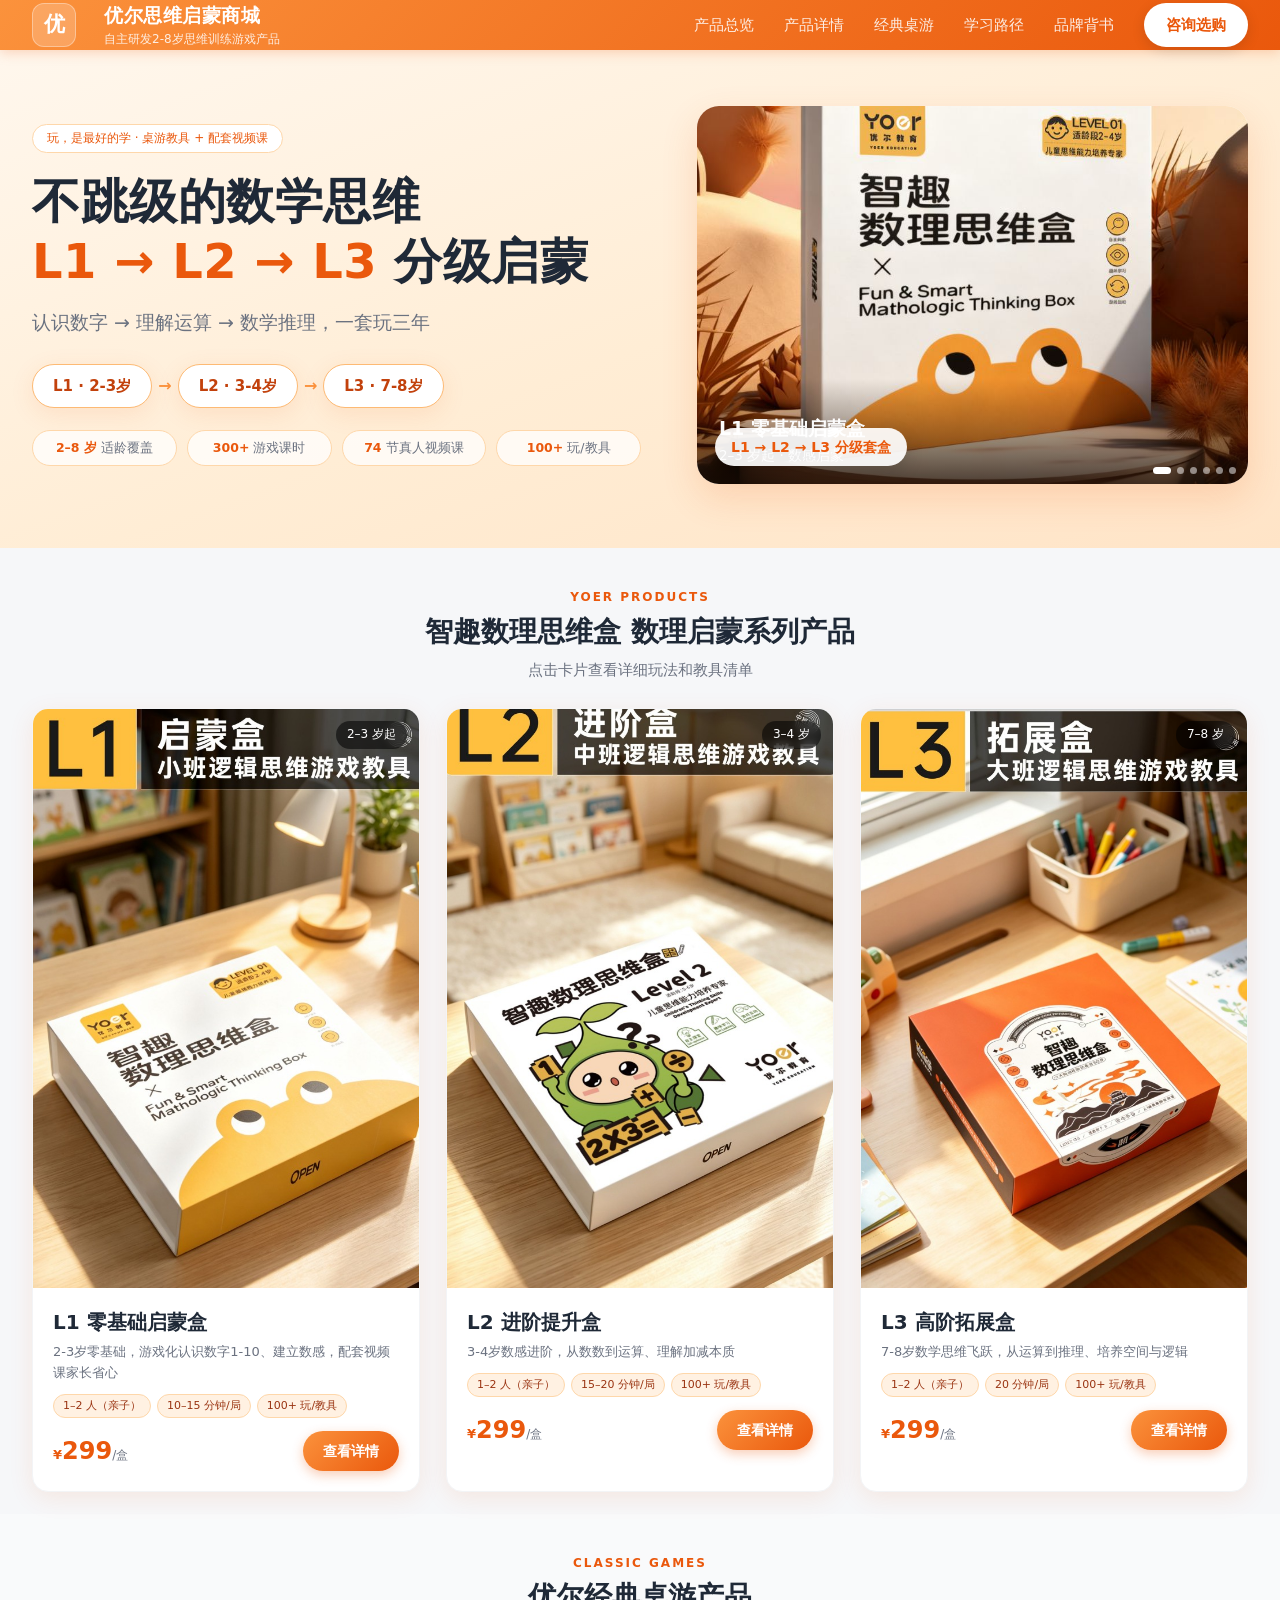
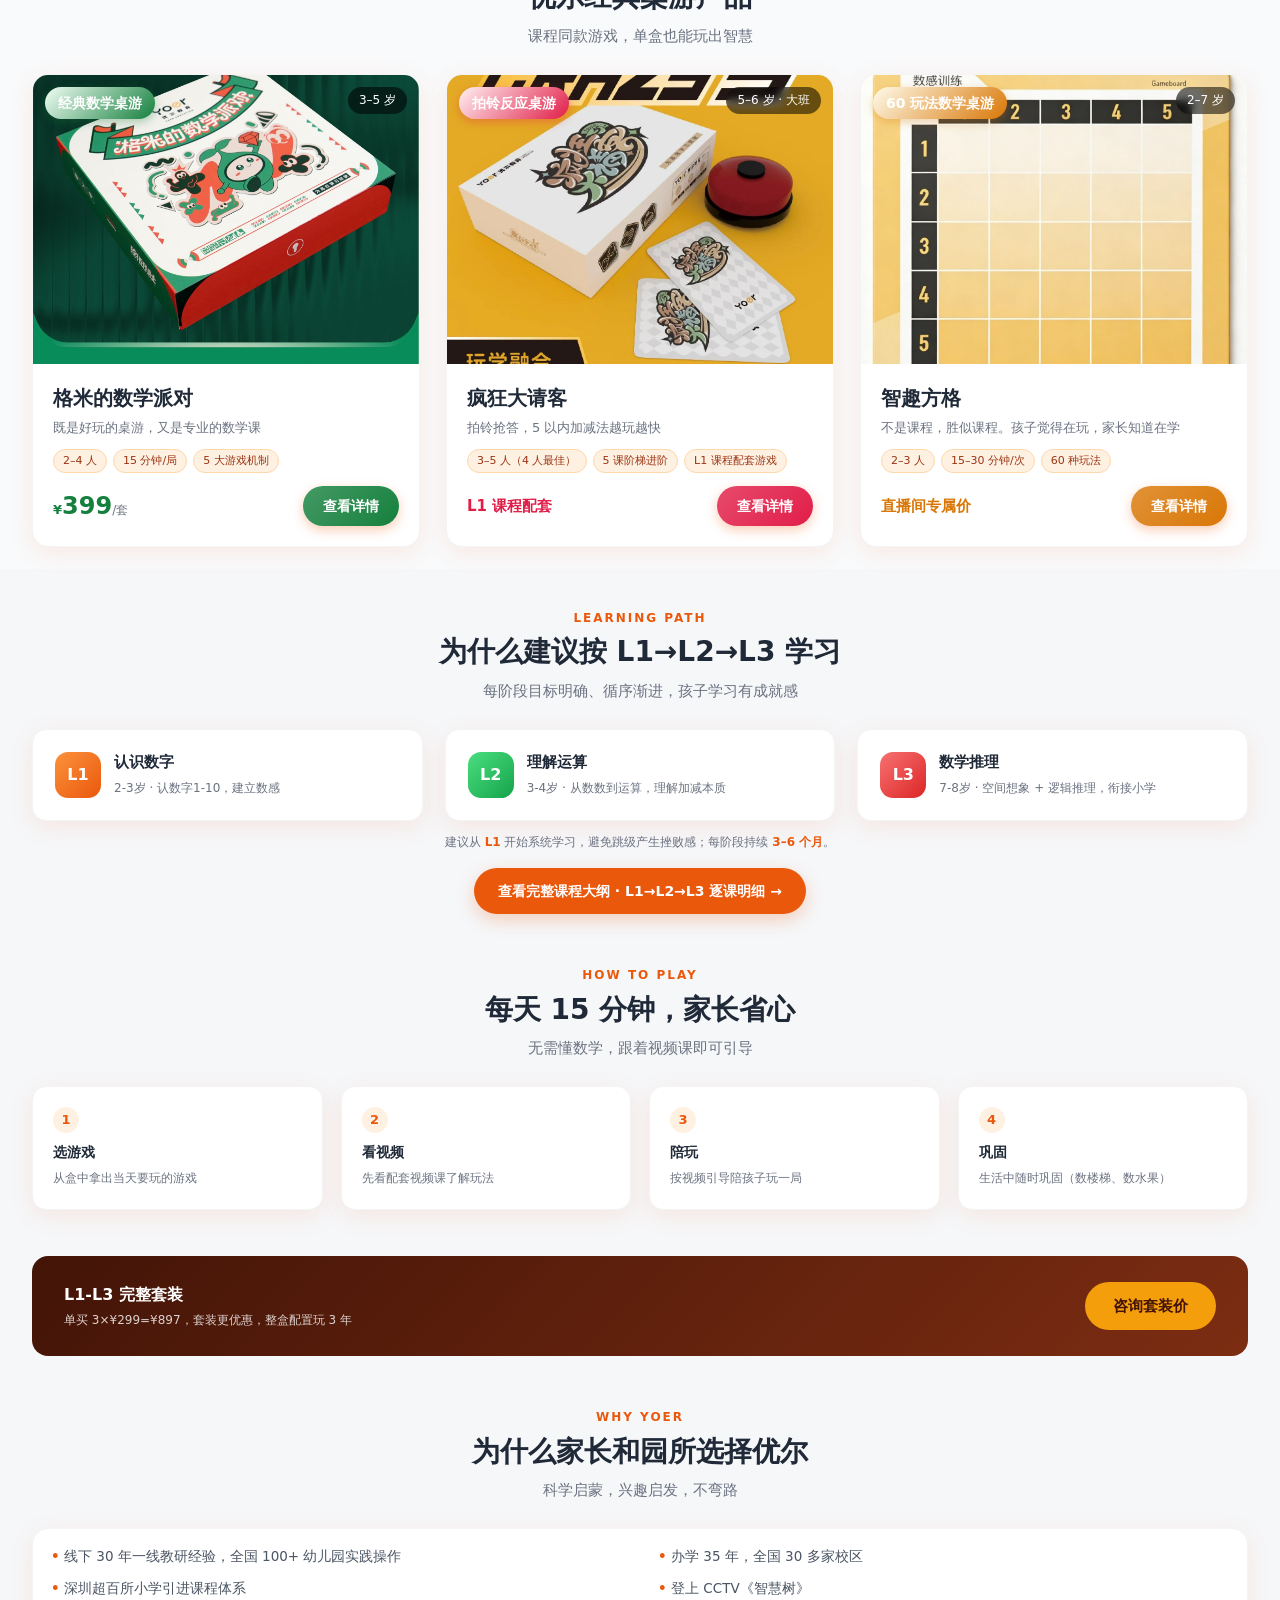
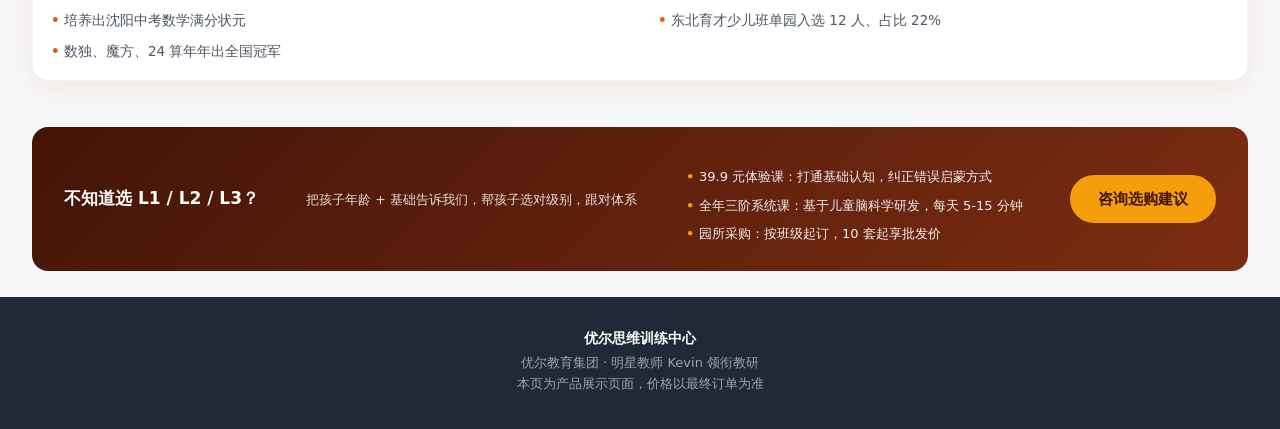
==== index.html @ c3380f7b "fix: Hero 轮播竖版封面顶部对齐，L1/L2/L3 标题栏完整显示；SW v28" ====
<!DOCTYPE html>
<html lang="zh-CN" data-page-node-id="tukzRGiisKbrUfqCveWSi1" data-dm-ref="1" style=""><head data-page-node-id="2vVyacM2Dt06DCe1nP1qdi">
  <meta charset="UTF-8" data-page-node-id="indgZGcdk5TyCKvDFfWSfN">
  <meta name="viewport" content="width=device-width, initial-scale=1, viewport-fit=cover" data-page-node-id="r2H5RwWwETEchdhVF9U9FA">
  <title>优尔数学思维启蒙盒 · L1/L2/L3 官方商城</title>
  <meta name="description" content="优尔 2-8岁 数学思维启蒙套盒：L1 零基础启蒙（2-3岁）→ L2 进阶提升（3-4岁）→ L3 高阶拓展（7-8岁），桌游教具 + 配套视频课，每天15分钟游戏化启蒙。" data-page-node-id="O1vToYPUbOrk111VvnwUVn">
  <link rel="manifest" href="manifest.webmanifest" data-page-node-id="Ai15sMzkzeoxGb4F7I7mga">
  <link rel="icon" href="icons/icon-192.png" data-page-node-id="v1rkyCqFfEVjLGCSYABaVF">
  <link rel="apple-touch-icon" href="icons/apple-touch-icon.png" data-page-node-id="OnehbcLhwOe5Qq5ZO3QwHL">
  <meta name="theme-color" content="#ea580c" data-page-node-id="KJ6RCuqFae7x5rvRghg8TQ">
  <meta name="apple-mobile-web-app-capable" content="yes" data-page-node-id="NpjUieEW0cjqFvu5I4Mftu">
  <meta name="apple-mobile-web-app-status-bar-style" content="default" data-page-node-id="yR27vrMdS5hixzsusCCmDQ">
  <meta name="apple-mobile-web-app-title" content="优尔启蒙" data-page-node-id="DwT3USwbiTSrLNvOcvCJFl">
  <link rel="stylesheet" href="styles.css" data-page-node-id="rWo8KKOoQdB3JeziVj7hC2">
  <link rel="stylesheet" href="desktop.css" data-page-node-id="O5agEhXubYfzUEaBEIuwIc">
  <script src="app.js" defer=""></script>
<style id="__dm_no_drag_style__">* { -webkit-user-drag: none !important; }</style><style id="__dm_bindable_badge_style__">[data-sp-bindable="database"]{outline:1px dashed #0088ff;outline-offset:2px;border-radius:4px;}[data-sp-bindable="database"] *{pointer-events:none !important;transition:none !important;animation:none !important;}[data-sp-bindable="database"]{transition:none !important;animation:none !important;}</style></head>
<body data-page-node-id="Vrn51f5DeyUNTCA3iCYRVb" style="position: relative;">
  <header class="topbar" data-page-node-id="KBWwqrVsmk0E9VdF5LMB38">
    <div class="topbar-inner" data-page-node-id="wqGa830fygDpvsMjtH6BQS">
      <div class="logo" data-page-node-id="vKeueawilF3MZToSDCCq9B">优</div>
      <div class="titles" data-page-node-id="G9eHV4A1FEl3atfg6wWQ4B">
        <b data-page-node-id="zhd4BGc5quPLqWvicIcVXp">优尔思维启蒙商城</b>
        <span data-page-node-id="6AWhd3iFS95fgWd7pWOyMh" style="white-space: pre-wrap; cursor: text;">自主研发2-8岁思维训练游戏产品</span>
      </div>
      <nav class="nav-menu" data-page-node-id="uCICz4zINgTdgOxYm6SnKo">
        <a href="#products" data-page-node-id="6NZkzpixK1qOcGFOEHxDKj">产品总览</a>
        <a href="#products" data-page-node-id="zVEBxqwNCE2OO464GwAZkJ">产品详情</a>
        <a href="#games" data-page-node-id="QeeKfU3DpZypLGzXQpNFkC">经典桌游</a>
        <a href="#path" data-page-node-id="0vNIdKaH1dXCnPR1mIkVPh">学习路径</a>
        <a href="#why" data-page-node-id="orEUaadFSKggAdAl3Yzjis">品牌背书</a>
        <a href="#buy" class="nav-cta" data-page-node-id="UsMKupD1jppAKFXWhnkxQF">咨询选购</a>
      </nav>
    </div>
    <div class="offline-tip" id="offlineTip" data-page-node-id="Rb24e7lSM63nELJbkuUG12" style="display: none;">当前离线，正在浏览缓存内容</div>
  </header>

  <!-- Hero -->
  <section class="hero" data-page-node-id="FRKIAjBUVUWnd05FpCBCGF">
    <div class="wrap" data-page-node-id="xZcPPEmBG4a97Hm3PHEKa0" style="">
      <div class="hero-text" data-page-node-id="6rH2aDRqdCUOBtu0aQN4OF">
        <span class="kicker" data-page-node-id="hi7Cerhjv030ijYAY8qxT4" style="">玩，是最好的学 · 桌游教具 + 配套视频课​</span>
        <h1 data-page-node-id="jWeHFaKfglR7kS5B7KGJCk">不跳级的数学思维<br data-page-node-id="1hQUlFByh5vIFzU2YWvrkk"><em data-page-node-id="SDDCrJpxt4TmE8QyaJDgDG">L1 → L2 → L3</em> 分级启蒙</h1>
        <p data-page-node-id="iKBdEBWGhElkl6Y0hSHTI4">认识数字 → 理解运算 → 数学推理，一套玩三年</p>
        <div class="path-pills" data-page-node-id="h5UL6H8eXDQTt2RoFf4UeD">
          <a class="pill" href="detail.html?id=C01" data-page-node-id="J71SRzN4F49FDTDtR7FC6W">L1 · 2-3岁</a>
          <span class="arrow" data-page-node-id="yCGAI2UaYrXiJsR3UKSqsg">→</span>
          <a class="pill" href="detail.html?id=C02" data-page-node-id="05qEawCsqlYwRvDFgUkyfm">L2 · 3-4岁</a>
          <span class="arrow" data-page-node-id="GR4t2AKEjrhUZUdEfpuNt8">→</span>
          <a class="pill" href="detail.html?id=C03" data-page-node-id="Gc5MYR4apANzQkUVfZRR6b">L3 · 7-8岁</a>
        </div>
        <div class="hero-meta" data-page-node-id="ST827DiYBWU79jXgLc2fIu">
          <span data-page-node-id="LmbALif7pPBHwlAbZUbIRL"><b data-page-node-id="57HJwG35YtnocGMzb1e06l">2–8 岁</b>适龄覆盖</span>
          <span data-page-node-id="8mioCMKd4s9RgJsTAcf0HU"><b data-page-node-id="UAMZEmsvjTgRY3VBQALlpX">300+</b>游戏课时</span>
          <span data-page-node-id="SyRkQ9EnUTBz84LAWHG7LQ"><b data-page-node-id="fMj00GKKCZIQy3YODho6VH">74</b>节真人视频课</span>
          <span data-page-node-id="qW4u5jjhB6UAzAvq22eorP"><b data-page-node-id="Wy0zNfbkFT0FpMHzEBHXnX">100+</b>玩/教具</span>
        </div>
      </div>
      <div class="hero-visual" data-page-node-id="IAfrjdpchFhWxXJ3CCQDVk">
        <div class="hv-window" data-page-node-id="oTUgGpeGI0HR46d334nP9r">
          <div class="hv-track" id="hvTrack" data-page-node-id="SWQZkznzgbkbys0SqcZMDA" style="transition: transform 0.7s cubic-bezier(0.4, 0.15, 0.2, 1); transform: translateX(-400%);">
            <div class="hv-slide" data-page-node-id="E42n7FLbhLVOs0tAArnipY">
              <img src="images/C01/L1-main.jpg" alt="L1 零基础启蒙盒" class="hv-img-c" data-page-node-id="mjBT2sP1CzrtuVeqqdHqxI">
              <span class="hv-cap" data-page-node-id="feypwstlS0AHJ99Fkfhz7m"><b data-page-node-id="ajwXtuyOgStSay8gm1bfOn">L1 零基础启蒙盒</b><em data-page-node-id="210tw90sFFRbKxQrF0zT93">2–3 岁起 · 数感启蒙</em></span>
            </div>
            <div class="hv-slide" data-page-node-id="MrKuTt0XEL21KOpmo8Bwsz">
              <img src="images/C01/L1-cover.jpg" alt="L1 家庭亲子套装" data-page-node-id="IAInApLfs8BRYFnYBr8EFP">
              <span class="hv-cap" data-page-node-id="zQBPb4YqEu4yzBjCqbaxpC"><b data-page-node-id="DrCfUOZoWsRTLowyH5pwrh">L1 家庭亲子套装</b><em data-page-node-id="OVZF8RJ57UZvjtJS7DAa4o">74 节视频课 · 每天 15 分钟</em></span>
            </div>
            <div class="hv-slide" data-page-node-id="n8CSfhCWJhZ4u2LWqv7adW">
              <img src="images/C02/C02-main.jpg" alt="L2 进阶提升盒" data-page-node-id="GYelUs3Dq9sSsKj09SkomJ">
              <span class="hv-cap" data-page-node-id="faZ2nWatrawjxzAnG9ZnLq"><b data-page-node-id="8YpL8ZiizqU2LVCVdHFOxj">L2 进阶提升盒</b><em data-page-node-id="cMxOhQrsXhXrFP1W0FspNg">3–4 岁 · 数与逻辑关系</em></span>
            </div>
            <div class="hv-slide" data-page-node-id="PDOmyuQuYj6gLqj5MDdGCG">
              <img src="images/C02/L2-cover.jpg" alt="L2 园所教学套装" data-page-node-id="UcmqxAgtX4U5iPmnmClMp9">
              <span class="hv-cap" data-page-node-id="a6bg1unBZ0Z2E96fl3TZlh"><b data-page-node-id="zgeZzG8b3XGP4jDoKdCNlH">L2 园所教学套装</b><em data-page-node-id="c947MULHTNPA7vbjjMAo2g">89 份教案 + 88 份课件</em></span>
            </div>
            <div class="hv-slide" data-page-node-id="daOXjgZvbwW0KwatY9YDPb">
              <img src="images/C03/C03-main.jpg" alt="L3 高阶拓展盒" data-page-node-id="Thd6hZNjo0j3Z85rhAayHC">
              <span class="hv-cap" data-page-node-id="XZVX2RZttASpU0pEiZqnC7"><b data-page-node-id="ECk7SkYq94evKsBWbqodiY">L3 高阶拓展盒</b><em data-page-node-id="9dhgsILkfEEjmZC2m4ZZbi">7–8 岁 · 24 算与主题算战</em></span>
            </div>
            <div class="hv-slide" data-page-node-id="FpOY93og2zMtbfogTJHiWH">
              <img src="images/C03/L3-cover.jpg" alt="L3 家庭亲子套装" data-page-node-id="uSQyKHnFai35itk7ebEWGV">
              <span class="hv-cap" data-page-node-id="eh4aPx0FM4qf0iIp4wC6Xc"><b data-page-node-id="alhEBu1GZKsCyHiXPpiBkY">L3 家庭亲子套装</b><em data-page-node-id="aTlISxYd5ByksHiq9mAou0">四则运算 · 一题多解</em></span>
            </div>
          </div>
          <div class="hv-dots" id="hvDots" aria-label="产品图轮播" data-page-node-id="L71J5QCLfWVkeLyNI4klEa"><button type="button" class="hv-dot" data-i="0" aria-label="第 1 张"></button><button type="button" class="hv-dot" data-i="1" aria-label="第 2 张"></button><button type="button" class="hv-dot" data-i="2" aria-label="第 3 张"></button><button type="button" class="hv-dot" data-i="3" aria-label="第 4 张"></button><button type="button" class="hv-dot on" data-i="4" aria-label="第 5 张"></button><button type="button" class="hv-dot" data-i="5" aria-label="第 6 张"></button></div>
        </div>
        <div class="hero-visual-badge" data-page-node-id="DOzjjJuvAxqEbyetvfgeVV">L1 → L2 → L3 分级套盒</div>
      </div>
    </div>
  </section>

  <!-- 产品卡 -->
  <section class="section" id="products" data-page-node-id="QPuVyukU1ae5uagWKT49Xl">
    <div class="wrap" data-page-node-id="0gouQzoh5rbIBDciq34IvD">
      <div class="section-head" data-page-node-id="fCIiskjbBzVBb2xrYsCvVJ">
        <h2 data-page-node-id="S84plcEajq66zLH8vAKAXJ" style="cursor: text;"><i data-page-node-id="vcxEnDx56qnuznaUDO8mMo" style="">YOER PRODUCTS​</i>智趣数理思维盒&nbsp;数理启蒙系列产品</h2>
        <p data-page-node-id="NP2C6J2M7L8ZlB4l31tx6W">点击卡片查看详细玩法和教具清单</p>
      </div>
      <div class="product-list" id="productList" data-page-node-id="BezXLtn22jyM5uvPeWQMkE">
      <a class="p-card" href="detail.html?id=C01">
        <div class="cover">
          <img src="images/C01/L1-cover.jpg" alt="L1 零基础启蒙盒" loading="lazy">
          <span class="lv-badge">L1</span>
          <span class="age-chip">2–3 岁起</span>
        </div>
        <div class="body">
          <h3>L1 零基础启蒙盒</h3>
          <p class="tagline">2-3岁零基础，游戏化认识数字1-10、建立数感，配套视频课家长省心</p>
          <div class="meta"><span>1–2 人（亲子）</span><span>10–15 分钟/局</span><span>100+ 玩/教具</span></div>
          <div class="foot">
            <div class="price"><span class="cur">¥</span><span class="num">299</span><span class="unit">/盒</span></div>
            <span class="buy-btn">查看详情</span>
          </div>
        </div>
      </a>
      <a class="p-card" href="detail.html?id=C02">
        <div class="cover">
          <img src="images/C02/L2-cover.jpg" alt="L2 进阶提升盒" loading="lazy">
          <span class="lv-badge lv-green">L2</span>
          <span class="age-chip">3–4 岁</span>
        </div>
        <div class="body">
          <h3>L2 进阶提升盒</h3>
          <p class="tagline">3-4岁数感进阶，从数数到运算、理解加减本质</p>
          <div class="meta"><span>1–2 人（亲子）</span><span>15–20 分钟/局</span><span>100+ 玩/教具</span></div>
          <div class="foot">
            <div class="price"><span class="cur">¥</span><span class="num">299</span><span class="unit">/盒</span></div>
            <span class="buy-btn">查看详情</span>
          </div>
        </div>
      </a>
      <a class="p-card" href="detail.html?id=C03">
        <div class="cover">
          <img src="images/C03/L3-cover.jpg" alt="L3 高阶拓展盒" loading="lazy">
          <span class="lv-badge lv-red">L3</span>
          <span class="age-chip">7–8 岁</span>
        </div>
        <div class="body">
          <h3>L3 高阶拓展盒</h3>
          <p class="tagline">7-8岁数学思维飞跃，从运算到推理、培养空间与逻辑</p>
          <div class="meta"><span>1–2 人（亲子）</span><span>20 分钟/局</span><span>100+ 玩/教具</span></div>
          <div class="foot">
            <div class="price"><span class="cur">¥</span><span class="num">299</span><span class="unit">/盒</span></div>
            <span class="buy-btn">查看详情</span>
          </div>
        </div>
      </a></div>
    </div>
  </section>

  <!-- 经典桌游 -->
  <section class="section" id="games" style="background:#f9fafb;" data-page-node-id="JFVk70ZBUD3ivqjXay1yPe">
    <div class="wrap" data-page-node-id="3jQwqt5io2eAI6MS5TdhFF">
      <div class="section-head" data-page-node-id="6GQvO7dWF0z0yCikwXWXBC">
        <h2 data-page-node-id="zUrEdAVdrTl7EathJxzZlD" style=""><i data-page-node-id="NbkdMNXJyPVgYLBddXoq5Q">CLASSIC GAMES</i>优尔经典桌游产品</h2>
        <p data-page-node-id="1RDGzWtQL6cfURGeDS6fnm" style="">课程同款游戏，单盒也能玩出智慧​</p>
      </div>
      <div class="product-list" id="gameList" data-page-node-id="1NsuZzgkxLY5llYlioyxnY">
      <a class="p-card" href="game.html?id=party">
        <div class="cover">
          <img src="images/games/party/party-main-01.jpg" alt="格米的数学派对" loading="lazy">
          <span class="lv-badge" style="background:linear-gradient(135deg,#f0fdf4,#15803d);color:#fff;box-shadow:0 3px 10px #15803d55;">经典数学桌游</span>
          <span class="age-chip">3–5 岁</span>
        </div>
        <div class="body">
          <h3>格米的数学派对</h3>
          <p class="tagline">既是好玩的桌游，又是专业的数学课</p>
          <div class="meta"><span>2–4 人</span><span>15 分钟/局</span><span>5 大游戏机制</span></div>
          <div class="foot">
            <div class="price" style="color:#15803d"><span class="cur" style="color:inherit">¥</span><span class="num">399</span><span class="unit">/套</span></div>
            <span class="buy-btn" style="background:linear-gradient(135deg,#15803dcc,#15803d);">查看详情</span>
          </div>
        </div>
      </a>
      <a class="p-card" href="game.html?id=feast">
        <div class="cover">
          <img src="images/games/feast/feast-01.jpg" alt="疯狂大请客" loading="lazy">
          <span class="lv-badge" style="background:linear-gradient(135deg,#fff1f2,#e11d48);color:#fff;box-shadow:0 3px 10px #e11d4855;">拍铃反应桌游</span>
          <span class="age-chip">5–6 岁 · 大班</span>
        </div>
        <div class="body">
          <h3>疯狂大请客</h3>
          <p class="tagline">拍铃抢答，5 以内加减法越玩越快</p>
          <div class="meta"><span>3–5 人（4 人最佳）</span><span>5 课阶梯进阶</span><span>L1 课程配套游戏</span></div>
          <div class="foot">
            <div class="price" style="color:#e11d48"><span style="font-size:15px;font-weight:800;">L1 课程配套</span></div>
            <span class="buy-btn" style="background:linear-gradient(135deg,#e11d48cc,#e11d48);">查看详情</span>
          </div>
        </div>
      </a>
      <a class="p-card" href="game.html?id=grid">
        <div class="cover">
          <img src="images/games/grid/grid-01.jpg" alt="智趣方格" loading="lazy">
          <span class="lv-badge" style="background:linear-gradient(135deg,#fffbeb,#d97706);color:#fff;box-shadow:0 3px 10px #d9770655;">60 玩法数学桌游</span>
          <span class="age-chip">2–7 岁</span>
        </div>
        <div class="body">
          <h3>智趣方格</h3>
          <p class="tagline">不是课程，胜似课程。孩子觉得在玩，家长知道在学</p>
          <div class="meta"><span>2–3 人</span><span>15–30 分钟/次</span><span>60 种玩法</span></div>
          <div class="foot">
            <div class="price" style="color:#d97706"><span style="font-size:15px;font-weight:800;">直播间专属价</span></div>
            <span class="buy-btn" style="background:linear-gradient(135deg,#d97706cc,#d97706);">查看详情</span>
          </div>
        </div>
      </a></div>
    </div>
  </section>

  <!-- 学习路径 -->
  <section class="section" id="path" data-page-node-id="l0GS1iea8iAWjzVvtjqxbb">
    <div class="wrap" data-page-node-id="sC1CeoKMHsaqA2HP3wvh0q">
      <div class="section-head" data-page-node-id="QhpbSl1g0XwS44Z88w7UJ8">
        <h2 data-page-node-id="pZcGVywKqCx3xDWR1vnajk"><i data-page-node-id="QeVWSc49an8pMFDUxPNQIr">LEARNING PATH</i>为什么建议按 L1→L2→L3 学习</h2>
        <p data-page-node-id="9EG53flCBdTqeJf9fyHoof">每阶段目标明确、循序渐进，孩子学习有成就感</p>
      </div>
      <div class="path-row" data-page-node-id="U2qcFx5GycFbFgLXrLgy3h">
        <a class="path-item" href="detail.html?id=C01" data-page-node-id="vNHYGKypM4P2XWLxDHbG4G">
          <div class="dot" data-page-node-id="5vwG7vjWf6FDcgdaxt8t0m">L1</div>
          <div data-page-node-id="yykoB0UexBYSns62w2FeYF"><b data-page-node-id="2jPzmFOA2ckvSZpY32FRxC">认识数字</b><span data-page-node-id="fnHkjmZLIJTlKMvPYluqhN">2-3岁 · 认数字1-10，建立数感</span></div>
        </a>
        <a class="path-item" href="detail.html?id=C02" data-page-node-id="mH0aUJIZLqzU77MoCHuXA8">
          <div class="dot" data-page-node-id="Bd0cLAzlcbxjrkgCibMk0t">L2</div>
          <div data-page-node-id="NP48iCZq2sWkx0olKmT3gu"><b data-page-node-id="pO0mp2JBQCvviTYdoOzodu">理解运算</b><span data-page-node-id="3u7wKBcfTfO6As7ByDht3S">3-4岁 · 从数数到运算，理解加减本质</span></div>
        </a>
        <a class="path-item" href="detail.html?id=C03" data-page-node-id="lJD0Bjd815WWVZu7AnJTBh">
          <div class="dot" data-page-node-id="gxZlF7C4lbNaDrAgtK8UkN">L3</div>
          <div data-page-node-id="yUEql9l8IpUgNg4d3fmWiu"><b data-page-node-id="e09dxSvItQCk8iwpXQpe2s">数学推理</b><span data-page-node-id="VgeJGFcdhMlWlXofroyYcG">7-8岁 · 空间想象 + 逻辑推理，衔接小学</span></div>
        </a>
      </div>
      <p class="path-note" data-page-node-id="DZYD27D9njpVpN7ALNC6ea">建议从 <b data-page-node-id="xaWJfofz6g7EjoIo4aLfT0">L1</b> 开始系统学习，避免跳级产生挫败感；每阶段持续 <b data-page-node-id="QCUSunz5VeTR2SHTUIoB5Y">3–6 个月</b>。</p>
      <a class="path-syl" href="syllabus.html" data-page-node-id="o5dXydKZlEEFSUEpTZZwJo">查看完整课程大纲 · L1→L2→L3 逐课明细 →</a>
    </div>
  </section>

  <!-- 玩法四步 -->
  <section class="section" data-page-node-id="L7NrHdZyGQQ3G2nNqU8tJh">
    <div class="wrap" data-page-node-id="gmSuzCXyinDBKHy5eozajl">
      <div class="section-head" data-page-node-id="nNVztOXszHQABfla6vRDfX">
        <h2 data-page-node-id="DK5AWbAFtjrpxFfyVmP1UB"><i data-page-node-id="hj9iilciH1fux1ApwxQCFc">HOW TO PLAY</i>每天 15 分钟，家长省心</h2>
        <p data-page-node-id="JBOtdxlSTdLe8YzDOKDuh4">无需懂数学，跟着视频课即可引导</p>
      </div>
      <div class="steps-grid" data-page-node-id="Xfq9xRpUQLr6Ovh1dt8n19">
        <div class="step-card" data-page-node-id="jBviO1VDcz3400ZlrJ5byE"><div class="no" data-page-node-id="AMdDQfiVpzFYqKyeCbuRvf">1</div><b data-page-node-id="2WDD1CGhmE1vNgAc0Xk6wD">选游戏</b><span data-page-node-id="6OhnHejMfEESBhrMpaJhwk">从盒中拿出当天要玩的游戏</span></div>
        <div class="step-card" data-page-node-id="AdQQMt4TzkjSzg9y34egSW"><div class="no" data-page-node-id="XXMXM3BNhX9R3Fb5XV3jG7">2</div><b data-page-node-id="9N6wJex7YJ4rsfAexBYGY3">看视频</b><span data-page-node-id="9uqGeGFeBAGjdQYmh9dGeD">先看配套视频课了解玩法</span></div>
        <div class="step-card" data-page-node-id="l9sAFp3U6AEwVDfFcuohIl"><div class="no" data-page-node-id="AEgmx2X4EKk2cX37Cle9GB">3</div><b data-page-node-id="6EYCrHSkXcFd5bDFVPnN2c">陪玩</b><span data-page-node-id="1rEm9yOgNHHtXQBstCoIAk">按视频引导陪孩子玩一局</span></div>
        <div class="step-card" data-page-node-id="fyDst1twpftA3Ery3s6iGZ"><div class="no" data-page-node-id="Cl0VWzb7vuBQ8SiHAm6VJS">4</div><b data-page-node-id="EVoIUKPymUNx8wq9aOLtct">巩固</b><span data-page-node-id="uDLKV7wxQQyWj7tXQW452S">生活中随时巩固（数楼梯、数水果）</span></div>
      </div>
    </div>
  </section>

  <!-- 套装横幅 -->
  <section class="wrap" data-page-node-id="8I4iajTolT3OTpQILgonAK">
    <div class="bundle-banner" data-page-node-id="GRC8mHOv7w6eezrv4mh75e">
      <div data-page-node-id="SlwaVSQkF8WD9sVYVRiPya">
        <b data-page-node-id="DIUyhauc1XyWHakf73tSzY">L1-L3 完整套装</b>
        <p data-page-node-id="wVYYPbRSCNl4S9PQRYfSpC">单买 3×¥299=¥897，套装更优惠，整盒配置玩 3 年</p>
      </div>
      <span class="go" data-page-node-id="Q6CgoQnCANYY75AKferbCF">咨询套装价</span>
    </div>
  </section>

  <!-- 品牌背书 -->
  <section class="section" id="why" data-page-node-id="FIYUJbaZc2J5rBW52EKEdk">
    <div class="wrap" data-page-node-id="f0P8mrivPTzO9DnVh8mhR7">
      <div class="section-head" data-page-node-id="zoUrXhjBNXw4M8moej0N3n">
        <h2 data-page-node-id="foBni1ceJT2AXA9vTOZ2Bw"><i data-page-node-id="QBSX6zTPrvdqKroGcYsw8c">WHY YOER</i>为什么家长和园所选择优尔</h2>
        <p data-page-node-id="uIoD5PwGdfPCUwaI2WChtG">科学启蒙，兴趣启发，不弯路</p>
      </div>
      <div class="d-sec" data-page-node-id="aSioZRrQAR1jIOAZU7Qk8P">
        <ul class="dot-list brand-list" data-page-node-id="jaT6dOB5JDoW0vl0E9ZZc4">
          <li data-page-node-id="5G4ImDTuQmhXi9h9E4f6EF">线下 30 年一线教研经验，全国 100+ 幼儿园实践操作</li>
          <li data-page-node-id="hMzpTvRW2CXmuYZfDIi0iF">办学 35 年，全国 30 多家校区</li>
          <li data-page-node-id="U4ACeWeLRwcUu1V53UApdO">深圳超百所小学引进课程体系</li>
          <li data-page-node-id="ORkLnkkIlJdcIxJ5XcUXwv">登上 CCTV《智慧树》</li>
          <li data-page-node-id="5kOnlH09aqFHWhTJBls2AR">培养出沈阳中考数学满分状元</li>
          <li data-page-node-id="GpXaJWvSaHFZDDRdxPZv9H">东北育才少儿班单园入选 12 人、占比 22%</li>
          <li data-page-node-id="IKUXMlOJehRCvNPQoD2JNh">数独、魔方、24 算年年出全国冠军</li>
        </ul>
      </div>
    </div>
  </section>

  <!-- 选购 CTA -->
  <section class="wrap" id="buy" data-page-node-id="CVzPR6uviIMqVgskWqc58r">
    <div class="cta-banner" data-page-node-id="jZeMBD9e55xzoiTamEmx7e">
      <b data-page-node-id="pcnKObGwwotyKSQZ9eoFct">不知道选 L1 / L2 / L3？</b>
      <p data-page-node-id="J4KZgoykHJ3pm4eRUQUy7Y">把孩子年龄 + 基础告诉我们，帮孩子选对级别，跟对体系</p>
      <ul class="dot-list cta-list" data-page-node-id="E9zKJaAJRz3ICWOXoaVWLk">
        <li data-page-node-id="95YsheP5MiORTmMQ504xhG">39.9 元体验课：打通基础认知，纠正错误启蒙方式</li>
        <li data-page-node-id="cUKivTaAvFuyV9HCJJgcGW">全年三阶系统课：基于儿童脑科学研发，每天 5-15 分钟</li>
        <li data-page-node-id="ShO2bRGBFcddhQ229gF8g2">园所采购：按班级起订，10 套起享批发价</li>
      </ul>
      <span class="go" data-page-node-id="W0teoV6zb8jpA1giVQ9UZK">咨询选购建议</span>
    </div>
  </section>

  <footer class="footer" data-page-node-id="gGiLIqoVPOZ07faDDGu4by">
    <div class="wrap" data-page-node-id="yWz7Ufpls81eSCc9SAaVmk">
      <b data-page-node-id="wKBrMCwK5miTM4vAAZTC07">优尔思维训练中心</b>
      优尔教育集团 · 明星教师 Kevin 领衔教研<br data-page-node-id="47PlakUNVC1bHXLjmSfPGQ">
      本页为产品展示页面，价格以最终订单为准
    </div>
  </footer>

  <script src="products.js"></script>
  <script src="games.js"></script>
  <script>
    // 渲染产品卡
    const list = document.getElementById('productList');
    list.innerHTML = PRODUCT_ORDER.map(id => {
      const p = PRODUCTS[id];
      const lvClass = p.theme === 'green' ? ' lv-green' : p.theme === 'red' ? ' lv-red' : '';
      return `
      <a class="p-card" href="detail.html?id=${p.id}"><!--pnid:T4TsnE22JyMUTCBdzb0Yfv-->
        <div class="cover"><!--pnid:ZKDvlOvrPuJ92v2QwQeqvM-->
          <img src="${p.cardImg}" alt="${p.name}" loading="lazy"><!--pnid:JQ1AOJamI8R50vakijxfc3-->
          <span class="lv-badge${lvClass}"><!--pnid:iDMtUlwn936XRI7NwXxH43-->${p.level}</span><!--pnid:6chOBb0Xg3EQcQKWA2cdDN-->
          <span class="age-chip">${p.age}</span>
        </div>
        <div class="body">
          <h3>${p.name}</h3>
          <p class="tagline">${p.tagline}</p>
          <div class="meta"><span>${p.players}</span><span>${p.duration}</span><span>100+ 玩/教具</span></div>
          <div class="foot">
            <div class="price"><span class="cur">¥</span><span class="num">${p.price}</span><span class="unit">/盒</span></div>
            <span class="buy-btn">查看详情</span>
          </div>
        </div>
      </a>`;
    }).join('');

    // 渲染经典桌游卡
    document.getElementById('gameList').innerHTML = GAME_ORDER.map(id => {
      const g = GAMES[id];
      return `
      <a class="p-card" href="game.html?id=${g.id}">
        <div class="cover">
          <img src="${g.cardImg}" alt="${g.name}" loading="lazy">
          <span class="lv-badge" style="background:linear-gradient(135deg,${g.themeColorSoft},${g.themeColor});color:#fff;box-shadow:0 3px 10px ${g.themeColor}55;">${g.levelTag}</span>
          <span class="age-chip">${g.meta[0]}</span>
        </div>
        <div class="body">
          <h3>${g.name}</h3>
          <p class="tagline">${g.tagline}</p>
          <div class="meta"><span>${g.meta[1]}</span><span>${g.meta[2]}</span><span>${g.meta[3]}</span></div>
          <div class="foot">
            <div class="price" style="color:${g.themeColor}">${g.priceLabel ? '<span class="cur" style="color:inherit">¥</span><span class="num">' + g.priceLabel + '</span><span class="unit">' + (g.priceSuffix||'') + '</span>' : '<span style="font-size:15px;font-weight:800;">' + g.priceText + '</span>'}</div>
            <span class="buy-btn" style="background:linear-gradient(135deg,${g.themeColor}cc,${g.themeColor});">查看详情</span>
          </div>
        </div>
      </a>`;
    }).join('');

    // Hero 轮播：横向自动播放（鼠标悬停 / 触摸时暂停）
    (function () {
      const track = document.getElementById('hvTrack');
      const dotsBox = document.getElementById('hvDots');
      if (!track) return;
      const slides = track.querySelectorAll('.hv-slide');
      const total = slides.length;
      if (!total) return;
      let idx = 0;
      let timer = null;

      dotsBox.innerHTML = Array.from({ length: total }, (_, i) =>
        `<button type="button" class="hv-dot${i === 0 ? ' on' : ''}" data-i="${i}" aria-label="第 ${i + 1} 张"></button>`
      ).join('');

      const dots = dotsBox.querySelectorAll('.hv-dot');
      function paint() {
        track.style.transition = 'transform .7s cubic-bezier(.4,.15,.2,1)';
        track.style.transform = `translateX(${-idx * 100}%)`;
        dots.forEach((d, i) => d.classList.toggle('on', i === idx));
      }
      function next() { idx = (idx + 1) % total; paint(); }
      function play() { stop(); timer = setInterval(next, 3200); }
      function stop() { if (timer) { clearInterval(timer); timer = null; } }

      dotsBox.addEventListener('click', e => {
        const b = e.target.closest('.hv-dot');
        if (!b) return;
        idx = Number(b.dataset.i);
        paint();
        play();
      });

      const win = track.parentElement;
      win.addEventListener('mouseenter', stop);
      win.addEventListener('mouseleave', play);
      win.addEventListener('touchstart', stop, { passive: true });
      win.addEventListener('touchend', () => { play(); }, { passive: true });
      document.addEventListener('visibilitychange', () => document.hidden ? stop() : play());
      const reduce = window.matchMedia && window.matchMedia('(prefers-reduced-motion: reduce)').matches;
      if (!reduce) play();
      paint();
    })();

    // PWA
    if ('serviceWorker' in navigator) {
      navigator.serviceWorker.register('sw.js').catch(() => {});
    }
    const tip = document.getElementById('offlineTip');
    const syncTip = () => { tip.style.display = navigator.onLine ? 'none' : 'block'; };
    window.addEventListener('online', syncTip);
    window.addEventListener('offline', syncTip);
    syncTip();
  </script>



<nav class="bottom-nav" aria-label="底部导航" data-page-node-id="DxIyM21sn1NDhCBzQx3afy"><a href="index.html" class="" data-page-node-id="RLWhvTGvcohBATlbaYqTtE"><svg viewBox="0 0 24 24" fill="none" stroke="currentColor" stroke-width="2" stroke-linecap="round" stroke-linejoin="round" data-page-node-id="8irotAGG9baMS9szwycIOE"><path d="M3 10.5 12 3l9 7.5" data-page-node-id="BeL5zUSl8B3LqeILWqHTZB"></path><path d="M5 9.5V21h14V9.5" data-page-node-id="HGNspO4zVp47m7Xn6ZQ53y"></path><path d="M9.5 21v-6h5v6" data-page-node-id="hah2QAgTovkg9WJfeRhoTj"></path></svg><span data-page-node-id="r2JcD3J6Wa2841J2TD5CX2">首页</span></a><a href="index.html#products" class="" data-page-node-id="ghOgmIKfprGWpV46rqpVp2"><svg viewBox="0 0 24 24" fill="none" stroke="currentColor" stroke-width="2" stroke-linecap="round" stroke-linejoin="round" data-page-node-id="nTNAeGO1hf9Hs3patxzdTb"><path d="M21 8 12 3 3 8v8l9 5 9-5V8Z" data-page-node-id="NtMKEXIGT1EB7ODoySNaBB"></path><path d="m3 8 9 5 9-5" data-page-node-id="wWPcZZcUwT7zWG80o3hPpe"></path><path d="M12 13v8" data-page-node-id="SkM2991pfJ1wa9qHLDREeC"></path></svg><span data-page-node-id="q3a1WsFGeRbwCqMIIGH7bg">产品</span></a><a href="syllabus.html" class="" data-page-node-id="H6FOHJfOIlcsfyVoVmGDhR"><svg viewBox="0 0 24 24" fill="none" stroke="currentColor" stroke-width="2" stroke-linecap="round" stroke-linejoin="round" data-page-node-id="Cy3Wy21PoQzaw8K73jAo8K"><path d="M4 19V5a2 2 0 0 1 2-2h13v16H6a2 2 0 0 0-2 2Z" data-page-node-id="mlbKhuVfEJZf9dTxIfAK9g"></path><path d="M4 19a2 2 0 0 0 2 2h13" data-page-node-id="OwAcs185mEPRhvMKb2pwkU"></path><path d="M9 7h6M9 11h4" data-page-node-id="jPjSuK1ak5KnJNBGck6h2f"></path></svg><span data-page-node-id="1mwE8P84k1Jn7EWjXayYpB">大纲</span></a><a href="tools.html" class="" data-page-node-id="cicjodv4eeEbsojNOVqspo"><svg viewBox="0 0 24 24" fill="none" stroke="currentColor" stroke-width="2" stroke-linecap="round" stroke-linejoin="round" data-page-node-id="gxMFEyoR0MzaeRYu1bRQ3F"><rect x="3" y="3" width="7" height="7" rx="1.5" data-page-node-id="hQbTFCRL4UyBetLmwRrYid"></rect><rect x="14" y="3" width="7" height="7" rx="1.5" data-page-node-id="uoGCIsiAS5o6v5NDm9Q6fa"></rect><rect x="3" y="14" width="7" height="7" rx="1.5" data-page-node-id="70ef34mdHRqmIw7ZvyPqYe"></rect><rect x="14" y="14" width="7" height="7" rx="1.5" data-page-node-id="0FFhiUYkyNvpEoAfGnJdtD"></rect></svg><span data-page-node-id="S3imZt8QK8iJ8VO4kmnYJc">教具</span></a><a href="game.html?id=party" class="" data-page-node-id="d51CJAoiCL39BpNa91qQ1n"><svg viewBox="0 0 24 24" fill="none" stroke="currentColor" stroke-width="2" stroke-linecap="round" stroke-linejoin="round" data-page-node-id="AaNVf64mt4ystQtNmsQlEN"><rect x="3" y="3" width="18" height="18" rx="4" data-page-node-id="kHH4H1N934TNyDgLo8wHPT"></rect><circle cx="8.5" cy="8.5" r="1.4" fill="currentColor" stroke="none" data-page-node-id="N29idm1nxOukGqt5Z57deh"></circle><circle cx="15.5" cy="15.5" r="1.4" fill="currentColor" stroke="none" data-page-node-id="pUFgP9wPyAClj9ZexJ8aI8"></circle><circle cx="15.5" cy="8.5" r="1.4" fill="currentColor" stroke="none" data-page-node-id="2tNqljckAsaD1xqurc3Spi"></circle><circle cx="8.5" cy="15.5" r="1.4" fill="currentColor" stroke="none" data-page-node-id="QLbC3azhrxvqT9EpkidtqN"></circle></svg><span data-page-node-id="M7PzlInvOTYcgAZrH8mJcW">桌游</span></a></nav><button class="back-top" type="button" aria-label="返回顶部" data-page-node-id="zwkjUFoD7UuqE7eSa61FPW"><svg viewBox="0 0 24 24" width="18" height="18" fill="none" stroke="currentColor" stroke-width="2.4" stroke-linecap="round" stroke-linejoin="round" data-page-node-id="w1G0nJojenMtca1DVP4ikL"><path d="m5 14 7-7 7 7" data-page-node-id="FT2YwXx7CC2bLLBDbwBsMh"></path><path d="M5 20h14" data-page-node-id="g3L7hr7i0s2elmHcktP6Lh"></path></svg></button>
<nav class="bottom-nav" aria-label="底部导航"><a href="index.html" class=""><svg viewBox="0 0 24 24" fill="none" stroke="currentColor" stroke-width="2" stroke-linecap="round" stroke-linejoin="round"><path d="M3 10.5 12 3l9 7.5"></path><path d="M5 9.5V21h14V9.5"></path><path d="M9.5 21v-6h5v6"></path></svg><span>首页</span></a><a href="index.html#products" class=""><svg viewBox="0 0 24 24" fill="none" stroke="currentColor" stroke-width="2" stroke-linecap="round" stroke-linejoin="round"><path d="M21 8 12 3 3 8v8l9 5 9-5V8Z"></path><path d="m3 8 9 5 9-5"></path><path d="M12 13v8"></path></svg><span>产品</span></a><a href="syllabus.html" class=""><svg viewBox="0 0 24 24" fill="none" stroke="currentColor" stroke-width="2" stroke-linecap="round" stroke-linejoin="round"><path d="M4 19V5a2 2 0 0 1 2-2h13v16H6a2 2 0 0 0-2 2Z"></path><path d="M4 19a2 2 0 0 0 2 2h13"></path><path d="M9 7h6M9 11h4"></path></svg><span>大纲</span></a><a href="tools.html" class=""><svg viewBox="0 0 24 24" fill="none" stroke="currentColor" stroke-width="2" stroke-linecap="round" stroke-linejoin="round"><rect x="3" y="3" width="7" height="7" rx="1.5"></rect><rect x="14" y="3" width="7" height="7" rx="1.5"></rect><rect x="3" y="14" width="7" height="7" rx="1.5"></rect><rect x="14" y="14" width="7" height="7" rx="1.5"></rect></svg><span>教具</span></a><a href="game.html?id=party" class=""><svg viewBox="0 0 24 24" fill="none" stroke="currentColor" stroke-width="2" stroke-linecap="round" stroke-linejoin="round"><rect x="3" y="3" width="18" height="18" rx="4"></rect><circle cx="8.5" cy="8.5" r="1.4" fill="currentColor" stroke="none"></circle><circle cx="15.5" cy="15.5" r="1.4" fill="currentColor" stroke="none"></circle><circle cx="15.5" cy="8.5" r="1.4" fill="currentColor" stroke="none"></circle><circle cx="8.5" cy="15.5" r="1.4" fill="currentColor" stroke="none"></circle></svg><span>桌游</span></a></nav><button class="back-top" type="button" aria-label="返回顶部"><svg viewBox="0 0 24 24" width="18" height="18" fill="none" stroke="currentColor" stroke-width="2.4" stroke-linecap="round" stroke-linejoin="round"><path d="m5 14 7-7 7 7"></path><path d="M5 20h14"></path></svg></button></body></html>
---- styles.css ----
/* 优尔 L1-L3 启蒙盒 · 共用样式（移动端优先） */
:root {
  --brand: #ea580c;
  --brand-light: #fb923c;
  --brand-bg: #fff7ed;
  --ink: #1f2937;
  --ink-2: #6b7280;
  --text: #1f2937;
  --muted: #6b7280;
  --muted-2: #9ca3af;
  --card: #ffffff;
  --line: #f3f4f6;
  --border: #e5e7eb;
  --gold: #f59e0b;
  --radius: 16px;
  --radius-sm: 12px;
  --shadow: 0 6px 24px rgba(234, 88, 12, .10);
  --shadow-lg: 0 14px 36px rgba(234, 88, 12, .16);
  --nav-h: 62px;
}
* { margin: 0; padding: 0; box-sizing: border-box; -webkit-tap-highlight-color: transparent; }
html { scroll-behavior: smooth; }
body {
  font-family: "PingFang SC", "Microsoft YaHei", system-ui, sans-serif;
  color: var(--text);
  background: #f6f7f9;
  line-height: 1.6;
  -webkit-font-smoothing: antialiased;
  padding-bottom: calc(var(--nav-h) + env(safe-area-inset-bottom, 0px));
}
img { display: block; max-width: 100%; }
a { color: inherit; text-decoration: none; }
button { font-family: inherit; border: none; cursor: pointer; }
:focus-visible { outline: 2.5px solid var(--brand); outline-offset: 2px; border-radius: 4px; }
::selection { background: #ffd9bd; }

@media (min-width: 900px) {
  body { padding-bottom: 0; }
}

.wrap { max-width: 520px; margin: 0 auto; padding: 0 16px; }

/* ===== 顶栏 ===== */
.topbar {
  position: sticky; top: 0; z-index: 50;
  background: linear-gradient(135deg, var(--brand-light), var(--brand));
  color: #fff;
  box-shadow: 0 2px 12px rgba(234, 88, 12, .25);
}
.topbar-inner {
  max-width: 520px; margin: 0 auto; padding: 12px 16px;
  display: flex; align-items: center; gap: 10px;
}
.topbar .logo {
  width: 34px; height: 34px; border-radius: 9px;
  background: rgba(255, 255, 255, .2);
  display: grid; place-items: center;
  font-weight: 800; font-size: 17px;
  border: 1px solid rgba(255, 255, 255, .35);
}
.topbar .titles { flex: 1; min-width: 0; }
.topbar .titles b { display: block; font-size: 16px; letter-spacing: .5px; }
.topbar .titles span { display: block; font-size: 11px; opacity: .85; }
.back-btn {
  width: 34px; height: 34px; border-radius: 50%;
  background: rgba(255,255,255,.18); color: #fff;
  display: grid; place-items: center; font-size: 18px;
  border: 1px solid rgba(255,255,255,.3);
}

/* ===== 首页 hero ===== */
.hero {
  background: linear-gradient(160deg, #fff7ed 0%, #ffedd5 55%, #ffe4c7 100%);
  padding: 26px 0 30px;
  text-align: center;
}
.hero .kicker {
  display: inline-block; font-size: 12px; color: var(--brand);
  background: #fff; border: 1px solid #fed7aa;
  padding: 4px 14px; border-radius: 999px; margin-bottom: 12px;
}
.hero h1 { font-size: 26px; line-height: 1.35; letter-spacing: .5px; }
.hero h1 em { font-style: normal; color: var(--brand); }
.hero p { margin-top: 10px; color: var(--ink-2); font-size: 14px; }
.path-pills {
  margin-top: 18px; display: flex; justify-content: center; align-items: center; gap: 6px;
}
.path-pills .pill {
  background: #fff; border: 1.5px solid #fdba74; color: #c2410c;
  font-weight: 700; font-size: 13px;
  padding: 7px 16px; border-radius: 999px;
  box-shadow: var(--shadow);
}
.path-pills .arrow { color: #fb923c; font-weight: 700; }

/* ===== Hero 右侧：横向自动轮播 ===== */
.hero-visual { position: relative; }
.hv-window {
  position: relative;
  border-radius: 18px;
  overflow: hidden;
  background: #fff;
  box-shadow: var(--shadow-lg);
}
.hv-track { display: flex; will-change: transform; }
.hv-slide { flex: 0 0 100%; position: relative; }
.hv-slide img {
  width: 100%; aspect-ratio: 4 / 3; object-fit: cover;
  object-position: center top; /* 竖版封面顶部对齐，L1/L2/L3 标题栏完整显示 */
  background: #fff7ed;
}
.hv-slide img.hv-img-c { object-position: center; } /* 横版主图保持居中 */
.hv-slide .hv-cap {
  position: absolute; left: 0; right: 0; bottom: 0;
  padding: 22px 14px 12px;
  display: flex; flex-direction: column; gap: 2px;
  color: #fff;
  background: linear-gradient(to top, rgba(24,12,4,.78), rgba(24,12,4,0));
}
.hv-slide .hv-cap b { font-size: 15px; }
.hv-slide .hv-cap em { font-style: normal; font-size: 12px; opacity: .9; }
.hv-dots {
  position: absolute; right: 12px; bottom: 10px;
  display: flex; gap: 6px; align-items: center;
}
.hv-dot {
  width: 7px; height: 7px; border-radius: 50%;
  background: rgba(255,255,255,.5);
  transition: all .25s;
}
.hv-dot.on { width: 18px; border-radius: 999px; background: #fff; }
.hero-meta {
  margin-top: 16px;
  display: grid; grid-template-columns: 1fr 1fr; gap: 8px 10px;
}
.hero-meta span {
  font-size: 11.5px; color: var(--ink-2);
  background: rgba(255,255,255,.75);
  border: 1px solid #fed7aa; border-radius: 999px;
  padding: 5px 12px; text-align: center;
}
.hero-meta b { color: var(--brand); font-weight: 800; margin-right: 4px; }

/* ===== 区块标题 ===== */
.section { padding: 26px 0 6px; }
.section-head { text-align: center; margin-bottom: 16px; }
.section-head h2 { font-size: 20px; }
.section-head h2 i {
  font-style: normal; color: var(--brand);
  font-size: 12px; display: block; letter-spacing: 2px; margin-bottom: 2px;
}
.section-head p { color: var(--ink-2); font-size: 13px; margin-top: 4px; }

/* ===== 产品卡 ===== */
.product-list { display: grid; gap: 18px; padding-bottom: 10px; }
.p-card {
  background: var(--card); border-radius: var(--radius);
  overflow: hidden; box-shadow: var(--shadow);
  border: 1px solid var(--line);
  display: block;
}
.p-card .cover { position: relative; }
.p-card .cover img { width: 100%; aspect-ratio: 3 / 2; object-fit: cover; }
/* 主页「三大核心产品」主图：竖版封面图（L1/L2/L3 封面），2:3 框近乎完整展示。
   限定 #productList，不影响桌游卡（#gameList）的横向封面。 */
#productList .p-card .cover img { aspect-ratio: 2 / 3; object-position: center; }
/* 封面图自带标题栏，隐藏产品卡左上级别徽章避免重叠（保留右上年龄标签） */
#productList .p-card .lv-badge { display: none; }
.p-card .lv-badge {
  position: absolute; left: 12px; top: 12px;
  background: linear-gradient(135deg, var(--brand-light), var(--brand));
  color: #fff; font-weight: 800; font-size: 14px;
  padding: 5px 13px; border-radius: 999px;
  box-shadow: 0 3px 10px rgba(234,88,12,.35);
}
.p-card .lv-badge.lv-green { background: linear-gradient(135deg, #4ade80, #16a34a); box-shadow: 0 3px 10px rgba(22,163,74,.35); }
.p-card .lv-badge.lv-red { background: linear-gradient(135deg, #f87171, #dc2626); box-shadow: 0 3px 10px rgba(220,38,38,.35); }
.p-card .age-chip {
  position: absolute; right: 12px; top: 12px;
  background: rgba(0,0,0,.55); color: #fff;
  font-size: 12px; padding: 4px 11px; border-radius: 999px;
  backdrop-filter: blur(4px);
}
.p-card .body { padding: 14px 16px 16px; }
.p-card h3 { font-size: 18px; }
.p-card .tagline { color: var(--ink-2); font-size: 13px; margin-top: 4px; }
.p-card .meta { display: flex; flex-wrap: wrap; gap: 6px; margin-top: 10px; }
.meta span {
  font-size: 11px; color: #9a3412; background: #fff1e2;
  border: 1px solid #fed7aa; padding: 2px 9px; border-radius: 999px;
}
.p-card .foot {
  display: flex; align-items: center; justify-content: space-between;
  margin-top: 13px;
}
.price { color: var(--brand); font-weight: 800; }
.price .cur { font-size: 13px; }
.price .num { font-size: 24px; }
.price .unit { font-size: 12px; color: var(--ink-2); font-weight: 400; }
.buy-btn {
  background: linear-gradient(135deg, var(--brand-light), var(--brand));
  color: #fff; font-size: 14px; font-weight: 700;
  padding: 9px 20px; border-radius: 999px;
  box-shadow: 0 4px 12px rgba(234,88,12,.3);
}
.p-card:active { transform: scale(.985); }

/* ===== 学习路径 ===== */
.path-row { display: grid; gap: 10px; }
.path-item {
  background: var(--card); border-radius: 14px; padding: 13px 15px;
  display: flex; align-items: center; gap: 13px;
  border: 1px solid var(--line); box-shadow: var(--shadow);
}
.path-item .dot {
  width: 46px; height: 46px; border-radius: 13px; flex: none;
  display: grid; place-items: center;
  color: #fff; font-weight: 800; font-size: 16px;
  background: linear-gradient(135deg, var(--brand-light), var(--brand));
}
.path-item:nth-child(2) .dot { background: linear-gradient(135deg, #4ade80, #16a34a); }
.path-item:nth-child(3) .dot { background: linear-gradient(135deg, #f87171, #dc2626); }
.path-item b { font-size: 15px; display: block; }
.path-item span { font-size: 12px; color: var(--ink-2); }
.path-note {
  margin-top: 12px; text-align: center; font-size: 12px; color: var(--ink-2);
}
.path-note b { color: var(--brand); }

/* ===== 玩法四步 ===== */
.steps-grid { display: grid; grid-template-columns: 1fr 1fr; gap: 10px; }
.step-card {
  background: var(--card); border-radius: 14px; padding: 14px;
  border: 1px solid var(--line); box-shadow: var(--shadow);
}
.step-card .no {
  width: 26px; height: 26px; border-radius: 50%;
  background: #fff1e2; color: var(--brand);
  font-weight: 800; font-size: 13px;
  display: grid; place-items: center; margin-bottom: 8px;
}
.step-card b { font-size: 14px; display: block; }
.step-card span { font-size: 12px; color: var(--ink-2); }

/* ===== 套装横幅 ===== */
.bundle-banner {
  margin: 22px 0 8px; border-radius: var(--radius);
  background: linear-gradient(135deg, #431407, #7c2d12);
  color: #fff; padding: 18px 18px;
  display: flex; align-items: center; justify-content: space-between; gap: 12px;
}
.bundle-banner b { font-size: 16px; display: block; }
.bundle-banner p { font-size: 12px; opacity: .8; margin-top: 3px; }
.bundle-banner .go {
  flex: none; background: var(--gold); color: #431407;
  font-weight: 800; font-size: 13px;
  padding: 8px 15px; border-radius: 999px;
}

/* ===== 页脚 ===== */
.footer {
  margin-top: 26px; background: #1f2937; color: #9ca3af;
  text-align: center; padding: 22px 16px 26px; font-size: 12px;
}
.footer b { color: #fff; font-size: 14px; display: block; margin-bottom: 4px; }

/* ===== 详情页：顶层 左图集 + 右简介（等高） ===== */
.d-top {
  display: grid;
  grid-template-columns: 1fr;
  gap: 0;
  max-width: 560px;
  margin: 0 auto;
  background: var(--card);
}
.d-gallery { position: relative; background: #111; }
.d-gallery .slides { display: flex; overflow-x: auto; scroll-snap-type: x mandatory; }
.d-gallery .slides img { width: 100%; aspect-ratio: 3 / 2; object-fit: contain; background: #fff; flex: none; scroll-snap-align: center; display: block; }
.d-gallery .counter {
  position: absolute; right: 12px; bottom: 12px;
  background: rgba(0,0,0,.55); color: #fff;
  font-size: 12px; padding: 3px 11px; border-radius: 999px;
}

/* 图文详情（长图切片网格） */
.longimg-note { font-size: 12.5px; color: var(--ink-2); margin-bottom: 10px; }
.longimg-grid { display: grid; grid-template-columns: repeat(auto-fill, minmax(230px, 1fr)); gap: 14px; }
.longimg {
  display: block; overflow: hidden; background: #fff;
  border: 1px solid var(--line); border-radius: 14px;
  box-shadow: var(--shadow); transition: transform .15s, box-shadow .15s;
}
.longimg:hover { transform: translateY(-2px); box-shadow: 0 8px 22px rgba(15,23,42,.10); }
.longimg img { width: 100%; display: block; }
.d-intro { padding: 16px; }
.d-intro h1 { font-size: 21px; }
.d-intro .tagline { color: var(--brand); font-size: 14px; margin-top: 6px; font-weight: 600; }
.d-intro .meta { display: flex; flex-wrap: wrap; gap: 6px; margin-top: 11px; }
.intro-desc { font-size: 14px; color: #4b5563; text-align: justify; margin-top: 12px; }

/* 顶层两条主线选择卡 */
.track-select { margin-top: 16px; }
.track-select .ts-title { font-size: 13px; color: var(--ink-2); font-weight: 600; margin-bottom: 9px; }
.ts-cards { display: grid; grid-template-columns: 1fr 1fr; gap: 10px; }
.ts-card {
  text-align: left; background: #fff; cursor: pointer;
  border: 1.5px solid var(--line); border-radius: 14px;
  padding: 13px; box-shadow: var(--shadow);
  transition: transform .15s, box-shadow .15s, border-color .2s;
}
.ts-card:active { transform: scale(.98); }
.ts-card.on { border-color: var(--brand); box-shadow: 0 0 0 3px rgba(234,88,12,.12), var(--shadow); }
.ts-card.on.kinder { border-color: #2563eb; box-shadow: 0 0 0 3px rgba(37,99,235,.12), var(--shadow); }
.ts-card .ts-tag { display: inline-block; font-size: 11px; font-weight: 700; padding: 2px 9px; border-radius: 999px; margin-bottom: 6px; }
.ts-card.home .ts-tag { background: #fff7ed; color: var(--brand); }
.ts-card.kinder .ts-tag { background: #eff6ff; color: #2563eb; }
.ts-card b { display: block; font-size: 14px; color: var(--ink); margin-top: 2px; }
.ts-card em { display: block; font-style: normal; font-size: 11px; color: var(--ink-2); margin-top: 3px; }
.ts-card .ts-cta {
  margin-top: 9px; font-size: 11.5px; font-weight: 700;
  color: var(--brand); border-top: 1px dashed var(--line); padding-top: 8px;
}
.ts-card.kinder .ts-cta { color: #2563eb; }

/* ===== 首页：两大课程体系板块 ===== */
.track-intro-grid { display: grid; grid-template-columns: 1fr; gap: 14px; margin-top: 4px; }
.ti-card {
  background: var(--card); border: 1px solid var(--line); border-radius: var(--radius);
  padding: 22px 20px; box-shadow: var(--shadow);
}
.ti-card .ti-tag {
  display: inline-block; font-size: 12px; font-weight: 700; padding: 4px 12px; border-radius: 999px; margin-bottom: 12px;
}
.ti-card.home .ti-tag { background: #fff7ed; color: var(--brand); }
.ti-card.kinder .ti-tag { background: #eff6ff; color: #2563eb; }
.ti-card b { display: block; font-size: 18px; }
.ti-card p { font-size: 13px; color: var(--ink-2); margin-top: 8px; line-height: 1.6; }
.ti-card .ti-go { display: inline-block; margin-top: 14px; font-weight: 700; font-size: 14px; }
.ti-card.home .ti-go { color: var(--brand); }
.ti-card.kinder .ti-go { color: #2563eb; }
@media (min-width: 760px) { .track-intro-grid { grid-template-columns: 1fr 1fr; } }

/* 详情页：按级别切换主题色 */
body.d-c02 { --brand: #16a34a; --brand-light: #4ade80; --brand-bg: #f0fdf4; }
body.d-c03 { --brand: #dc2626; --brand-light: #f87171; --brand-bg: #fef2f2; }

/* 详情页：界面导航（Tab）与界面容器 */
.d-tabs {
  position: sticky; top: 58px; z-index: 30;
  display: flex; gap: 6px; overflow-x: auto;
  padding: 10px 16px; background: #f6f7f9;
  scrollbar-width: none;
}
.d-tabs::-webkit-scrollbar { display: none; }
.d-tabs a {
  flex: none; padding: 8px 14px; border-radius: 999px;
  background: #fff; border: 1px solid var(--line);
  font-size: 13px; font-weight: 700; color: var(--ink-2);
  white-space: nowrap; transition: color .2s, background .2s, border-color .2s;
}
.d-tabs a.on { background: var(--brand); border-color: var(--brand); color: #fff; }
.d-pane { display: none; }
.d-pane.on { display: block; }

/* 详情页：跳转课程大纲 / 教具图鉴的入口卡 */
.syl-link, .tools-link {
  display: block; margin-top: 12px; padding: 14px 16px;
  border-radius: 12px; background: var(--brand-bg);
  border: 1px dashed var(--brand-light);
  transition: box-shadow .2s;
}
.syl-link:hover, .tools-link:hover { box-shadow: 0 6px 18px rgba(0,0,0,.08); }
.syl-link b, .tools-link b { display: block; font-size: 14px; color: var(--brand); }
.syl-link span, .tools-link span { display: block; font-size: 12px; color: var(--ink-2); margin-top: 3px; }
.tools-link { font-size: 14px; font-weight: 700; color: var(--brand); }

.d-sec {
  background: var(--card); border-radius: var(--radius);
  margin-top: 12px; padding: 17px 16px;
  border: 1px solid var(--line); box-shadow: var(--shadow);
}
.d-sec h2 {
  font-size: 16px; margin-bottom: 10px;
  display: flex; align-items: center; gap: 7px;
}
.d-sec h2::before {
  content: ""; width: 4px; height: 15px; border-radius: 2px;
  background: linear-gradient(var(--brand-light), var(--brand));
}

/* ===== 总览：阶段定位卡 + 分段产品说明 + 三阶路径 ===== */
.stage-hero {
  border-radius: 14px; padding: 16px 16px 14px;
  background: linear-gradient(135deg, var(--brand-bg), #fff);
  border: 1px solid var(--line);
}
.stage-hero .stage-label {
  display: inline-block; font-size: 12px; font-weight: 700;
  color: #fff; background: var(--brand);
  padding: 4px 12px; border-radius: 999px;
}
.stage-hero.green .stage-label { background: linear-gradient(135deg, #4ade80, #16a34a); }
.stage-hero.red .stage-label { background: linear-gradient(135deg, #f87171, #dc2626); }
.stage-hero .stage-slogan {
  font-size: 19px; font-weight: 800; color: var(--ink);
  margin-top: 10px; line-height: 1.4;
}
.stage-hero .stage-focus {
  font-size: 13px; color: var(--ink-2); margin-top: 6px; line-height: 1.65;
}
.stage-goal, .stage-bridge {
  margin-top: 10px; border-radius: 10px; padding: 10px 12px;
  background: rgba(255,255,255,.72); border: 1px solid var(--line);
}
.stage-goal b, .stage-bridge b {
  display: flex; align-items: center; gap: 6px;
  font-size: 12px; color: var(--brand);
}
.stage-goal b::before, .stage-bridge b::before {
  content: ""; width: 3px; height: 11px; border-radius: 2px; background: var(--brand);
}
.stage-bridge b { color: #2563eb; }
.stage-bridge b::before { background: #2563eb; }
.stage-goal p, .stage-bridge p {
  font-size: 12.5px; color: var(--ink-2); line-height: 1.75;
  margin-top: 4px; text-align: justify;
}

.ov-para { padding: 11px 0 12px; border-bottom: 1px dashed var(--line); }
.ov-para:last-child { border-bottom: none; padding-bottom: 2px; }
.ov-para b {
  display: inline-block; font-size: 13.5px; color: var(--brand);
  background: var(--brand-bg); border-radius: 8px;
  padding: 3px 10px; margin-bottom: 7px;
}
.ov-para p { font-size: 13.5px; line-height: 1.85; text-align: justify; }

.ladder { display: grid; gap: 10px; }
.ladder-item {
  display: flex; gap: 12px; align-items: flex-start;
  border: 1px solid var(--line); border-radius: 12px; padding: 12px 13px;
  background: #fff; position: relative;
}
.ladder-item .lv {
  flex: none; width: 40px; height: 40px; border-radius: 12px;
  display: grid; place-items: center;
  color: #fff; font-weight: 800; font-size: 15px;
}
.ladder-item.orange .lv { background: linear-gradient(135deg, #fb923c, #ea580c); }
.ladder-item.green .lv { background: linear-gradient(135deg, #4ade80, #16a34a); }
.ladder-item.red .lv { background: linear-gradient(135deg, #f87171, #dc2626); }
.ladder-item b { font-size: 14px; display: block; }
.ladder-item span { font-size: 12.5px; color: var(--ink-2); display: block; margin-top: 3px; }
.ladder-item em {
  font-style: normal; font-size: 11.5px; color: var(--brand);
  margin-top: 4px; display: inline-block;
}
.ladder-note {
  margin-top: 12px; font-size: 12.5px; color: var(--ink-2);
  background: var(--brand-bg); border: 1px dashed #fdba74;
  border-radius: 12px; padding: 11px 13px; line-height: 1.75; text-align: justify;
}

/* ===== 课程体系：两条体系切换 + 分块 ===== */
.track-switch {
  display: flex; gap: 8px; flex-wrap: wrap; margin-bottom: 12px;
  align-items: flex-start;
}
.track-switch button {
  font-size: 13px; font-weight: 700; color: var(--ink-2);
  background: #fff; border: 1px solid var(--border);
  border-radius: 999px; padding: 9px 16px; min-height: 44px;
  transition: all .2s;
}
.track-switch button.on { background: var(--brand); border-color: var(--brand); color: #fff; }
.track-block { border-left: 4px solid var(--brand); }
.track-block.kinder { border-left-color: #2563eb; }
.track-block .tb-note {
  font-size: 12.5px; color: var(--ink-2); margin-bottom: 12px; line-height: 1.7;
}
.track-block .syl-callout { margin-top: 4px; }

/* 幼儿园：课程主题与材料对应表（折叠） */
.mat-fold {
  margin-top: 12px; border: 1px solid var(--border); border-radius: 12px;
  background: #f8fafc; overflow: hidden;
}
.mat-fold > summary {
  cursor: pointer; list-style: none; padding: 12px 14px;
  font-size: 13.5px; font-weight: 700; color: #2563eb;
  display: flex; align-items: center; gap: 6px;
}
.mat-fold > summary::-webkit-details-marker { display: none; }
.mat-fold > summary::before { content: "▸"; transition: transform .2s; }
.mat-fold[open] > summary::before { transform: rotate(90deg); }
.mat-body { padding: 0 12px 12px; }
.mat-group { margin-top: 10px; }
.mat-group h4 {
  font-size: 12.5px; color: var(--ink-2); font-weight: 700;
  padding: 6px 10px; background: #eff6ff; border-radius: 8px; margin-bottom: 6px;
}
.mat-scroll { overflow-x: auto; -webkit-overflow-scrolling: touch; }
.mat-table { width: 100%; border-collapse: collapse; font-size: 12px; min-width: 520px; }
.mat-table thead th {
  background: #f3f4f6; color: var(--ink-2); font-weight: 600;
  padding: 7px 8px; text-align: left; white-space: nowrap;
  border-bottom: 1px solid var(--line);
}
.mat-table tbody td {
  padding: 7px 8px; border-bottom: 1px solid var(--line);
  vertical-align: top; line-height: 1.6;
}
.mat-table .seq { color: var(--muted); width: 26px; text-align: center; }
.mat-table .course { font-weight: 600; color: var(--ink); white-space: nowrap; }
.mat-table .games { color: var(--brand); }
.mat-table .materials { color: #4b5563; }

/* ===== 玩法能力：玩法主线 + 能力分组 ===== */
.play-line {
  display: flex; gap: 11px; padding: 11px 0;
  border-bottom: 1px dashed var(--line); align-items: flex-start;
}
.play-line:last-child { border-bottom: none; padding-bottom: 2px; }
.play-line .pl-no {
  flex: none; width: 26px; height: 26px; border-radius: 50%;
  background: linear-gradient(135deg, var(--brand-light), var(--brand));
  color: #fff; font-weight: 800; font-size: 12.5px;
  display: grid; place-items: center;
}
.play-line b { font-size: 14px; display: block; }
.play-line span { font-size: 12.5px; color: var(--ink-2); line-height: 1.7; }
.ab-group { margin-bottom: 13px; }
.ab-group:last-child { margin-bottom: 0; }

/* 桌面双列并排容器（玩法四步 + 培养能力点）；移动端退化为堆叠 */
.d-pair > .d-sec { margin-top: 12px; }
@media (min-width: 900px) {
  .d-pane .wrap > .d-pair {
    display: grid; grid-template-columns: 1fr 1fr; gap: 16px;
    align-items: stretch; margin-top: 0;
  }
  .d-pair > .d-sec { margin-top: 0; }
}
.ab-group > b {
  font-size: 13px; color: var(--ink-2); display: block; margin-bottom: 7px;
}

/* ===== 盒内清单：教具图鉴（详情页内嵌） ===== */
.d-tool-grid {
  display: grid; gap: 10px;
  grid-template-columns: repeat(auto-fill, minmax(150px, 1fr));
}
.d-tool-grid .tool-card {
  border: 1px solid var(--line); border-radius: 12px; overflow: hidden; background: #fff;
}
.d-tool-grid .tool-img {
  width: 100%; aspect-ratio: 1 / 1; background: #f9fafb;
  display: grid; place-items: center; overflow: hidden;
}
.d-tool-grid .tool-img img { width: 100%; height: 100%; object-fit: contain; }
.d-tool-grid .tool-ph {
  font-size: 12px; color: var(--muted-2);
  border: 1px dashed var(--border); border-radius: 8px; padding: 6px 12px;
}
.d-tool-grid .tool-info { padding: 9px 11px 11px; }
.d-tool-grid .tool-info b { font-size: 13.5px; display: block; color: var(--ink); }
.d-tool-grid .aka { font-size: 11.5px; color: var(--muted); line-height: 1.55; margin-top: 4px; }
.d-tool-grid .freq {
  display: inline-block; margin-top: 5px; font-size: 11px;
  color: var(--brand); background: var(--brand-bg);
  border-radius: 999px; padding: 2px 8px;
}

/* ===== 首页：学习路径 → 课程大纲入口 ===== */
.path-syl {
  display: block; width: fit-content; margin: 16px auto 0;
  padding: 12px 24px; border-radius: 999px;
  background: var(--brand); color: #fff;
  font-size: 14px; font-weight: 700;
  box-shadow: 0 6px 18px rgba(234, 88, 12, .25);
  transition: background .2s;
}
.path-syl:hover { background: #c2410c; }

/* ===== 双产品线卡片 ===== */
.track-grid { display: grid; gap: 12px; }
.track {
  border-radius: 12px; padding: 16px;
  border: 1px solid var(--border); background: #fff;
}
.track .track-tag {
  display: inline-block; font-size: 12px; font-weight: 600;
  padding: 3px 10px; border-radius: 999px; margin-bottom: 10px;
}
.track.home .track-tag { background: #fff7ed; color: var(--brand); }
.track.kinder .track-tag { background: #eff6ff; color: #2563eb; }
.track b { display: block; font-size: 17px; color: var(--text); }
.track em { display: block; font-style: normal; font-size: 12px; color: var(--muted); margin: 3px 0 8px; }
.track p { font-size: 13px; line-height: 1.6; color: var(--text); margin: 0 0 10px; }
.track-stats { display: flex; gap: 18px; margin-bottom: 10px; }
.track-stats span { display: flex; align-items: baseline; gap: 4px; }
.track-stats b { font-size: 22px; color: var(--brand); line-height: 1; }
.track.kinder .track-stats b { color: #2563eb; }
.track-stats em { font-size: 12px; color: var(--muted); font-style: normal; margin: 0; }
.track ul { margin: 0; padding-left: 18px; font-size: 13px; color: var(--text); line-height: 1.7; }
.track ul li { margin-bottom: 2px; }
.track-note {
  display: inline-block; font-size: 12px; font-weight: 600;
  color: var(--brand); background: #fff7ed;
  border: 1px dashed #fdba74; border-radius: 999px;
  padding: 4px 12px; margin-bottom: 10px;
}
.badge-video {
  font-size: 14px !important; font-weight: 700; color: var(--brand) !important;
}
@media (min-width: 560px) {
  .track-grid { grid-template-columns: repeat(2, 1fr); }
}

/* 家庭版课程大纲（视频在线课）区块 */
.syl-callout {
  display: inline-block; font-size: 12px; font-weight: 600;
  color: #2563eb; background: #eff6ff;
  border: 1px solid #bfdbfe; border-radius: 999px;
  padding: 4px 12px; margin-bottom: 12px;
}
.syl-board { display: grid; gap: 10px; grid-template-columns: repeat(auto-fit, minmax(150px, 1fr)); }
.syl-item {
  border: 1px solid var(--border); border-radius: 12px; padding: 12px 14px;
  background: #fff; display: flex; flex-direction: column; gap: 4px;
}
.syl-item b { font-size: 15px; color: var(--text); }
.syl-item span { font-size: 13px; color: var(--brand); font-weight: 600; }
.syl-item span.no-count { color: var(--muted); font-weight: 500; }
.syl-item em { font-style: normal; font-size: 12px; line-height: 1.6; color: var(--muted); }
.syl-callout.kinder { color: #047857; background: #ecfdf5; border-color: #a7f3d0; }
.syl-total { margin-top: 12px; font-size: 13px; color: var(--text); }
.syl-total b { color: var(--brand); font-size: 16px; }
.syl-link.kinder-link b { color: #2563eb; }
.syl-link.home-link { margin-top: 12px; }
.syl-link.home-link b { color: #2563eb; }
.syl-disclaimer {
  margin-top: 10px; font-size: 12px; line-height: 1.7; color: var(--muted);
  background: #f8fafc; border: 1px solid var(--line); border-radius: 10px; padding: 9px 11px;
}

/* ===== 两条产品线对比表 ===== */
.cmp-table {
  width: 100%;
  border-collapse: collapse;
  font-size: 13px;
  border-radius: 12px;
  overflow: hidden;
}
.cmp-table thead th {
  padding: 12px 10px;
  font-size: 14px;
  font-weight: 700;
  text-align: center;
}
.cmp-table thead th.dim-h { background: #f3f4f6; color: var(--ink-2); width: 90px; }
.cmp-table thead th.home-h { background: linear-gradient(135deg, #fff7ed, #fed7aa); color: var(--brand); }
.cmp-table thead th.kinder-h { background: linear-gradient(135deg, #eff6ff, #bfdbfe); color: #2563eb; }
.cmp-table tbody td {
  padding: 10px;
  border-bottom: 1px solid var(--line);
  vertical-align: top;
  line-height: 1.5;
}
.cmp-table tbody tr:last-child td { border-bottom: none; }
.cmp-table td.dim {
  font-weight: 600;
  color: var(--ink-2);
  background: #fafafa;
  text-align: center;
  white-space: nowrap;
}
.cmp-table td.home-c { color: var(--ink); background: #fffbf7; }
.cmp-table td.kinder-c { color: var(--ink); background: #f8faff; }
.cmp-table td.home-c::before,
.cmp-table td.kinder-c::before {
  content: ""; display: inline-block;
  width: 6px; height: 6px; border-radius: 50%;
  margin-right: 6px; vertical-align: middle;
}
.cmp-table td.home-c::before { background: var(--brand); }
.cmp-table td.kinder-c::before { background: #2563eb; }

.d-sec p { font-size: 14px; color: #4b5563; text-align: justify; }
.chips { display: flex; flex-wrap: wrap; gap: 8px; }
.chips span {
  font-size: 13px; color: #9a3412; background: #fff1e2;
  border: 1px solid #fed7aa; padding: 5px 13px; border-radius: 999px;
}
.d-steps { display: grid; gap: 10px; }
.d-step { display: flex; gap: 12px; align-items: flex-start; }
.d-step .no {
  flex: none; width: 30px; height: 30px; border-radius: 50%;
  background: linear-gradient(135deg, var(--brand-light), var(--brand));
  color: #fff; font-weight: 800; font-size: 14px;
  display: grid; place-items: center;
}
.d-step b { font-size: 14px; display: block; }
.d-step span { font-size: 13px; color: var(--ink-2); }
.audience-box {
  background: #fffbeb; border: 1px dashed #fcd34d;
  border-radius: 12px; padding: 12px 14px;
  font-size: 13px; color: #92400e;
}
.course-box { display: flex; gap: 13px; align-items: center; }
.course-box img { width: 110px; border-radius: 10px; flex: none; }
.course-box p { font-size: 13px; }
.contents-grid { display: grid; grid-template-columns: 1fr 1fr; gap: 8px; }
.contents-grid span {  font-size: 12.5px; background: #f9fafb; border: 1px solid var(--line);
  border-radius: 9px; padding: 7px 10px; text-align: center; color: #374151;
}
.long-img img { width: 100%; aspect-ratio: 3 / 2; object-fit: contain; background: #f7f7f8; border-radius: 10px; }
.switch-row { display: flex; gap: 8px; }
.switch-row a {
  flex: 1; text-align: center; font-size: 12.5px;
  background: #f9fafb; border: 1px solid var(--line);
  border-radius: 10px; padding: 9px 4px; color: #4b5563;
}
.switch-row a.cur { background: #fff1e2; border-color: #fdba74; color: #9a3412; font-weight: 700; }

/* ===== 详情页：Tab 与内容容器基础宽度 ===== */
.d-tabs { max-width: 560px; margin: 0 auto; }
.d-panes { max-width: 560px; margin: 0 auto; padding-bottom: 28px; }

/* toast */
.toast {
  position: fixed; left: 50%; bottom: 110px; transform: translateX(-50%) translateY(8px);
  background: rgba(17,24,39,.88); color: #fff; font-size: 13px;
  padding: 9px 20px; border-radius: 999px; z-index: 99;
  opacity: 0; pointer-events: none; transition: all .25s;
}
.toast.show { opacity: 1; transform: translateX(-50%) translateY(0); }

/* ===== 课程体系（L1 文案新增板块） ===== */
.sell-list { list-style: none; display: grid; gap: 8px; margin-bottom: 13px; }
.sell-list li {
  font-size: 13px; color: #4b5563; padding-left: 23px; position: relative;
}
.sell-list li::before { content: "✓"; position: absolute; left: 2px; top: 0;
  color: var(--brand); font-weight: 800; }
.stats-grid { display: grid; grid-template-columns: repeat(3, 1fr); gap: 8px; }
.stat {
  background: #fff7ed; border: 1px solid #fed7aa; border-radius: 10px;
  text-align: center; padding: 10px 4px;
}
.stat b { display: block; color: var(--brand); font-size: 19px; line-height: 1.3; }
.stat span { font-size: 11px; color: #9a3412; }

.module { display: flex; gap: 11px; padding: 10px 0; border-bottom: 1px dashed var(--line); align-items: flex-start; }
.module:last-child { border-bottom: none; padding-bottom: 2px; }
.module .m-no {
  flex: none; width: 40px; height: 40px; border-radius: 11px;
  background: #fff1e2; color: var(--brand); font-weight: 800; font-size: 11px;
  display: grid; place-items: center; text-align: center; line-height: 1.15;
}
.module b { font-size: 14px; display: block; }
.module em {
  font-style: normal; font-size: 10.5px; color: var(--brand);
  background: #fff1e2; border-radius: 999px; padding: 1px 8px; margin-left: 6px;
  white-space: nowrap; vertical-align: 1px;
}
.module span { font-size: 12px; color: var(--ink-2); display: block; margin-top: 2px; }

.outcome-group { margin-bottom: 11px; }
.outcome-group:last-child { margin-bottom: 0; }
.outcome-group b { font-size: 13.5px; color: #9a3412; display: block; margin-bottom: 3px; }
.outcome-group p { font-size: 13px; }

.hl { padding: 9px 0; border-bottom: 1px dashed var(--line); }
.hl:last-child { border-bottom: none; padding-bottom: 2px; }
.hl b { font-size: 14px; display: block; }
.hl span { font-size: 13px; color: var(--ink-2); }

/* ===== 游戏页：分组卖点 ===== */
.sell-group { margin-bottom: 13px; }
.sell-group:last-of-type { margin-bottom: 0; }
.sell-group > b { font-size: 13.5px; color: var(--brand); display: block; margin-bottom: 6px; }
.sell-group .dot-list { gap: 6px; }
.sell-conclusion {
  margin-top: 12px; font-size: 13px; line-height: 1.65; color: #374151;
  background: var(--brand-bg); border: 1px dashed color-mix(in srgb, var(--brand) 35%, transparent);
  border-radius: 12px; padding: 11px 13px; text-align: justify;
}

/* ===== 游戏页：教育价值三维论证 ===== */
.sec-note { font-size: 13px; color: var(--ink-2); margin-bottom: 11px; text-align: justify; }
.rs-item { padding-bottom: 11px; margin-bottom: 11px; border-bottom: 1px dashed var(--line); }
.rs-item:last-of-type { border-bottom: none; margin-bottom: 0; padding-bottom: 0; }
.rs-item > b { font-size: 13.5px; color: var(--brand); display: block; margin-bottom: 6px; }
.rs-item .dot-list { gap: 6px; }
.cmp-block {
  margin-top: 12px; background: #f9fafb; border: 1px solid var(--line);
  border-radius: 12px; padding: 11px 13px;
}
.cmp-block > b { font-size: 13.5px; color: var(--brand); display: block; margin-bottom: 5px; }
.cmp-row { display: flex; gap: 10px; align-items: flex-start; padding: 7px 0; border-bottom: 1px dashed var(--line); font-size: 12.5px; }
.cmp-row:last-child { border-bottom: none; padding-bottom: 0; }
.cmp-t { flex: none; width: 92px; font-weight: 600; color: #4b5563; }
.cmp-d { color: var(--ink-2); line-height: 1.6; }
.cmp-row.cur .cmp-t { color: var(--brand); }
.cmp-row.cur .cmp-d { color: #374151; font-weight: 600; }
.slogan {
  margin-top: 13px; text-align: center; font-size: 13.5px; font-weight: 700;
  color: var(--brand); background: var(--brand-bg);
  border-radius: 999px; padding: 11px 14px; line-height: 1.6;
}

.dot-list { list-style: none; display: grid; gap: 8px; }
.dot-list li { font-size: 13px; color: #4b5563; padding-left: 15px; position: relative; }
.dot-list li::before { content: "•"; position: absolute; left: 2px; color: var(--brand); font-weight: 800; }
.brand-list li { font-size: 13.5px; }

.cta-banner {
  margin: 26px 0 8px; border-radius: var(--radius);
  background: linear-gradient(135deg, #431407, #7c2d12);
  color: #fff; padding: 18px;
}
.cta-banner b { font-size: 17px; display: block; }
.cta-banner > p { font-size: 12.5px; opacity: .85; margin-top: 3px; }
.cta-banner .cta-list { margin: 12px 0 14px; }
.cta-banner .dot-list li { color: rgba(255,255,255,.92); font-size: 13px; }
.cta-banner .dot-list li::before { color: var(--gold); }
.cta-banner .go {
  display: inline-block; background: var(--gold); color: #431407;
  font-weight: 800; font-size: 14px;
  padding: 10px 24px; border-radius: 999px;
}

/* 在线提示 */
.offline-tip {
  display: none; font-size: 11px; text-align: center;
  background: #fef3c7; color: #92400e; padding: 3px;
}

@media (min-width: 760px) {
  .wrap { max-width: 900px; }
  .topbar-inner { max-width: 900px; }
  .product-list { grid-template-columns: repeat(3, 1fr); }
  .path-row { grid-template-columns: repeat(3, 1fr); }
  .steps-grid { grid-template-columns: repeat(4, 1fr); }
  .buybar-inner { max-width: 900px; }
  .hero h1 { font-size: 32px; }
}

/* ===== 桌面横版布局（≥900px）：顶层两栏等高 + 下方内容横版铺开 ===== */
@media (min-width: 900px) {
  .d-top {
    grid-template-columns: 1fr 1fr;
    gap: 0 28px;
    align-items: stretch;
    max-width: 1200px;
    margin: 18px auto 0;
    padding: 0 24px;
    background: transparent;
  }
  .d-gallery {
    background: #fff; border: 1px solid var(--line);
    border-radius: 18px; overflow: hidden; align-self: stretch;
  }
  .d-intro {
    background: var(--card); border: 1px solid var(--line);
    border-radius: 18px; padding: 24px; align-self: stretch; overflow: auto;
  }
  .d-intro h1 { font-size: 26px; }
  .d-intro .tagline { font-size: 16px; }
  .ts-card { padding: 16px; }
  .ts-card b { font-size: 16px; }
  .d-tabs { max-width: 1200px; padding: 16px 24px 0; }
  .d-panes { max-width: 1200px; padding: 18px 24px 36px; }
  .d-pane .wrap {
    max-width: none;
    display: grid;
    grid-template-columns: repeat(2, 1fr);
    gap: 16px;
  }
  .d-pane .wrap > .d-sec { margin-top: 0; }
  .d-pane .wrap > .full-span { grid-column: 1 / -1; }
  .d-pane .wrap > .d-sec h2 { font-size: 18px; }
  /* 总览首屏：阶段定位卡与产品说明等高填充 */
  .d-pane .wrap > .stage-sec { display: flex; flex-direction: column; }
  .d-pane .wrap > .stage-sec > .stage-hero { flex: 1; }
  /* 产品说明：横版段落卡（全行铺开，与上下区块对齐） */
  .d-pane .wrap > .ov-sec { grid-column: 1 / -1; }
  .ov-sec .ov-grid {
    display: grid; grid-template-columns: repeat(2, 1fr);
    gap: 12px 16px; margin-top: 12px;
  }
  .ov-sec .ov-para {
    border: 1px solid var(--line); border-radius: 14px;
    background: #fff; padding: 14px 16px 15px; margin: 0;
  }
  .ov-sec .ov-para:last-child { border-bottom: 1px solid var(--line); padding-bottom: 15px; }
  /* 奇数段时最后一张卡跨满整行，避免右下留白 */
  .ov-sec .ov-para:last-child:nth-child(odd) { grid-column: 1 / -1; }
  .ov-sec .ov-para p { line-height: 1.8; }
  /* 阶段定位卡：桌面横向内部布局（左标语 / 右目标与衔接） */
  .stage-hero {
    display: grid; grid-template-columns: 1.05fr 1fr;
    gap: 8px 26px; align-items: start;
  }
  .stage-hero .stage-label { grid-column: 1; justify-self: start; }
  .stage-hero .stage-slogan, .stage-hero .stage-focus { grid-column: 1; }
  .stage-hero .stage-goal, .stage-hero .stage-bridge { grid-column: 2; margin-top: 0; }
  .d-pane .contents-grid { grid-template-columns: repeat(3, 1fr); }
}

/* ===== 宽屏（≥1200px） ===== */
@media (min-width: 1200px) {
  .d-top { max-width: 1480px; padding: 24px 32px 0; gap: 0 44px; }
  .d-gallery { border-radius: 22px; }
  .d-intro { padding: 30px; border-radius: 22px; }
  .d-intro h1 { font-size: 30px; }
  .d-tabs { max-width: 1480px; padding: 20px 32px 0; }
  .d-tabs a { padding: 10px 20px; font-size: 14px; }
  .d-panes { max-width: 1480px; padding: 22px 32px 40px; }
  .d-pane .wrap { grid-template-columns: repeat(2, 1fr); gap: 18px; }
  .d-pane .contents-grid { grid-template-columns: repeat(4, 1fr); }
}

/* =========================================================
   PWA 组件（app.js 动态注入）
   ========================================================= */

/* 移动端底部导航条 */
.bottom-nav {
  position: fixed; left: 0; right: 0; bottom: 0; z-index: 90;
  display: flex; align-items: stretch;
  height: calc(var(--nav-h) + env(safe-area-inset-bottom, 0px));
  padding-bottom: env(safe-area-inset-bottom, 0px);
  background: rgba(255, 255, 255, .96);
  backdrop-filter: blur(14px);
  -webkit-backdrop-filter: blur(14px);
  border-top: 1px solid var(--line);
  box-shadow: 0 -4px 18px rgba(31, 41, 55, .07);
}
.bottom-nav a {
  flex: 1; display: flex; flex-direction: column; align-items: center; justify-content: center;
  gap: 3px; font-size: 10.5px; color: var(--muted-2);
  transition: color .2s; min-height: 44px;
}
.bottom-nav a svg { width: 22px; height: 22px; }
.bottom-nav a.on { color: var(--brand); font-weight: 700; }
.bottom-nav a:active { transform: scale(.94); }
@media (min-width: 900px) {
  .bottom-nav { display: none; }
}

/* 新版本更新条 */
.update-bar {
  position: fixed; left: 50%; bottom: calc(var(--nav-h) + env(safe-area-inset-bottom, 0px) + 14px);
  transform: translateX(-50%) translateY(12px);
  display: flex; align-items: center; gap: 12px;
  background: #1f2937; color: #fff;
  padding: 10px 14px 10px 18px; border-radius: 999px;
  box-shadow: 0 10px 30px rgba(0, 0, 0, .28);
  font-size: 13px; z-index: 120;
  opacity: 0; pointer-events: none; transition: all .3s;
  max-width: calc(100vw - 32px);
}
.update-bar.show { opacity: 1; pointer-events: auto; transform: translateX(-50%) translateY(0); }
.update-bar button {
  background: var(--gold); color: #431407; font-weight: 700;
  font-size: 12.5px; padding: 7px 15px; border-radius: 999px; flex: none;
}
@media (min-width: 900px) {
  .update-bar { bottom: 20px; }
}

/* 安装 App 浮动按钮 */
.install-fab {
  position: fixed; right: 14px; bottom: calc(var(--nav-h) + env(safe-area-inset-bottom, 0px) + 16px);
  background: linear-gradient(135deg, var(--brand-light), var(--brand));
  color: #fff; font-size: 13px; font-weight: 700;
  padding: 11px 18px; border-radius: 999px; z-index: 95;
  box-shadow: 0 8px 24px rgba(234, 88, 12, .38);
  animation: fab-in .45s cubic-bezier(.34, 1.56, .64, 1);
}
@keyframes fab-in {
  from { opacity: 0; transform: translateY(14px) scale(.9); }
  to { opacity: 1; transform: none; }
}
@media (min-width: 900px) {
  .install-fab { bottom: 24px; right: 24px; }
}

/* 连接状态提示 */
.conn-toast {
  position: fixed; left: 50%; bottom: calc(var(--nav-h) + env(safe-area-inset-bottom, 0px) + 14px);
  transform: translateX(-50%) translateY(8px);
  background: rgba(17, 24, 39, .9); color: #fff; font-size: 12.5px;
  padding: 9px 18px; border-radius: 999px; z-index: 110;
  opacity: 0; pointer-events: none; transition: all .3s;
  white-space: nowrap;
}
.conn-toast.show { opacity: 1; transform: translateX(-50%) translateY(0); }

/* 返回顶部 */
.back-top {
  position: fixed; right: 14px; bottom: calc(var(--nav-h) + env(safe-area-inset-bottom, 0px) + 16px);
  width: 42px; height: 42px; border-radius: 50%; z-index: 85;
  background: #fff; color: var(--brand);
  border: 1px solid var(--border); box-shadow: var(--shadow-lg);
  display: grid; place-items: center;
  opacity: 0; pointer-events: none; transform: translateY(10px);
  transition: all .25s;
}
.back-top.show { opacity: 1; pointer-events: auto; transform: none; }
@media (min-width: 900px) {
  .back-top { right: 26px; bottom: 26px; }
}
/* 安装按钮与返回顶部同位时错开：安装按钮在展示时返回顶部上移 */
body:has(.install-fab) .back-top.show { bottom: calc(var(--nav-h) + env(safe-area-inset-bottom, 0px) + 72px); }
@media (min-width: 900px) {
  body:has(.install-fab) .back-top.show { bottom: 82px; }
}

/* 页脚移动端安全区 */
.footer { padding-bottom: calc(26px + env(safe-area-inset-bottom, 0px)); }

/* =========================================================
   UI 美化：统一过渡与悬浮反馈（桌面）
   ========================================================= */
@media (hover: hover) and (min-width: 900px) {
  .p-card, .path-item, .step-card, .d-sec, .ti-card, .syl-next-card, .tool-card {
    transition: transform .22s ease, box-shadow .22s ease, border-color .22s ease;
  }
  .p-card:hover { transform: translateY(-4px); box-shadow: var(--shadow-lg); }
  .path-item:hover { transform: translateY(-2px); box-shadow: var(--shadow-lg); }
  .step-card:hover { transform: translateY(-2px); box-shadow: var(--shadow-lg); }
  .buy-btn, .path-syl, .go { transition: transform .2s ease, box-shadow .2s ease, background .2s ease; }
  .buy-btn:hover, .path-syl:hover { transform: translateY(-2px); box-shadow: 0 10px 26px rgba(234, 88, 12, .35); }
  .buy-btn:active, .path-syl:active { transform: translateY(0); }
}

/* 章节导航与触摸目标 */
.d-tabs a, .lv-tab, .ver-tab, .bottom-nav a { min-height: 44px; }
@media (max-width: 759px) {
  .section { padding: 22px 0 4px; }
  .hero { padding: 22px 0 26px; }
  .hero h1 { font-size: 24px; }
  .p-card .foot { margin-top: 14px; }
}
---- desktop.css ----
/* =========================================================
   优尔官网 · 宽屏横版浏览版（≥1200px 桌面 / 1920 横屏）
   仅作用于桌面；移动端沿用 styles.css，不受影响。
   ========================================================= */

/* 桌面导航菜单默认在移动端隐藏（desktop.css 全局加载，故先置 none） */
.topbar .nav-menu { display: none; }

@media (min-width: 1200px) {

  /* 容器拓宽 */
  .wrap { max-width: 1480px; padding: 0 32px; }

  /* ===================== 顶栏：横向导航 ===================== */
  .topbar-inner {
    max-width: 1480px;
    padding: 0 32px;
    display: flex;
    align-items: center;
    gap: 28px;
  }
  .topbar .logo { width: 44px; height: 44px; font-size: 21px; border-radius: 12px; }
  .topbar .titles b { font-size: 19px; letter-spacing: .5px; }
  .topbar .titles span { font-size: 12px; }

  .topbar .nav-menu {
    display: flex;
    align-items: center;
    gap: 30px;
    margin-left: auto;
  }
  .topbar .nav-menu a {
    color: #fff;
    font-size: 15px;
    font-weight: 500;
    opacity: .88;
    white-space: nowrap;
    transition: opacity .2s;
  }
  .topbar .nav-menu a:hover { opacity: 1; }
  .topbar .nav-menu .nav-cta {
    background: #fff;
    color: var(--brand);
    padding: 10px 22px;
    border-radius: 999px;
    font-weight: 700;
    opacity: 1;
    box-shadow: 0 4px 14px rgba(0, 0, 0, .12);
  }

  /* ===================== Hero：左右两栏横版 ===================== */
  .hero { padding: 56px 0 64px; text-align: left; }
  .hero .wrap {
    display: grid;
    grid-template-columns: 1.05fr .95fr;
    gap: 56px;
    align-items: center;
    max-width: 1480px;
  }
  .hero .kicker { margin-bottom: 18px; }
  .hero h1 { font-size: 48px; line-height: 1.25; }
  .hero p { font-size: 19px; margin-top: 16px; }
  .path-pills { justify-content: flex-start; margin-top: 26px; }
  .path-pills .pill { font-size: 15px; padding: 9px 20px; }
  /* Hero 右侧改为横向自动轮播（L1/L2/L3 主图） */
  .hv-window { border-radius: 22px; }
  .hv-slide img { aspect-ratio: 16 / 11; }
  .hv-slide .hv-cap { padding: 34px 22px 18px; }
  .hv-slide .hv-cap b { font-size: 19px; }
  .hv-slide .hv-cap em { font-size: 13.5px; }
  .hero-meta { grid-template-columns: repeat(4, 1fr); margin-top: 22px; }
  .hero-meta span { font-size: 12.5px; padding: 7px 14px; }
  .hero-visual-badge {
    position: absolute;
    left: 18px;
    bottom: 18px;
    background: rgba(255, 255, 255, .92);
    color: var(--brand);
    font-weight: 800;
    font-size: 14px;
    padding: 8px 16px;
    border-radius: 999px;
    box-shadow: 0 6px 18px rgba(0, 0, 0, .15);
  }

  /* ===================== 区块标题 ===================== */
  .section { padding: 40px 0 12px; }
  .section-head { margin-bottom: 26px; }
  .section-head h2 { font-size: 28px; }
  .section-head p { font-size: 15px; }

  /* ===================== 产品卡：三列横排 ===================== */
  .product-list { grid-template-columns: repeat(3, 1fr); gap: 26px; }
  .p-card .cover img { aspect-ratio: 4 / 3; }
  .p-card h3 { font-size: 20px; }
  .p-card .body { padding: 18px 20px 20px; }

  /* 经典桌游三列 */
  #gameList { grid-template-columns: repeat(3, 1fr); gap: 26px; }

  /* ===================== 教具图鉴 · 醒目入口 ===================== */
  .tools-entry { background: linear-gradient(135deg, #fff7ed, #ffffff); }
  .tools-entry-head { text-align: center; margin: 34px 0 24px; }
  .tools-entry-head h2 { font-size: 28px; }
  .tools-entry-head p { color: var(--ink-2); font-size: 15px; margin-top: 6px; }
  .tools-entry-grid {
    display: grid;
    grid-template-columns: repeat(3, 1fr);
    gap: 22px;
    margin-bottom: 14px;
  }
  .te-card {
    display: flex;
    flex-direction: column;
    gap: 6px;
    background: #fff;
    border-radius: 18px;
    padding: 26px 24px;
    border: 1px solid var(--line);
    box-shadow: 0 10px 30px rgba(234, 88, 12, .10);
    transition: transform .2s, box-shadow .2s;
  }
  .te-card:hover { transform: translateY(-4px); box-shadow: 0 18px 42px rgba(234, 88, 12, .18); }
  .te-card .te-level {
    align-self: flex-start;
    font-weight: 800;
    font-size: 14px;
    color: #fff;
    padding: 5px 14px;
    border-radius: 999px;
    margin-bottom: 8px;
  }
  .te-card b { font-size: 22px; }
  .te-card .te-sub { font-size: 13px; color: var(--ink-2); }
  .te-card .te-go { margin-top: 14px; font-weight: 700; font-size: 15px; }
  .te-l1 .te-level { background: linear-gradient(135deg, var(--brand-light), var(--brand)); }
  .te-l1 .te-go { color: var(--brand); }
  .te-l2 .te-level { background: linear-gradient(135deg, #4ade80, #16a34a); }
  .te-l2 .te-go { color: #16a34a; }
  .te-l3 .te-level { background: linear-gradient(135deg, #f87171, #dc2626); }
  .te-l3 .te-go { color: #dc2626; }

  /* ===================== 学习路径横排 ===================== */
  .path-row { grid-template-columns: repeat(3, 1fr); gap: 22px; }
  .path-item { padding: 20px 22px; }

  /* ===================== 玩法四步 ===================== */
  .steps-grid { grid-template-columns: repeat(4, 1fr); gap: 18px; }
  .step-card { padding: 20px; }

  /* ===================== 套装 / 选购 横幅：左右布局 ===================== */
  .bundle-banner,
  .cta-banner {
    display: flex;
    align-items: center;
    justify-content: space-between;
    gap: 24px;
    padding: 26px 32px;
    margin: 34px 0 12px;
  }
  .bundle-banner > div,
  .cta-banner > div { flex: 1; }
  .cta-banner .cta-list { margin: 14px 0 0; max-width: 760px; }
  .bundle-banner .go,
  .cta-banner .go { flex: none; font-size: 15px; padding: 12px 28px; }

  /* ===================== 品牌背书：双列 ===================== */
  .brand-list { grid-template-columns: repeat(2, 1fr); gap: 10px 32px; }

  /* ===================== 页脚 ===================== */
  .footer { font-size: 13px; padding: 30px 16px 34px; }

  /* ===================== 详情页：顶层两栏 + 下方横版铺开 ===================== */
  .d-top { max-width: 1480px; padding: 24px 32px 0; gap: 0 44px; }
  .d-gallery { border-radius: 22px; }
  .d-intro { padding: 30px; border-radius: 22px; }
  .d-intro h1 { font-size: 30px; }
  .ts-card { padding: 18px; }
  .ts-card b { font-size: 17px; }
  .ts-card em { font-size: 12px; }
  .ts-card .ts-cta { margin-top: 12px; font-size: 12.5px; }
  .track-switch button { font-size: 14px; padding: 10px 22px; }
  .ladder { grid-template-columns: repeat(3, 1fr); }
  .d-tool-grid { grid-template-columns: repeat(auto-fill, minmax(180px, 1fr)); }
  .stage-hero { padding: 20px; }
  .stage-hero .stage-slogan { font-size: 22px; }
  .ov-para p { font-size: 14px; }
  .d-tabs { max-width: 1480px; padding: 20px 32px 0; }
  .d-tabs a { padding: 10px 20px; font-size: 14px; }
  .d-panes { max-width: 1480px; padding: 22px 32px 40px; }
  .d-pane .wrap {
    display: grid;
    grid-template-columns: repeat(auto-fit, minmax(340px, 1fr));
    gap: 18px;
    max-width: none;
  }
  .d-pane .wrap > .d-sec { margin-top: 0; }
  .d-pane .wrap > .full-span { grid-column: 1 / -1; }
  .d-pane .wrap > .d-sec h2 { font-size: 18px; }
  .d-pane .wrap > .stage-sec { display: flex; flex-direction: column; }
  .d-pane .wrap > .stage-sec > .stage-hero { flex: 1; }
  .d-pane .contents-grid { grid-template-columns: repeat(4, 1fr); }
  .d-pane .wrap > .d-pair { grid-template-columns: 1fr 1fr; gap: 18px; }

  /* 桌面通用：滚动条与选中色 */
  ::-webkit-scrollbar { width: 10px; height: 10px; }
  ::-webkit-scrollbar-thumb { background: #f0c9ad; border-radius: 8px; }
  ::-webkit-scrollbar-thumb:hover { background: #e8a97f; }
  ::-webkit-scrollbar-track { background: transparent; }
}

/* 超宽屏（≥1600px）：适度放大留白 */
@media (min-width: 1600px) {
  .wrap, .topbar-inner { max-width: 1560px; padding: 0 40px; }
  .hero { padding: 72px 0 84px; }
  .hero h1 { font-size: 54px; }
  .product-list, #gameList { gap: 30px; }
  .section { padding: 52px 0 16px; }
}
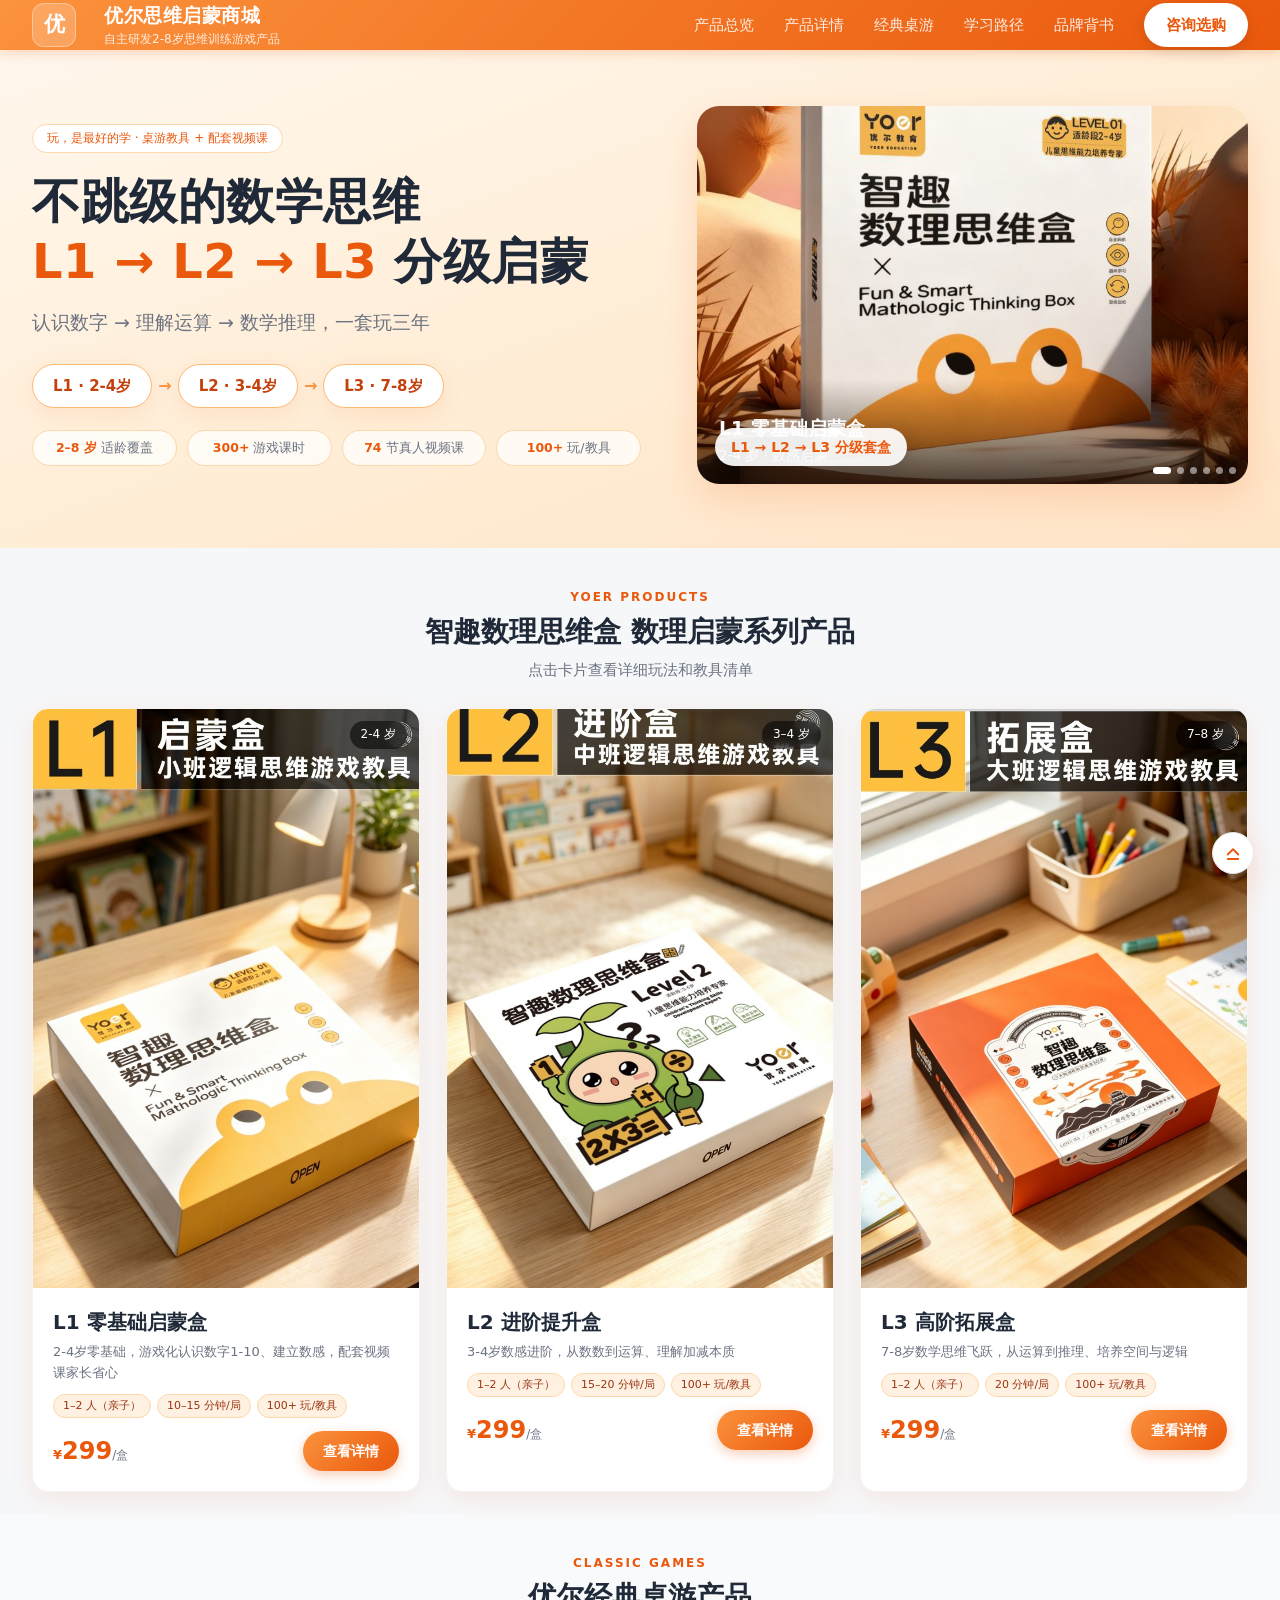
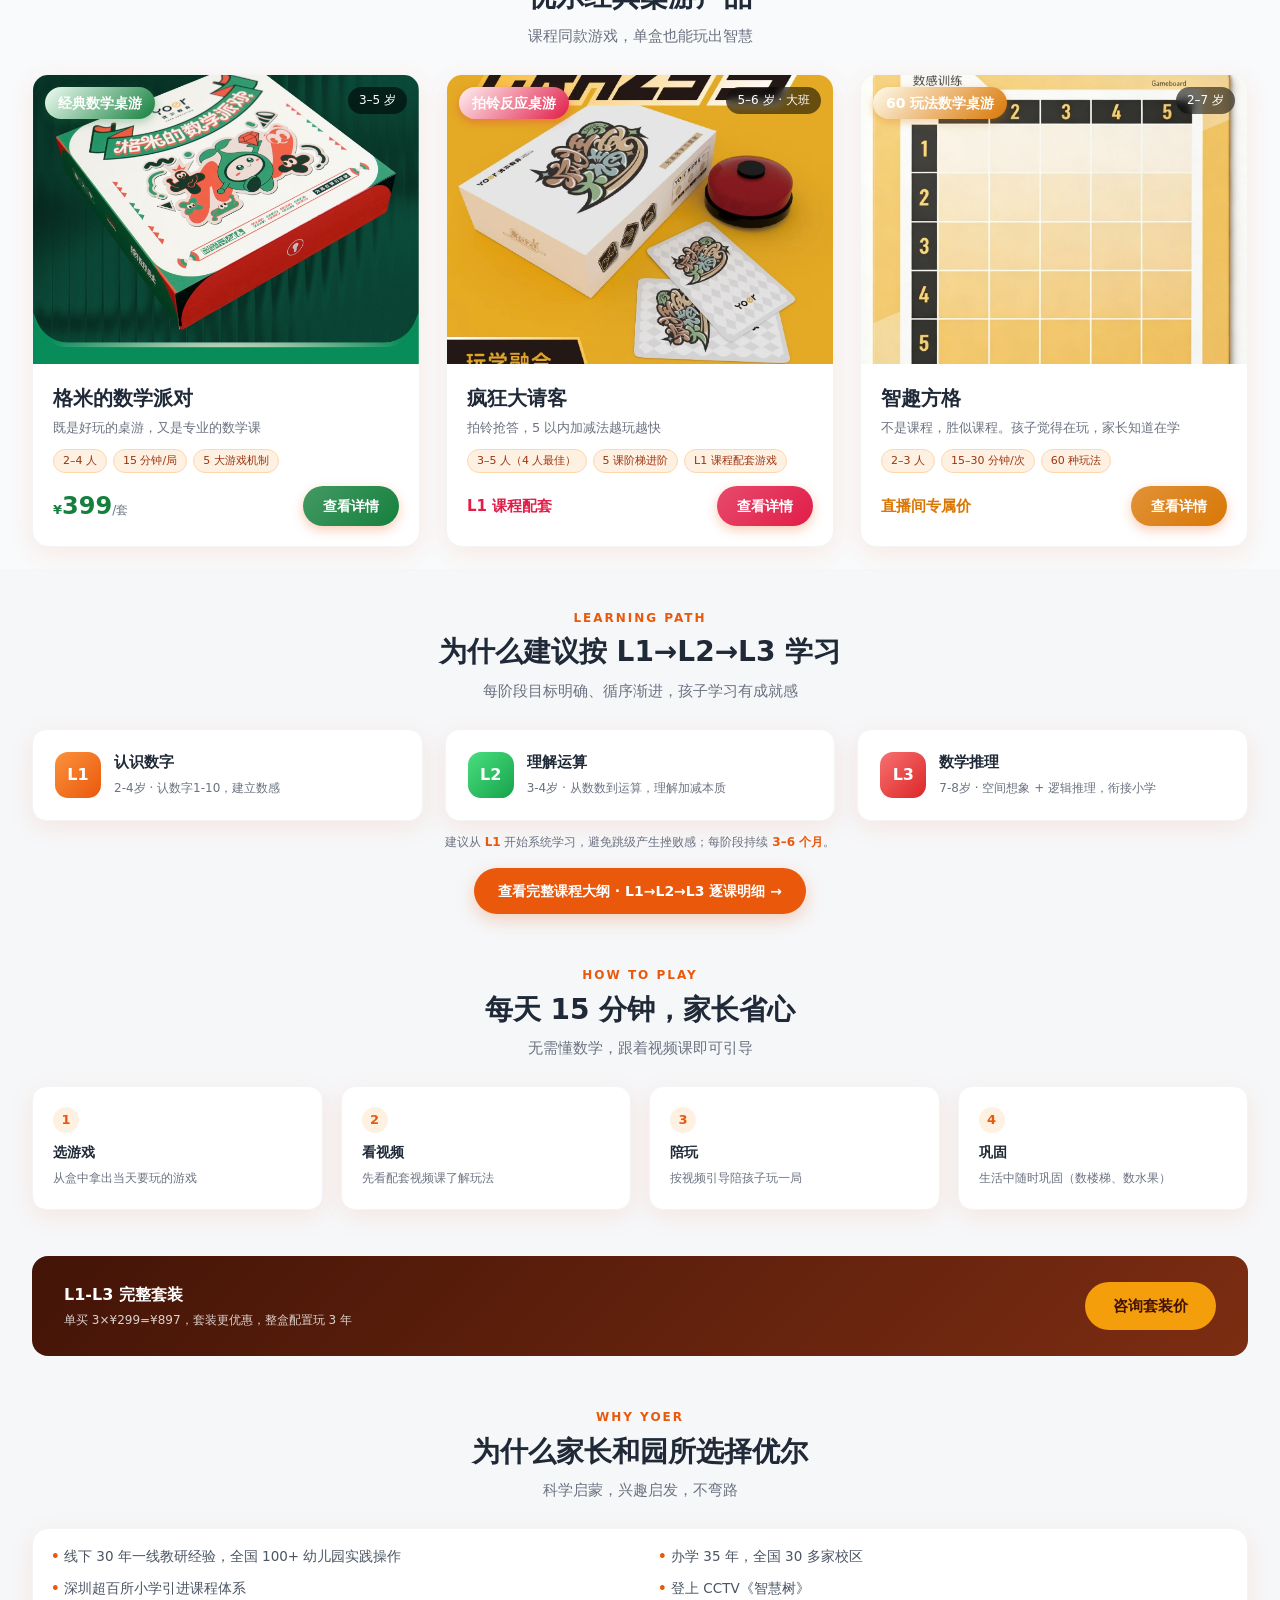
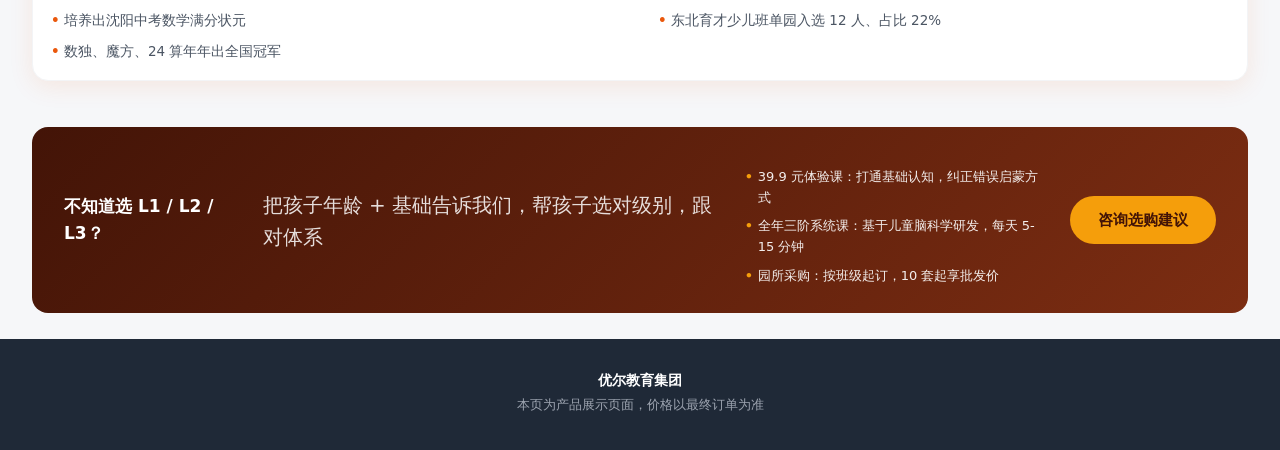
==== commit 74727689: "L1 适龄口径全站统一为 2-4 岁，SW v29" ====
--- a/index.html
+++ b/index.html
@@ -3,7 +3,7 @@
   <meta charset="UTF-8" data-page-node-id="indgZGcdk5TyCKvDFfWSfN">
   <meta name="viewport" content="width=device-width, initial-scale=1, viewport-fit=cover" data-page-node-id="r2H5RwWwETEchdhVF9U9FA">
   <title>优尔数学思维启蒙盒 · L1/L2/L3 官方商城</title>
-  <meta name="description" content="优尔 2-8岁 数学思维启蒙套盒：L1 零基础启蒙（2-3岁）→ L2 进阶提升（3-4岁）→ L3 高阶拓展（7-8岁），桌游教具 + 配套视频课，每天15分钟游戏化启蒙。" data-page-node-id="O1vToYPUbOrk111VvnwUVn">
+  <meta name="description" content="优尔 2-8岁 数学思维启蒙套盒：L1 零基础启蒙（2-4岁）→ L2 进阶提升（3-4岁）→ L3 高阶拓展（7-8岁），桌游教具 + 配套视频课，每天15分钟游戏化启蒙。" data-page-node-id="O1vToYPUbOrk111VvnwUVn">
   <link rel="manifest" href="manifest.webmanifest" data-page-node-id="Ai15sMzkzeoxGb4F7I7mga">
   <link rel="icon" href="icons/icon-192.png" data-page-node-id="v1rkyCqFfEVjLGCSYABaVF">
   <link rel="apple-touch-icon" href="icons/apple-touch-icon.png" data-page-node-id="OnehbcLhwOe5Qq5ZO3QwHL">
@@ -43,7 +43,7 @@
         <h1 data-page-node-id="jWeHFaKfglR7kS5B7KGJCk">不跳级的数学思维<br data-page-node-id="1hQUlFByh5vIFzU2YWvrkk"><em data-page-node-id="SDDCrJpxt4TmE8QyaJDgDG">L1 → L2 → L3</em> 分级启蒙</h1>
         <p data-page-node-id="iKBdEBWGhElkl6Y0hSHTI4">认识数字 → 理解运算 → 数学推理，一套玩三年</p>
         <div class="path-pills" data-page-node-id="h5UL6H8eXDQTt2RoFf4UeD">
-          <a class="pill" href="detail.html?id=C01" data-page-node-id="J71SRzN4F49FDTDtR7FC6W">L1 · 2-3岁</a>
+          <a class="pill" href="detail.html?id=C01" data-page-node-id="J71SRzN4F49FDTDtR7FC6W">L1 · 2-4岁</a>
           <span class="arrow" data-page-node-id="yCGAI2UaYrXiJsR3UKSqsg">→</span>
           <a class="pill" href="detail.html?id=C02" data-page-node-id="05qEawCsqlYwRvDFgUkyfm">L2 · 3-4岁</a>
           <span class="arrow" data-page-node-id="GR4t2AKEjrhUZUdEfpuNt8">→</span>
@@ -58,10 +58,10 @@
       </div>
       <div class="hero-visual" data-page-node-id="IAfrjdpchFhWxXJ3CCQDVk">
         <div class="hv-window" data-page-node-id="oTUgGpeGI0HR46d334nP9r">
-          <div class="hv-track" id="hvTrack" data-page-node-id="SWQZkznzgbkbys0SqcZMDA" style="transition: transform 0.7s cubic-bezier(0.4, 0.15, 0.2, 1); transform: translateX(-400%);">
+          <div class="hv-track" id="hvTrack" data-page-node-id="SWQZkznzgbkbys0SqcZMDA" style="transition: transform 0.7s cubic-bezier(0.4, 0.15, 0.2, 1); transform: translateX(-200%);">
             <div class="hv-slide" data-page-node-id="E42n7FLbhLVOs0tAArnipY">
               <img src="images/C01/L1-main.jpg" alt="L1 零基础启蒙盒" class="hv-img-c" data-page-node-id="mjBT2sP1CzrtuVeqqdHqxI">
-              <span class="hv-cap" data-page-node-id="feypwstlS0AHJ99Fkfhz7m"><b data-page-node-id="ajwXtuyOgStSay8gm1bfOn">L1 零基础启蒙盒</b><em data-page-node-id="210tw90sFFRbKxQrF0zT93">2–3 岁起 · 数感启蒙</em></span>
+              <span class="hv-cap" data-page-node-id="feypwstlS0AHJ99Fkfhz7m"><b data-page-node-id="ajwXtuyOgStSay8gm1bfOn">L1 零基础启蒙盒</b><em data-page-node-id="210tw90sFFRbKxQrF0zT93">2-4 岁 · 数感启蒙</em></span>
             </div>
             <div class="hv-slide" data-page-node-id="MrKuTt0XEL21KOpmo8Bwsz">
               <img src="images/C01/L1-cover.jpg" alt="L1 家庭亲子套装" data-page-node-id="IAInApLfs8BRYFnYBr8EFP">
@@ -84,7 +84,7 @@
               <span class="hv-cap" data-page-node-id="eh4aPx0FM4qf0iIp4wC6Xc"><b data-page-node-id="alhEBu1GZKsCyHiXPpiBkY">L3 家庭亲子套装</b><em data-page-node-id="aTlISxYd5ByksHiq9mAou0">四则运算 · 一题多解</em></span>
             </div>
           </div>
-          <div class="hv-dots" id="hvDots" aria-label="产品图轮播" data-page-node-id="L71J5QCLfWVkeLyNI4klEa"><button type="button" class="hv-dot" data-i="0" aria-label="第 1 张"></button><button type="button" class="hv-dot" data-i="1" aria-label="第 2 张"></button><button type="button" class="hv-dot" data-i="2" aria-label="第 3 张"></button><button type="button" class="hv-dot" data-i="3" aria-label="第 4 张"></button><button type="button" class="hv-dot on" data-i="4" aria-label="第 5 张"></button><button type="button" class="hv-dot" data-i="5" aria-label="第 6 张"></button></div>
+          <div class="hv-dots" id="hvDots" aria-label="产品图轮播" data-page-node-id="L71J5QCLfWVkeLyNI4klEa"><button type="button" class="hv-dot" data-i="0" aria-label="第 1 张"></button><button type="button" class="hv-dot" data-i="1" aria-label="第 2 张"></button><button type="button" class="hv-dot on" data-i="2" aria-label="第 3 张"></button><button type="button" class="hv-dot" data-i="3" aria-label="第 4 张"></button><button type="button" class="hv-dot" data-i="4" aria-label="第 5 张"></button><button type="button" class="hv-dot" data-i="5" aria-label="第 6 张"></button></div>
         </div>
         <div class="hero-visual-badge" data-page-node-id="DOzjjJuvAxqEbyetvfgeVV">L1 → L2 → L3 分级套盒</div>
       </div>
@@ -103,11 +103,11 @@
         <div class="cover">
           <img src="images/C01/L1-cover.jpg" alt="L1 零基础启蒙盒" loading="lazy">
           <span class="lv-badge">L1</span>
-          <span class="age-chip">2–3 岁起</span>
+          <span class="age-chip">2-4 岁</span>
         </div>
         <div class="body">
           <h3>L1 零基础启蒙盒</h3>
-          <p class="tagline">2-3岁零基础，游戏化认识数字1-10、建立数感，配套视频课家长省心</p>
+          <p class="tagline">2-4岁零基础，游戏化认识数字1-10、建立数感，配套视频课家长省心</p>
           <div class="meta"><span>1–2 人（亲子）</span><span>10–15 分钟/局</span><span>100+ 玩/教具</span></div>
           <div class="foot">
             <div class="price"><span class="cur">¥</span><span class="num">299</span><span class="unit">/盒</span></div>
@@ -219,7 +219,7 @@
       <div class="path-row" data-page-node-id="U2qcFx5GycFbFgLXrLgy3h">
         <a class="path-item" href="detail.html?id=C01" data-page-node-id="vNHYGKypM4P2XWLxDHbG4G">
           <div class="dot" data-page-node-id="5vwG7vjWf6FDcgdaxt8t0m">L1</div>
-          <div data-page-node-id="yykoB0UexBYSns62w2FeYF"><b data-page-node-id="2jPzmFOA2ckvSZpY32FRxC">认识数字</b><span data-page-node-id="fnHkjmZLIJTlKMvPYluqhN">2-3岁 · 认数字1-10，建立数感</span></div>
+          <div data-page-node-id="yykoB0UexBYSns62w2FeYF"><b data-page-node-id="2jPzmFOA2ckvSZpY32FRxC">认识数字</b><span data-page-node-id="fnHkjmZLIJTlKMvPYluqhN">2-4岁 · 认数字1-10，建立数感</span></div>
         </a>
         <a class="path-item" href="detail.html?id=C02" data-page-node-id="mH0aUJIZLqzU77MoCHuXA8">
           <div class="dot" data-page-node-id="Bd0cLAzlcbxjrkgCibMk0t">L2</div>
@@ -287,7 +287,7 @@
   <section class="wrap" id="buy" data-page-node-id="CVzPR6uviIMqVgskWqc58r">
     <div class="cta-banner" data-page-node-id="jZeMBD9e55xzoiTamEmx7e">
       <b data-page-node-id="pcnKObGwwotyKSQZ9eoFct">不知道选 L1 / L2 / L3？</b>
-      <p data-page-node-id="J4KZgoykHJ3pm4eRUQUy7Y">把孩子年龄 + 基础告诉我们，帮孩子选对级别，跟对体系</p>
+      <p data-page-node-id="J4KZgoykHJ3pm4eRUQUy7Y" style="font-size: 20px;">把孩子年龄 + 基础告诉我们，帮孩子选对级别，跟对体系</p>
       <ul class="dot-list cta-list" data-page-node-id="E9zKJaAJRz3ICWOXoaVWLk">
         <li data-page-node-id="95YsheP5MiORTmMQ504xhG">39.9 元体验课：打通基础认知，纠正错误启蒙方式</li>
         <li data-page-node-id="cUKivTaAvFuyV9HCJJgcGW">全年三阶系统课：基于儿童脑科学研发，每天 5-15 分钟</li>
@@ -298,10 +298,8 @@
   </section>
 
   <footer class="footer" data-page-node-id="gGiLIqoVPOZ07faDDGu4by">
-    <div class="wrap" data-page-node-id="yWz7Ufpls81eSCc9SAaVmk">
-      <b data-page-node-id="wKBrMCwK5miTM4vAAZTC07">优尔思维训练中心</b>
-      优尔教育集团 · 明星教师 Kevin 领衔教研<br data-page-node-id="47PlakUNVC1bHXLjmSfPGQ">
-      本页为产品展示页面，价格以最终订单为准
+    <div class="wrap" data-page-node-id="yWz7Ufpls81eSCc9SAaVmk" style="">
+      <b data-page-node-id="wKBrMCwK5miTM4vAAZTC07">优尔教育集团</b>本页为产品展示页面，价格以最终订单为准
     </div>
   </footer>
 
@@ -314,14 +312,14 @@
       const p = PRODUCTS[id];
       const lvClass = p.theme === 'green' ? ' lv-green' : p.theme === 'red' ? ' lv-red' : '';
       return `
-      <a class="p-card" href="detail.html?id=${p.id}"><!--pnid:T4TsnE22JyMUTCBdzb0Yfv-->
-        <div class="cover"><!--pnid:ZKDvlOvrPuJ92v2QwQeqvM-->
-          <img src="${p.cardImg}" alt="${p.name}" loading="lazy"><!--pnid:JQ1AOJamI8R50vakijxfc3-->
-          <span class="lv-badge${lvClass}"><!--pnid:iDMtUlwn936XRI7NwXxH43-->${p.level}</span><!--pnid:6chOBb0Xg3EQcQKWA2cdDN-->
-          <span class="age-chip">${p.age}</span>
-        </div>
-        <div class="body">
-          <h3>${p.name}</h3>
+      <a class="p-card" href="detail.html?id=${p.id}"><!--pnid:XfBQAf4o79v5mvktGvNt5a-->
+        <div class="cover"><!--pnid:rVm3k6ERdiKCouuOJG9z3I-->
+          <img src="${p.cardImg}" alt="${p.name}" loading="lazy"><!--pnid:uY3E92I82PKqVLlVgH6N20-->
+          <span class="lv-badge${lvClass}"><!--pnid:ydw9CWNk7t3mSYvlF9GvRj-->${p.level}</span><!--pnid:yBwaq61OD4Ep626CIUbKvl-->
+          <span class="age-chip"><!--pnid:Xb6ctCsFXKAE5ZiJyGJnfZ-->${p.age}</span><!--pnid:ZZ8AupYwaeTdXAMes1rf1H-->
+        </div><!--pnid:6pjx9uF21D2oQXbAxx5Ngp-->
+        <div class="body"><!--pnid:IR14IwxxOqXJ4iRCj3hqj3-->
+          <h3><!--pnid:HsBHRQLy6hXpTVjipAMkb3-->${p.name}</h3><!--pnid:blNwP5dhuY3CFj5nLTYjdK-->
           <p class="tagline">${p.tagline}</p>
           <div class="meta"><span>${p.players}</span><span>${p.duration}</span><span>100+ 玩/教具</span></div>
           <div class="foot">
@@ -412,4 +410,5 @@
 
 
 <nav class="bottom-nav" aria-label="底部导航" data-page-node-id="DxIyM21sn1NDhCBzQx3afy"><a href="index.html" class="" data-page-node-id="RLWhvTGvcohBATlbaYqTtE"><svg viewBox="0 0 24 24" fill="none" stroke="currentColor" stroke-width="2" stroke-linecap="round" stroke-linejoin="round" data-page-node-id="8irotAGG9baMS9szwycIOE"><path d="M3 10.5 12 3l9 7.5" data-page-node-id="BeL5zUSl8B3LqeILWqHTZB"></path><path d="M5 9.5V21h14V9.5" data-page-node-id="HGNspO4zVp47m7Xn6ZQ53y"></path><path d="M9.5 21v-6h5v6" data-page-node-id="hah2QAgTovkg9WJfeRhoTj"></path></svg><span data-page-node-id="r2JcD3J6Wa2841J2TD5CX2">首页</span></a><a href="index.html#products" class="" data-page-node-id="ghOgmIKfprGWpV46rqpVp2"><svg viewBox="0 0 24 24" fill="none" stroke="currentColor" stroke-width="2" stroke-linecap="round" stroke-linejoin="round" data-page-node-id="nTNAeGO1hf9Hs3patxzdTb"><path d="M21 8 12 3 3 8v8l9 5 9-5V8Z" data-page-node-id="NtMKEXIGT1EB7ODoySNaBB"></path><path d="m3 8 9 5 9-5" data-page-node-id="wWPcZZcUwT7zWG80o3hPpe"></path><path d="M12 13v8" data-page-node-id="SkM2991pfJ1wa9qHLDREeC"></path></svg><span data-page-node-id="q3a1WsFGeRbwCqMIIGH7bg">产品</span></a><a href="syllabus.html" class="" data-page-node-id="H6FOHJfOIlcsfyVoVmGDhR"><svg viewBox="0 0 24 24" fill="none" stroke="currentColor" stroke-width="2" stroke-linecap="round" stroke-linejoin="round" data-page-node-id="Cy3Wy21PoQzaw8K73jAo8K"><path d="M4 19V5a2 2 0 0 1 2-2h13v16H6a2 2 0 0 0-2 2Z" data-page-node-id="mlbKhuVfEJZf9dTxIfAK9g"></path><path d="M4 19a2 2 0 0 0 2 2h13" data-page-node-id="OwAcs185mEPRhvMKb2pwkU"></path><path d="M9 7h6M9 11h4" data-page-node-id="jPjSuK1ak5KnJNBGck6h2f"></path></svg><span data-page-node-id="1mwE8P84k1Jn7EWjXayYpB">大纲</span></a><a href="tools.html" class="" data-page-node-id="cicjodv4eeEbsojNOVqspo"><svg viewBox="0 0 24 24" fill="none" stroke="currentColor" stroke-width="2" stroke-linecap="round" stroke-linejoin="round" data-page-node-id="gxMFEyoR0MzaeRYu1bRQ3F"><rect x="3" y="3" width="7" height="7" rx="1.5" data-page-node-id="hQbTFCRL4UyBetLmwRrYid"></rect><rect x="14" y="3" width="7" height="7" rx="1.5" data-page-node-id="uoGCIsiAS5o6v5NDm9Q6fa"></rect><rect x="3" y="14" width="7" height="7" rx="1.5" data-page-node-id="70ef34mdHRqmIw7ZvyPqYe"></rect><rect x="14" y="14" width="7" height="7" rx="1.5" data-page-node-id="0FFhiUYkyNvpEoAfGnJdtD"></rect></svg><span data-page-node-id="S3imZt8QK8iJ8VO4kmnYJc">教具</span></a><a href="game.html?id=party" class="" data-page-node-id="d51CJAoiCL39BpNa91qQ1n"><svg viewBox="0 0 24 24" fill="none" stroke="currentColor" stroke-width="2" stroke-linecap="round" stroke-linejoin="round" data-page-node-id="AaNVf64mt4ystQtNmsQlEN"><rect x="3" y="3" width="18" height="18" rx="4" data-page-node-id="kHH4H1N934TNyDgLo8wHPT"></rect><circle cx="8.5" cy="8.5" r="1.4" fill="currentColor" stroke="none" data-page-node-id="N29idm1nxOukGqt5Z57deh"></circle><circle cx="15.5" cy="15.5" r="1.4" fill="currentColor" stroke="none" data-page-node-id="pUFgP9wPyAClj9ZexJ8aI8"></circle><circle cx="15.5" cy="8.5" r="1.4" fill="currentColor" stroke="none" data-page-node-id="2tNqljckAsaD1xqurc3Spi"></circle><circle cx="8.5" cy="15.5" r="1.4" fill="currentColor" stroke="none" data-page-node-id="QLbC3azhrxvqT9EpkidtqN"></circle></svg><span data-page-node-id="M7PzlInvOTYcgAZrH8mJcW">桌游</span></a></nav><button class="back-top" type="button" aria-label="返回顶部" data-page-node-id="zwkjUFoD7UuqE7eSa61FPW"><svg viewBox="0 0 24 24" width="18" height="18" fill="none" stroke="currentColor" stroke-width="2.4" stroke-linecap="round" stroke-linejoin="round" data-page-node-id="w1G0nJojenMtca1DVP4ikL"><path d="m5 14 7-7 7 7" data-page-node-id="FT2YwXx7CC2bLLBDbwBsMh"></path><path d="M5 20h14" data-page-node-id="g3L7hr7i0s2elmHcktP6Lh"></path></svg></button>
-<nav class="bottom-nav" aria-label="底部导航"><a href="index.html" class=""><svg viewBox="0 0 24 24" fill="none" stroke="currentColor" stroke-width="2" stroke-linecap="round" stroke-linejoin="round"><path d="M3 10.5 12 3l9 7.5"></path><path d="M5 9.5V21h14V9.5"></path><path d="M9.5 21v-6h5v6"></path></svg><span>首页</span></a><a href="index.html#products" class=""><svg viewBox="0 0 24 24" fill="none" stroke="currentColor" stroke-width="2" stroke-linecap="round" stroke-linejoin="round"><path d="M21 8 12 3 3 8v8l9 5 9-5V8Z"></path><path d="m3 8 9 5 9-5"></path><path d="M12 13v8"></path></svg><span>产品</span></a><a href="syllabus.html" class=""><svg viewBox="0 0 24 24" fill="none" stroke="currentColor" stroke-width="2" stroke-linecap="round" stroke-linejoin="round"><path d="M4 19V5a2 2 0 0 1 2-2h13v16H6a2 2 0 0 0-2 2Z"></path><path d="M4 19a2 2 0 0 0 2 2h13"></path><path d="M9 7h6M9 11h4"></path></svg><span>大纲</span></a><a href="tools.html" class=""><svg viewBox="0 0 24 24" fill="none" stroke="currentColor" stroke-width="2" stroke-linecap="round" stroke-linejoin="round"><rect x="3" y="3" width="7" height="7" rx="1.5"></rect><rect x="14" y="3" width="7" height="7" rx="1.5"></rect><rect x="3" y="14" width="7" height="7" rx="1.5"></rect><rect x="14" y="14" width="7" height="7" rx="1.5"></rect></svg><span>教具</span></a><a href="game.html?id=party" class=""><svg viewBox="0 0 24 24" fill="none" stroke="currentColor" stroke-width="2" stroke-linecap="round" stroke-linejoin="round"><rect x="3" y="3" width="18" height="18" rx="4"></rect><circle cx="8.5" cy="8.5" r="1.4" fill="currentColor" stroke="none"></circle><circle cx="15.5" cy="15.5" r="1.4" fill="currentColor" stroke="none"></circle><circle cx="15.5" cy="8.5" r="1.4" fill="currentColor" stroke="none"></circle><circle cx="8.5" cy="15.5" r="1.4" fill="currentColor" stroke="none"></circle></svg><span>桌游</span></a></nav><button class="back-top" type="button" aria-label="返回顶部"><svg viewBox="0 0 24 24" width="18" height="18" fill="none" stroke="currentColor" stroke-width="2.4" stroke-linecap="round" stroke-linejoin="round"><path d="m5 14 7-7 7 7"></path><path d="M5 20h14"></path></svg></button></body></html>+<nav class="bottom-nav" aria-label="底部导航" data-page-node-id="8gPjzL6BPYkDs7vcihg8Jo"><a href="index.html" class="" data-page-node-id="vwdSFigCjQs8ApbSABYkUV"><svg viewBox="0 0 24 24" fill="none" stroke="currentColor" stroke-width="2" stroke-linecap="round" stroke-linejoin="round" data-page-node-id="1Pdr9LPXd3B0T97Jb95rG6"><path d="M3 10.5 12 3l9 7.5" data-page-node-id="COeLX2AUTcFSDNGnQzjLji"></path><path d="M5 9.5V21h14V9.5" data-page-node-id="7veUq9zvfO28IzcxA1VkNf"></path><path d="M9.5 21v-6h5v6" data-page-node-id="9rdZEB93NRirBL4EJluTEQ"></path></svg><span data-page-node-id="qqvFrJN2DuTRHzs1Ja52vT">首页</span></a><a href="index.html#products" class="" data-page-node-id="tVeiujkvZBBBE6JDkW1m9s"><svg viewBox="0 0 24 24" fill="none" stroke="currentColor" stroke-width="2" stroke-linecap="round" stroke-linejoin="round" data-page-node-id="UOrNjCAyOFCl8SQz2X08rX"><path d="M21 8 12 3 3 8v8l9 5 9-5V8Z" data-page-node-id="G5Fg2iSffEsSXch4ofBvDS"></path><path d="m3 8 9 5 9-5" data-page-node-id="YL2DEXXF0GJujYskyMoOSH"></path><path d="M12 13v8" data-page-node-id="SHdExcVfDpQKTEtwbXTaqC"></path></svg><span data-page-node-id="Y8IV7Z1tEQq29BEkCCZIfj">产品</span></a><a href="syllabus.html" class="" data-page-node-id="dceoIT3PVWmnQWcm1joetP"><svg viewBox="0 0 24 24" fill="none" stroke="currentColor" stroke-width="2" stroke-linecap="round" stroke-linejoin="round" data-page-node-id="3UuqsFVFDF8RNNpeu6ZJX9"><path d="M4 19V5a2 2 0 0 1 2-2h13v16H6a2 2 0 0 0-2 2Z" data-page-node-id="gQ1MsNYvFED1SnAPq8v3ML"></path><path d="M4 19a2 2 0 0 0 2 2h13" data-page-node-id="XrBU2AYVfXLnYV0kV1wFDo"></path><path d="M9 7h6M9 11h4" data-page-node-id="ZtGxqPKBI4bEwOoe5KuFc1"></path></svg><span data-page-node-id="H3EISUWNAkcan7t8Elp5fV">大纲</span></a><a href="tools.html" class="" data-page-node-id="b7d4bw3VMXRN3hEEKZ69fB"><svg viewBox="0 0 24 24" fill="none" stroke="currentColor" stroke-width="2" stroke-linecap="round" stroke-linejoin="round" data-page-node-id="XcFiAH5AjxZB2sH5c5gLAi"><rect x="3" y="3" width="7" height="7" rx="1.5" data-page-node-id="QCOgDjsNvucH1spxguZaAL"></rect><rect x="14" y="3" width="7" height="7" rx="1.5" data-page-node-id="RmlgC5Wts9NjQNMCKzKlj2"></rect><rect x="3" y="14" width="7" height="7" rx="1.5" data-page-node-id="jRMHjaqDX23nTvLv2PMRXi"></rect><rect x="14" y="14" width="7" height="7" rx="1.5" data-page-node-id="EPm3EAs6LZtHBDjXSoGo9F"></rect></svg><span data-page-node-id="LG2tahLl1GP3fr5zsUXIbt">教具</span></a><a href="game.html?id=party" class="" data-page-node-id="JEmPN5zPA1MWCfiFcbtpjM"><svg viewBox="0 0 24 24" fill="none" stroke="currentColor" stroke-width="2" stroke-linecap="round" stroke-linejoin="round" data-page-node-id="moAmwmKDTH8KX5D4Cn7EIB"><rect x="3" y="3" width="18" height="18" rx="4" data-page-node-id="PgZOgCnyEfK2WMrwKmZSjb"></rect><circle cx="8.5" cy="8.5" r="1.4" fill="currentColor" stroke="none" data-page-node-id="VSmuPwxOJpmCfVbEVvOxu6"></circle><circle cx="15.5" cy="15.5" r="1.4" fill="currentColor" stroke="none" data-page-node-id="RCrsrK0GIbnpM70qOofleu"></circle><circle cx="15.5" cy="8.5" r="1.4" fill="currentColor" stroke="none" data-page-node-id="PJnctjHlLGL5qFLzZZBRzN"></circle><circle cx="8.5" cy="15.5" r="1.4" fill="currentColor" stroke="none" data-page-node-id="dDSaIHTM7btJUHA98dr62g"></circle></svg><span data-page-node-id="mYuqes4slE81CU67SCGBmm">桌游</span></a></nav><button class="back-top" type="button" aria-label="返回顶部" data-page-node-id="8bTYc8Ayyq15KqcsAdDMYc"><svg viewBox="0 0 24 24" width="18" height="18" fill="none" stroke="currentColor" stroke-width="2.4" stroke-linecap="round" stroke-linejoin="round" data-page-node-id="iFvaB859GXuVpHywMG5PlU"><path d="m5 14 7-7 7 7" data-page-node-id="e6mOeLRo19HSx6W98F2O7w"></path><path d="M5 20h14" data-page-node-id="5LAtZ4Ia55dzbggXhs1DAh"></path></svg></button>
+<nav class="bottom-nav" aria-label="底部导航"><a href="index.html" class=""><svg viewBox="0 0 24 24" fill="none" stroke="currentColor" stroke-width="2" stroke-linecap="round" stroke-linejoin="round"><path d="M3 10.5 12 3l9 7.5"></path><path d="M5 9.5V21h14V9.5"></path><path d="M9.5 21v-6h5v6"></path></svg><span>首页</span></a><a href="index.html#products" class=""><svg viewBox="0 0 24 24" fill="none" stroke="currentColor" stroke-width="2" stroke-linecap="round" stroke-linejoin="round"><path d="M21 8 12 3 3 8v8l9 5 9-5V8Z"></path><path d="m3 8 9 5 9-5"></path><path d="M12 13v8"></path></svg><span>产品</span></a><a href="syllabus.html" class=""><svg viewBox="0 0 24 24" fill="none" stroke="currentColor" stroke-width="2" stroke-linecap="round" stroke-linejoin="round"><path d="M4 19V5a2 2 0 0 1 2-2h13v16H6a2 2 0 0 0-2 2Z"></path><path d="M4 19a2 2 0 0 0 2 2h13"></path><path d="M9 7h6M9 11h4"></path></svg><span>大纲</span></a><a href="tools.html" class=""><svg viewBox="0 0 24 24" fill="none" stroke="currentColor" stroke-width="2" stroke-linecap="round" stroke-linejoin="round"><rect x="3" y="3" width="7" height="7" rx="1.5"></rect><rect x="14" y="3" width="7" height="7" rx="1.5"></rect><rect x="3" y="14" width="7" height="7" rx="1.5"></rect><rect x="14" y="14" width="7" height="7" rx="1.5"></rect></svg><span>教具</span></a><a href="game.html?id=party" class=""><svg viewBox="0 0 24 24" fill="none" stroke="currentColor" stroke-width="2" stroke-linecap="round" stroke-linejoin="round"><rect x="3" y="3" width="18" height="18" rx="4"></rect><circle cx="8.5" cy="8.5" r="1.4" fill="currentColor" stroke="none"></circle><circle cx="15.5" cy="15.5" r="1.4" fill="currentColor" stroke="none"></circle><circle cx="15.5" cy="8.5" r="1.4" fill="currentColor" stroke="none"></circle><circle cx="8.5" cy="15.5" r="1.4" fill="currentColor" stroke="none"></circle></svg><span>桌游</span></a></nav><button class="back-top show" type="button" aria-label="返回顶部"><svg viewBox="0 0 24 24" width="18" height="18" fill="none" stroke="currentColor" stroke-width="2.4" stroke-linecap="round" stroke-linejoin="round"><path d="m5 14 7-7 7 7"></path><path d="M5 20h14"></path></svg></button></body></html>
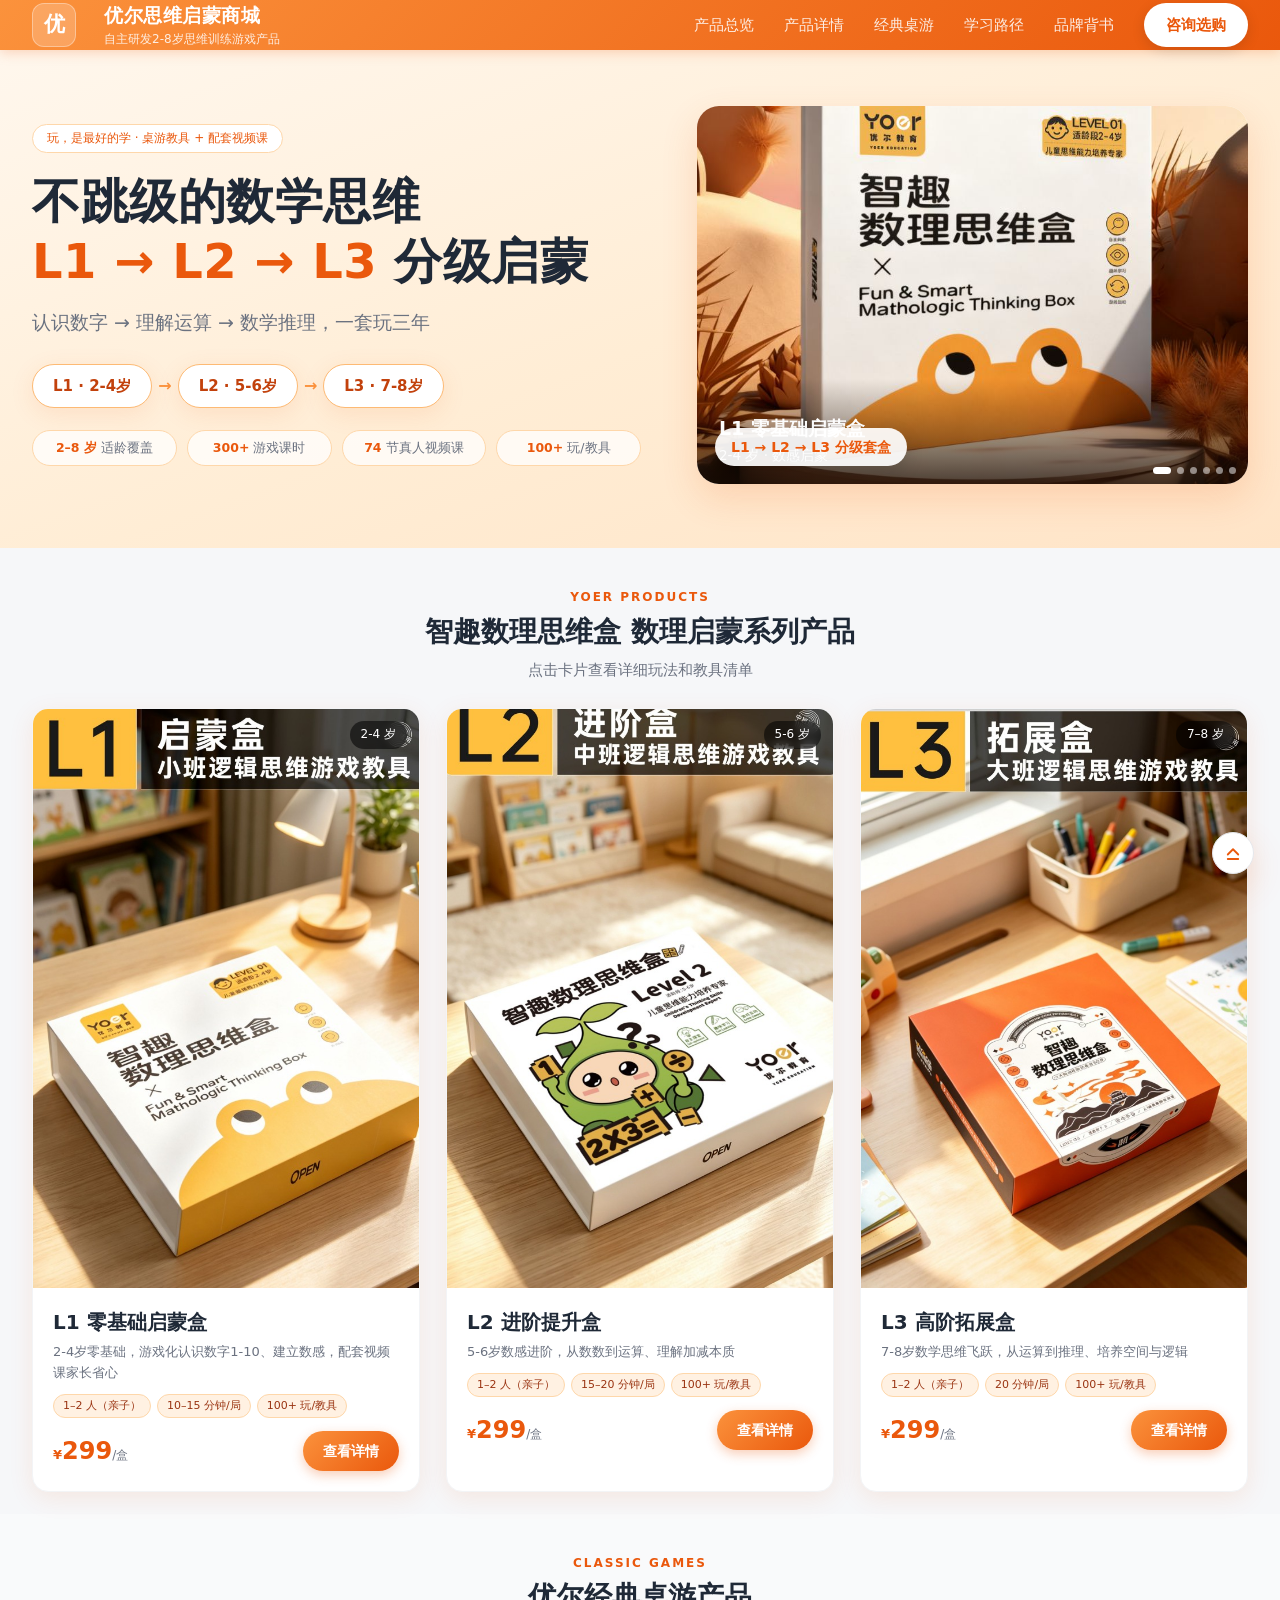
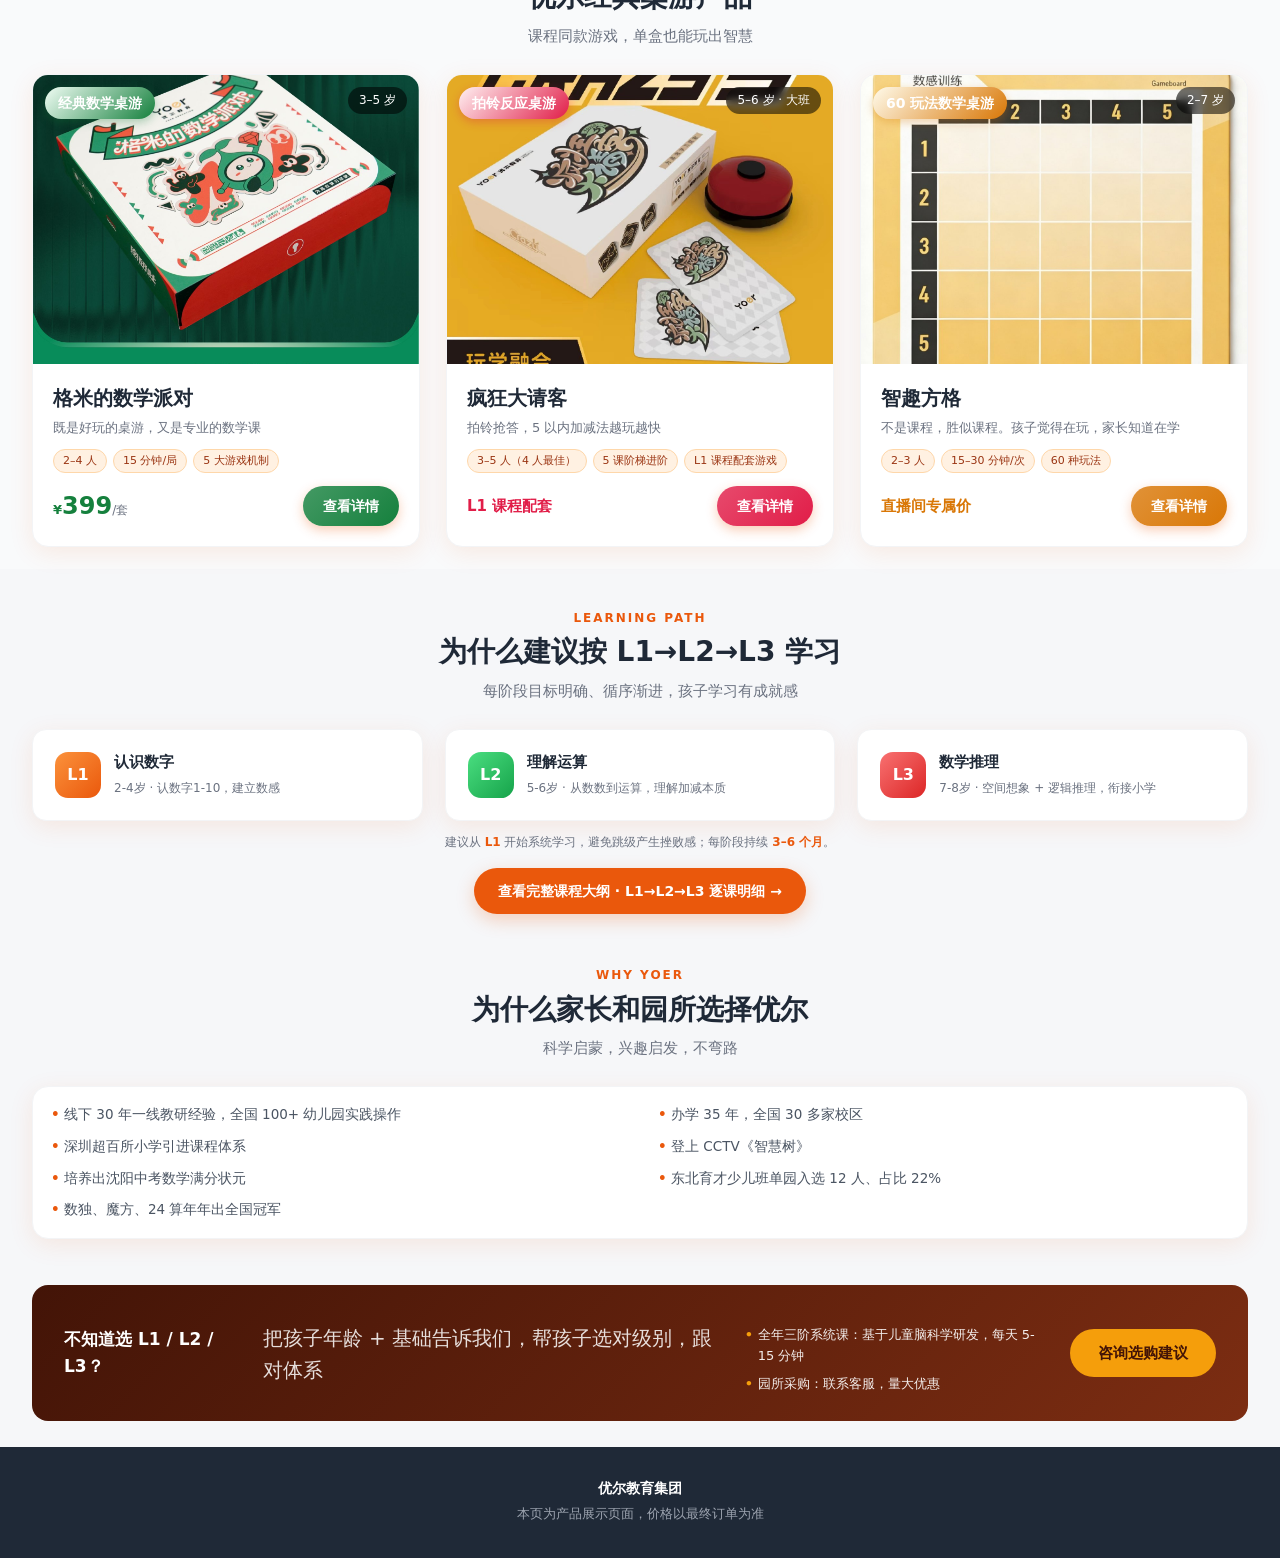
==== commit dd551861: "style: L2 适龄口径统一为 5-6 岁（首页/产品数据/课程大纲/PWA）" ====
--- a/index.html
+++ b/index.html
@@ -3,7 +3,7 @@
   <meta charset="UTF-8" data-page-node-id="indgZGcdk5TyCKvDFfWSfN">
   <meta name="viewport" content="width=device-width, initial-scale=1, viewport-fit=cover" data-page-node-id="r2H5RwWwETEchdhVF9U9FA">
   <title>优尔数学思维启蒙盒 · L1/L2/L3 官方商城</title>
-  <meta name="description" content="优尔 2-8岁 数学思维启蒙套盒：L1 零基础启蒙（2-4岁）→ L2 进阶提升（3-4岁）→ L3 高阶拓展（7-8岁），桌游教具 + 配套视频课，每天15分钟游戏化启蒙。" data-page-node-id="O1vToYPUbOrk111VvnwUVn">
+  <meta name="description" content="优尔 2-8岁 数学思维启蒙套盒：L1 零基础启蒙（2-4岁）→ L2 进阶提升（5-6岁）→ L3 高阶拓展（7-8岁），桌游教具 + 配套视频课，每天15分钟游戏化启蒙。" data-page-node-id="O1vToYPUbOrk111VvnwUVn">
   <link rel="manifest" href="manifest.webmanifest" data-page-node-id="Ai15sMzkzeoxGb4F7I7mga">
   <link rel="icon" href="icons/icon-192.png" data-page-node-id="v1rkyCqFfEVjLGCSYABaVF">
   <link rel="apple-touch-icon" href="icons/apple-touch-icon.png" data-page-node-id="OnehbcLhwOe5Qq5ZO3QwHL">
@@ -45,7 +45,7 @@
         <div class="path-pills" data-page-node-id="h5UL6H8eXDQTt2RoFf4UeD">
           <a class="pill" href="detail.html?id=C01" data-page-node-id="J71SRzN4F49FDTDtR7FC6W">L1 · 2-4岁</a>
           <span class="arrow" data-page-node-id="yCGAI2UaYrXiJsR3UKSqsg">→</span>
-          <a class="pill" href="detail.html?id=C02" data-page-node-id="05qEawCsqlYwRvDFgUkyfm">L2 · 3-4岁</a>
+          <a class="pill" href="detail.html?id=C02" data-page-node-id="05qEawCsqlYwRvDFgUkyfm">L2 · 5-6岁</a>
           <span class="arrow" data-page-node-id="GR4t2AKEjrhUZUdEfpuNt8">→</span>
           <a class="pill" href="detail.html?id=C03" data-page-node-id="Gc5MYR4apANzQkUVfZRR6b">L3 · 7-8岁</a>
         </div>
@@ -58,7 +58,7 @@
       </div>
       <div class="hero-visual" data-page-node-id="IAfrjdpchFhWxXJ3CCQDVk">
         <div class="hv-window" data-page-node-id="oTUgGpeGI0HR46d334nP9r">
-          <div class="hv-track" id="hvTrack" data-page-node-id="SWQZkznzgbkbys0SqcZMDA" style="transition: transform 0.7s cubic-bezier(0.4, 0.15, 0.2, 1); transform: translateX(-200%);">
+          <div class="hv-track" id="hvTrack" data-page-node-id="SWQZkznzgbkbys0SqcZMDA" style="transition: transform 0.7s cubic-bezier(0.4, 0.15, 0.2, 1); transform: translateX(-400%);">
             <div class="hv-slide" data-page-node-id="E42n7FLbhLVOs0tAArnipY">
               <img src="images/C01/L1-main.jpg" alt="L1 零基础启蒙盒" class="hv-img-c" data-page-node-id="mjBT2sP1CzrtuVeqqdHqxI">
               <span class="hv-cap" data-page-node-id="feypwstlS0AHJ99Fkfhz7m"><b data-page-node-id="ajwXtuyOgStSay8gm1bfOn">L1 零基础启蒙盒</b><em data-page-node-id="210tw90sFFRbKxQrF0zT93">2-4 岁 · 数感启蒙</em></span>
@@ -69,7 +69,7 @@
             </div>
             <div class="hv-slide" data-page-node-id="n8CSfhCWJhZ4u2LWqv7adW">
               <img src="images/C02/C02-main.jpg" alt="L2 进阶提升盒" data-page-node-id="GYelUs3Dq9sSsKj09SkomJ">
-              <span class="hv-cap" data-page-node-id="faZ2nWatrawjxzAnG9ZnLq"><b data-page-node-id="8YpL8ZiizqU2LVCVdHFOxj">L2 进阶提升盒</b><em data-page-node-id="cMxOhQrsXhXrFP1W0FspNg">3–4 岁 · 数与逻辑关系</em></span>
+              <span class="hv-cap" data-page-node-id="faZ2nWatrawjxzAnG9ZnLq"><b data-page-node-id="8YpL8ZiizqU2LVCVdHFOxj">L2 进阶提升盒</b><em data-page-node-id="cMxOhQrsXhXrFP1W0FspNg">5-6 岁 · 数与逻辑关系</em></span>
             </div>
             <div class="hv-slide" data-page-node-id="PDOmyuQuYj6gLqj5MDdGCG">
               <img src="images/C02/L2-cover.jpg" alt="L2 园所教学套装" data-page-node-id="UcmqxAgtX4U5iPmnmClMp9">
@@ -84,7 +84,7 @@
               <span class="hv-cap" data-page-node-id="eh4aPx0FM4qf0iIp4wC6Xc"><b data-page-node-id="alhEBu1GZKsCyHiXPpiBkY">L3 家庭亲子套装</b><em data-page-node-id="aTlISxYd5ByksHiq9mAou0">四则运算 · 一题多解</em></span>
             </div>
           </div>
-          <div class="hv-dots" id="hvDots" aria-label="产品图轮播" data-page-node-id="L71J5QCLfWVkeLyNI4klEa"><button type="button" class="hv-dot" data-i="0" aria-label="第 1 张"></button><button type="button" class="hv-dot" data-i="1" aria-label="第 2 张"></button><button type="button" class="hv-dot on" data-i="2" aria-label="第 3 张"></button><button type="button" class="hv-dot" data-i="3" aria-label="第 4 张"></button><button type="button" class="hv-dot" data-i="4" aria-label="第 5 张"></button><button type="button" class="hv-dot" data-i="5" aria-label="第 6 张"></button></div>
+          <div class="hv-dots" id="hvDots" aria-label="产品图轮播" data-page-node-id="L71J5QCLfWVkeLyNI4klEa"><button type="button" class="hv-dot" data-i="0" aria-label="第 1 张" data-page-node-id="Z2vCq6iXzyM1a3IEnSKgP1"></button><button type="button" class="hv-dot" data-i="1" aria-label="第 2 张" data-page-node-id="YV4Xn9aEiphwN0hMA2fqSD"></button><button type="button" class="hv-dot" data-i="2" aria-label="第 3 张" data-page-node-id="u2CDcfv6ZXe6O4X5oGeBCG"></button><button type="button" class="hv-dot" data-i="3" aria-label="第 4 张" data-page-node-id="LOp0W85MUKQhRnkZFU26JT"></button><button type="button" class="hv-dot on" data-i="4" aria-label="第 5 张" data-page-node-id="GMXClmn6DxThpgBhyOLCMf"></button><button type="button" class="hv-dot" data-i="5" aria-label="第 6 张" data-page-node-id="k57oUAF5kQeOGbq3uuOytY"></button></div>
         </div>
         <div class="hero-visual-badge" data-page-node-id="DOzjjJuvAxqEbyetvfgeVV">L1 → L2 → L3 分级套盒</div>
       </div>
@@ -99,51 +99,51 @@
         <p data-page-node-id="NP2C6J2M7L8ZlB4l31tx6W">点击卡片查看详细玩法和教具清单</p>
       </div>
       <div class="product-list" id="productList" data-page-node-id="BezXLtn22jyM5uvPeWQMkE">
-      <a class="p-card" href="detail.html?id=C01">
-        <div class="cover">
-          <img src="images/C01/L1-cover.jpg" alt="L1 零基础启蒙盒" loading="lazy">
-          <span class="lv-badge">L1</span>
-          <span class="age-chip">2-4 岁</span>
-        </div>
-        <div class="body">
-          <h3>L1 零基础启蒙盒</h3>
-          <p class="tagline">2-4岁零基础，游戏化认识数字1-10、建立数感，配套视频课家长省心</p>
-          <div class="meta"><span>1–2 人（亲子）</span><span>10–15 分钟/局</span><span>100+ 玩/教具</span></div>
-          <div class="foot">
-            <div class="price"><span class="cur">¥</span><span class="num">299</span><span class="unit">/盒</span></div>
-            <span class="buy-btn">查看详情</span>
+      <a class="p-card" href="detail.html?id=C01" data-page-node-id="3fqBL7yfuhM9Cf5MAWGDze">
+        <div class="cover" data-page-node-id="SuZ2MFjdwe8aIbKelJcusy">
+          <img src="images/C01/L1-cover.jpg" alt="L1 零基础启蒙盒" loading="lazy" data-page-node-id="KYofWg8BMtdlSPKubHJwBe">
+          <span class="lv-badge" data-page-node-id="xExjU09Aa9l7GzOmpPG24Y">L1</span>
+          <span class="age-chip" data-page-node-id="5CqwsvXAJopUVdQEAmaGit">2-4 岁</span>
+        </div>
+        <div class="body" data-page-node-id="ZAnWpOP5XAL4azrqZnFDZH">
+          <h3 data-page-node-id="SXXs472iWEht0svZrpTekk">L1 零基础启蒙盒</h3>
+          <p class="tagline" data-page-node-id="GK0DptIAwXDhNvhNoOOIjm">2-4岁零基础，游戏化认识数字1-10、建立数感，配套视频课家长省心</p>
+          <div class="meta" data-page-node-id="1biDVWjGUwpUzHS9e9TTuW"><span data-page-node-id="1ymRwXwzkPGfBH8lCLoHVy">1–2 人（亲子）</span><span data-page-node-id="9DZErHPztyUvvNzM3QcJUY">10–15 分钟/局</span><span data-page-node-id="VtUrWd7g5qYk75ucucRLXk">100+ 玩/教具</span></div>
+          <div class="foot" data-page-node-id="AcAtQqP7Wq5Dc8RKJhCpsM">
+            <div class="price" data-page-node-id="gLabbiZuSwI9LwkJY1n4ZG"><span class="cur" data-page-node-id="h3fuV0Bg0SxHFDSg6yAzWR">¥</span><span class="num" data-page-node-id="v29i7KxtuEfMWZ6H3mSAmU">299</span><span class="unit" data-page-node-id="woJvEkCwOQR2WOhbQ4LyUK">/盒</span></div>
+            <span class="buy-btn" data-page-node-id="api8fv6WlQ5Vj9lH9EkZDE">查看详情</span>
           </div>
         </div>
       </a>
-      <a class="p-card" href="detail.html?id=C02">
-        <div class="cover">
-          <img src="images/C02/L2-cover.jpg" alt="L2 进阶提升盒" loading="lazy">
-          <span class="lv-badge lv-green">L2</span>
-          <span class="age-chip">3–4 岁</span>
-        </div>
-        <div class="body">
-          <h3>L2 进阶提升盒</h3>
-          <p class="tagline">3-4岁数感进阶，从数数到运算、理解加减本质</p>
-          <div class="meta"><span>1–2 人（亲子）</span><span>15–20 分钟/局</span><span>100+ 玩/教具</span></div>
-          <div class="foot">
-            <div class="price"><span class="cur">¥</span><span class="num">299</span><span class="unit">/盒</span></div>
-            <span class="buy-btn">查看详情</span>
+      <a class="p-card" href="detail.html?id=C02" data-page-node-id="HmCPk9ZidaoVKKJZM7n5Il">
+        <div class="cover" data-page-node-id="21FbHAPhoWCyi2JIBGjnYe">
+          <img src="images/C02/L2-cover.jpg" alt="L2 进阶提升盒" loading="lazy" data-page-node-id="OyRNDXEu5zH5mCHrB6gXXT">
+          <span class="lv-badge lv-green" data-page-node-id="P6NApyc1aCnensswqARbTb">L2</span>
+          <span class="age-chip" data-page-node-id="9jUmemqc1ILBUh5RA95vr8">5-6 岁</span>
+        </div>
+        <div class="body" data-page-node-id="yZx6sS7tw8inZ1uF9uQfme">
+          <h3 data-page-node-id="SCFMrD1Bz1URHqlLWEoMP8">L2 进阶提升盒</h3>
+          <p class="tagline" data-page-node-id="QEK6LCcQNIPVm67PgAJD3u">5-6岁数感进阶，从数数到运算、理解加减本质</p>
+          <div class="meta" data-page-node-id="1CSXrIaevi0P0Vr4HLuK9m"><span data-page-node-id="YpYWnlnuGjmTOoMnJEq0fq">1–2 人（亲子）</span><span data-page-node-id="xipAhpXxXTkvVeKJ042JJH">15–20 分钟/局</span><span data-page-node-id="tKhp03oaieuHBjJ1dvXuz0">100+ 玩/教具</span></div>
+          <div class="foot" data-page-node-id="0OS48WN6CHLcRbPwYpaABL">
+            <div class="price" data-page-node-id="zpWYJoi6b7bvqEDD4CDTTE"><span class="cur" data-page-node-id="dLOgTC97rPAFYp4tlYzqR8">¥</span><span class="num" data-page-node-id="OzE1f6Ei8jYlidLnsVEcux">299</span><span class="unit" data-page-node-id="4vsz8Y0X7gYvdjwf40CzeZ">/盒</span></div>
+            <span class="buy-btn" data-page-node-id="nWwkFllV3gXb1TAYCrVC8Q">查看详情</span>
           </div>
         </div>
       </a>
-      <a class="p-card" href="detail.html?id=C03">
-        <div class="cover">
-          <img src="images/C03/L3-cover.jpg" alt="L3 高阶拓展盒" loading="lazy">
-          <span class="lv-badge lv-red">L3</span>
-          <span class="age-chip">7–8 岁</span>
-        </div>
-        <div class="body">
-          <h3>L3 高阶拓展盒</h3>
-          <p class="tagline">7-8岁数学思维飞跃，从运算到推理、培养空间与逻辑</p>
-          <div class="meta"><span>1–2 人（亲子）</span><span>20 分钟/局</span><span>100+ 玩/教具</span></div>
-          <div class="foot">
-            <div class="price"><span class="cur">¥</span><span class="num">299</span><span class="unit">/盒</span></div>
-            <span class="buy-btn">查看详情</span>
+      <a class="p-card" href="detail.html?id=C03" data-page-node-id="sPosYrfJDehfEKN4ncmEGh">
+        <div class="cover" data-page-node-id="XBSwQrJ6FPy5cC1GXqKknl">
+          <img src="images/C03/L3-cover.jpg" alt="L3 高阶拓展盒" loading="lazy" data-page-node-id="0aAbcgTgbbvjFNlCPf7A7e">
+          <span class="lv-badge lv-red" data-page-node-id="LUBGVLFaBA9bGrC3fXqRSA">L3</span>
+          <span class="age-chip" data-page-node-id="lhXJ7HSM1Bk3Oasl34qW5s">7–8 岁</span>
+        </div>
+        <div class="body" data-page-node-id="ulXN8aReGCkTEKdpP7CDRG">
+          <h3 data-page-node-id="MCOtZGGOaAd6woLYLzUqde">L3 高阶拓展盒</h3>
+          <p class="tagline" data-page-node-id="78m1U92lj1Ur8erVbqDwXP">7-8岁数学思维飞跃，从运算到推理、培养空间与逻辑</p>
+          <div class="meta" data-page-node-id="nacHZORM8ALDmApKOMFZVM"><span data-page-node-id="qfYNuC8N4PIoAdDDaKH9IO">1–2 人（亲子）</span><span data-page-node-id="yRoh4PHafyo6FPnhD1cm0B">20 分钟/局</span><span data-page-node-id="3uhlKhchj7SerRhaM8Wklx">100+ 玩/教具</span></div>
+          <div class="foot" data-page-node-id="Rf2L1o7kkBLxVw8wgF7rMr">
+            <div class="price" data-page-node-id="MGDxGIIrgauU39CJ9l9GPZ"><span class="cur" data-page-node-id="lA7LJ2vjpv6YYclyDFOMHS">¥</span><span class="num" data-page-node-id="GxUIM0M6w90GVjRxZBpGME">299</span><span class="unit" data-page-node-id="FKF99UwDTyZWnzYfwnPqg2">/盒</span></div>
+            <span class="buy-btn" data-page-node-id="vC7aarR05eLFNGdEewUhcQ">查看详情</span>
           </div>
         </div>
       </a></div>
@@ -158,51 +158,51 @@
         <p data-page-node-id="1RDGzWtQL6cfURGeDS6fnm" style="">课程同款游戏，单盒也能玩出智慧​</p>
       </div>
       <div class="product-list" id="gameList" data-page-node-id="1NsuZzgkxLY5llYlioyxnY">
-      <a class="p-card" href="game.html?id=party">
-        <div class="cover">
-          <img src="images/games/party/party-main-01.jpg" alt="格米的数学派对" loading="lazy">
-          <span class="lv-badge" style="background:linear-gradient(135deg,#f0fdf4,#15803d);color:#fff;box-shadow:0 3px 10px #15803d55;">经典数学桌游</span>
-          <span class="age-chip">3–5 岁</span>
-        </div>
-        <div class="body">
-          <h3>格米的数学派对</h3>
-          <p class="tagline">既是好玩的桌游，又是专业的数学课</p>
-          <div class="meta"><span>2–4 人</span><span>15 分钟/局</span><span>5 大游戏机制</span></div>
-          <div class="foot">
-            <div class="price" style="color:#15803d"><span class="cur" style="color:inherit">¥</span><span class="num">399</span><span class="unit">/套</span></div>
-            <span class="buy-btn" style="background:linear-gradient(135deg,#15803dcc,#15803d);">查看详情</span>
+      <a class="p-card" href="game.html?id=party" data-page-node-id="5YVojfyuFi1maHv5q2lQqZ">
+        <div class="cover" data-page-node-id="ozXLa52W5EvOcEkTj8pUBL">
+          <img src="images/games/party/party-main-01.jpg" alt="格米的数学派对" loading="lazy" data-page-node-id="5bLhJaVHe7k49Y1FhTifGE">
+          <span class="lv-badge" style="background:linear-gradient(135deg,#f0fdf4,#15803d);color:#fff;box-shadow:0 3px 10px #15803d55;" data-page-node-id="BTnE1ORNRmN4AScD76RdEs">经典数学桌游</span>
+          <span class="age-chip" data-page-node-id="tyOMwGPQVy4AkYmlvjdJu2">3–5 岁</span>
+        </div>
+        <div class="body" data-page-node-id="63LTWvsVTGc5GQhcAsRNy1">
+          <h3 data-page-node-id="RxFwCM6WYKs6xOdLHF5yV5">格米的数学派对</h3>
+          <p class="tagline" data-page-node-id="8ObKRSQ4B6Pfs3OJ8uH5bq">既是好玩的桌游，又是专业的数学课</p>
+          <div class="meta" data-page-node-id="7s69kdEX4HRuyGeiGguI3u"><span data-page-node-id="ULp2Fdu6eo0eFNBMeofE7x">2–4 人</span><span data-page-node-id="Nh5zl2vbAYCWVpLoarYUAc">15 分钟/局</span><span data-page-node-id="hpyibKqGB8CTOaf4nR9xKP">5 大游戏机制</span></div>
+          <div class="foot" data-page-node-id="E0mBnuyz3dcV8IMAo6uEM8">
+            <div class="price" style="color:#15803d" data-page-node-id="0drRt7RfHMjzYhPxayk5x8"><span class="cur" style="color:inherit" data-page-node-id="lCrq5GaLq9uXpgKK1wsDSe">¥</span><span class="num" data-page-node-id="1ZCvs00WEXv5CciLAfHk5c">399</span><span class="unit" data-page-node-id="kYR8QCODzLS3okbXRoafgS">/套</span></div>
+            <span class="buy-btn" style="background:linear-gradient(135deg,#15803dcc,#15803d);" data-page-node-id="yyv3Q05zQuddvUitOjB4rR">查看详情</span>
           </div>
         </div>
       </a>
-      <a class="p-card" href="game.html?id=feast">
-        <div class="cover">
-          <img src="images/games/feast/feast-01.jpg" alt="疯狂大请客" loading="lazy">
-          <span class="lv-badge" style="background:linear-gradient(135deg,#fff1f2,#e11d48);color:#fff;box-shadow:0 3px 10px #e11d4855;">拍铃反应桌游</span>
-          <span class="age-chip">5–6 岁 · 大班</span>
-        </div>
-        <div class="body">
-          <h3>疯狂大请客</h3>
-          <p class="tagline">拍铃抢答，5 以内加减法越玩越快</p>
-          <div class="meta"><span>3–5 人（4 人最佳）</span><span>5 课阶梯进阶</span><span>L1 课程配套游戏</span></div>
-          <div class="foot">
-            <div class="price" style="color:#e11d48"><span style="font-size:15px;font-weight:800;">L1 课程配套</span></div>
-            <span class="buy-btn" style="background:linear-gradient(135deg,#e11d48cc,#e11d48);">查看详情</span>
+      <a class="p-card" href="game.html?id=feast" data-page-node-id="SGBW51tDEKZROpD2EttOrO">
+        <div class="cover" data-page-node-id="rlEGeXqpvE9EX2Mtg1R2g2">
+          <img src="images/games/feast/feast-01.jpg" alt="疯狂大请客" loading="lazy" data-page-node-id="eSwmmReTAaq6RRVzwjZJz7">
+          <span class="lv-badge" style="background:linear-gradient(135deg,#fff1f2,#e11d48);color:#fff;box-shadow:0 3px 10px #e11d4855;" data-page-node-id="7pyEZMYjMwD0D07NkVBbaE">拍铃反应桌游</span>
+          <span class="age-chip" data-page-node-id="4uJNXw40Lh7MxN0pwHDrDB">5–6 岁 · 大班</span>
+        </div>
+        <div class="body" data-page-node-id="cImIisZdX4j6eiAKY7W6GJ">
+          <h3 data-page-node-id="I4v9JkZc9DdtWxYTLBHwyO">疯狂大请客</h3>
+          <p class="tagline" data-page-node-id="WviCOZgkNCQho3kxkMVr97">拍铃抢答，5 以内加减法越玩越快</p>
+          <div class="meta" data-page-node-id="k5DaBqDDMY8xfM3H3uGPWa"><span data-page-node-id="PS8bqLUcbHJ9AG0YVFKTxp">3–5 人（4 人最佳）</span><span data-page-node-id="KvxlnKxDkHnyOXCSPLzsV4">5 课阶梯进阶</span><span data-page-node-id="spBrJuG9zxHwkyCpkwm6BF">L1 课程配套游戏</span></div>
+          <div class="foot" data-page-node-id="VMdSdlcgPqZmxYxQf4Ub5j">
+            <div class="price" style="color:#e11d48" data-page-node-id="DufhlsZcLELMocmqbRDWHS"><span style="font-size:15px;font-weight:800;" data-page-node-id="ViEgTWErX8hYpWyCyU1ZTW">L1 课程配套</span></div>
+            <span class="buy-btn" style="background:linear-gradient(135deg,#e11d48cc,#e11d48);" data-page-node-id="FhMTWAcyMufHh69fRi6tLA">查看详情</span>
           </div>
         </div>
       </a>
-      <a class="p-card" href="game.html?id=grid">
-        <div class="cover">
-          <img src="images/games/grid/grid-01.jpg" alt="智趣方格" loading="lazy">
-          <span class="lv-badge" style="background:linear-gradient(135deg,#fffbeb,#d97706);color:#fff;box-shadow:0 3px 10px #d9770655;">60 玩法数学桌游</span>
-          <span class="age-chip">2–7 岁</span>
-        </div>
-        <div class="body">
-          <h3>智趣方格</h3>
-          <p class="tagline">不是课程，胜似课程。孩子觉得在玩，家长知道在学</p>
-          <div class="meta"><span>2–3 人</span><span>15–30 分钟/次</span><span>60 种玩法</span></div>
-          <div class="foot">
-            <div class="price" style="color:#d97706"><span style="font-size:15px;font-weight:800;">直播间专属价</span></div>
-            <span class="buy-btn" style="background:linear-gradient(135deg,#d97706cc,#d97706);">查看详情</span>
+      <a class="p-card" href="game.html?id=grid" data-page-node-id="YDgQHmx21zElvBrSy3jEdN">
+        <div class="cover" data-page-node-id="1xH5OJCPET7v0RaV5QeqfM">
+          <img src="images/games/grid/grid-01.jpg" alt="智趣方格" loading="lazy" data-page-node-id="G047rtjwRkJZMbwW7yqcdq">
+          <span class="lv-badge" style="background:linear-gradient(135deg,#fffbeb,#d97706);color:#fff;box-shadow:0 3px 10px #d9770655;" data-page-node-id="QaBVO76XpYLPeDW8EfuH8x">60 玩法数学桌游</span>
+          <span class="age-chip" data-page-node-id="E7FnjBFkggeUNdALzE4C2l">2–7 岁</span>
+        </div>
+        <div class="body" data-page-node-id="57orFbLEMFBfN2UBTzrT6G">
+          <h3 data-page-node-id="4xosFyMeHxdoXmQri1HYO7">智趣方格</h3>
+          <p class="tagline" data-page-node-id="IJDWVKLi8Khmfn5NFKw7GJ">不是课程，胜似课程。孩子觉得在玩，家长知道在学</p>
+          <div class="meta" data-page-node-id="GqN3oSoesFBcnMrpsE2A1u"><span data-page-node-id="ZQm5Wwkrh9EMq4xSiPhY4V">2–3 人</span><span data-page-node-id="CsXCM2JEUZ6daUFf5zuK9J">15–30 分钟/次</span><span data-page-node-id="hPw2qphPtzMeKDhNaq1eLQ">60 种玩法</span></div>
+          <div class="foot" data-page-node-id="ed7k00uXNjkA5YpO7TV8v1">
+            <div class="price" style="color:#d97706" data-page-node-id="0MsoFZ5qUyKjjDYDVzxr1s"><span style="font-size:15px;font-weight:800;" data-page-node-id="6xTAt0aAOjJ205JvO5vNQW">直播间专属价</span></div>
+            <span class="buy-btn" style="background:linear-gradient(135deg,#d97706cc,#d97706);" data-page-node-id="hFb33NpWvKiiZfl6HKQUbq">查看详情</span>
           </div>
         </div>
       </a></div>
@@ -223,7 +223,7 @@
         </a>
         <a class="path-item" href="detail.html?id=C02" data-page-node-id="mH0aUJIZLqzU77MoCHuXA8">
           <div class="dot" data-page-node-id="Bd0cLAzlcbxjrkgCibMk0t">L2</div>
-          <div data-page-node-id="NP48iCZq2sWkx0olKmT3gu"><b data-page-node-id="pO0mp2JBQCvviTYdoOzodu">理解运算</b><span data-page-node-id="3u7wKBcfTfO6As7ByDht3S">3-4岁 · 从数数到运算，理解加减本质</span></div>
+          <div data-page-node-id="NP48iCZq2sWkx0olKmT3gu"><b data-page-node-id="pO0mp2JBQCvviTYdoOzodu">理解运算</b><span data-page-node-id="3u7wKBcfTfO6As7ByDht3S">5-6岁 · 从数数到运算，理解加减本质</span></div>
         </a>
         <a class="path-item" href="detail.html?id=C03" data-page-node-id="lJD0Bjd815WWVZu7AnJTBh">
           <div class="dot" data-page-node-id="gxZlF7C4lbNaDrAgtK8UkN">L3</div>
@@ -236,30 +236,11 @@
   </section>
 
   <!-- 玩法四步 -->
-  <section class="section" data-page-node-id="L7NrHdZyGQQ3G2nNqU8tJh">
-    <div class="wrap" data-page-node-id="gmSuzCXyinDBKHy5eozajl">
-      <div class="section-head" data-page-node-id="nNVztOXszHQABfla6vRDfX">
-        <h2 data-page-node-id="DK5AWbAFtjrpxFfyVmP1UB"><i data-page-node-id="hj9iilciH1fux1ApwxQCFc">HOW TO PLAY</i>每天 15 分钟，家长省心</h2>
-        <p data-page-node-id="JBOtdxlSTdLe8YzDOKDuh4">无需懂数学，跟着视频课即可引导</p>
-      </div>
-      <div class="steps-grid" data-page-node-id="Xfq9xRpUQLr6Ovh1dt8n19">
-        <div class="step-card" data-page-node-id="jBviO1VDcz3400ZlrJ5byE"><div class="no" data-page-node-id="AMdDQfiVpzFYqKyeCbuRvf">1</div><b data-page-node-id="2WDD1CGhmE1vNgAc0Xk6wD">选游戏</b><span data-page-node-id="6OhnHejMfEESBhrMpaJhwk">从盒中拿出当天要玩的游戏</span></div>
-        <div class="step-card" data-page-node-id="AdQQMt4TzkjSzg9y34egSW"><div class="no" data-page-node-id="XXMXM3BNhX9R3Fb5XV3jG7">2</div><b data-page-node-id="9N6wJex7YJ4rsfAexBYGY3">看视频</b><span data-page-node-id="9uqGeGFeBAGjdQYmh9dGeD">先看配套视频课了解玩法</span></div>
-        <div class="step-card" data-page-node-id="l9sAFp3U6AEwVDfFcuohIl"><div class="no" data-page-node-id="AEgmx2X4EKk2cX37Cle9GB">3</div><b data-page-node-id="6EYCrHSkXcFd5bDFVPnN2c">陪玩</b><span data-page-node-id="1rEm9yOgNHHtXQBstCoIAk">按视频引导陪孩子玩一局</span></div>
-        <div class="step-card" data-page-node-id="fyDst1twpftA3Ery3s6iGZ"><div class="no" data-page-node-id="Cl0VWzb7vuBQ8SiHAm6VJS">4</div><b data-page-node-id="EVoIUKPymUNx8wq9aOLtct">巩固</b><span data-page-node-id="uDLKV7wxQQyWj7tXQW452S">生活中随时巩固（数楼梯、数水果）</span></div>
-      </div>
-    </div>
-  </section>
+  
 
   <!-- 套装横幅 -->
   <section class="wrap" data-page-node-id="8I4iajTolT3OTpQILgonAK">
-    <div class="bundle-banner" data-page-node-id="GRC8mHOv7w6eezrv4mh75e">
-      <div data-page-node-id="SlwaVSQkF8WD9sVYVRiPya">
-        <b data-page-node-id="DIUyhauc1XyWHakf73tSzY">L1-L3 完整套装</b>
-        <p data-page-node-id="wVYYPbRSCNl4S9PQRYfSpC">单买 3×¥299=¥897，套装更优惠，整盒配置玩 3 年</p>
-      </div>
-      <span class="go" data-page-node-id="Q6CgoQnCANYY75AKferbCF">咨询套装价</span>
-    </div>
+    
   </section>
 
   <!-- 品牌背书 -->
@@ -289,9 +270,9 @@
       <b data-page-node-id="pcnKObGwwotyKSQZ9eoFct">不知道选 L1 / L2 / L3？</b>
       <p data-page-node-id="J4KZgoykHJ3pm4eRUQUy7Y" style="font-size: 20px;">把孩子年龄 + 基础告诉我们，帮孩子选对级别，跟对体系</p>
       <ul class="dot-list cta-list" data-page-node-id="E9zKJaAJRz3ICWOXoaVWLk">
-        <li data-page-node-id="95YsheP5MiORTmMQ504xhG">39.9 元体验课：打通基础认知，纠正错误启蒙方式</li>
+        
         <li data-page-node-id="cUKivTaAvFuyV9HCJJgcGW">全年三阶系统课：基于儿童脑科学研发，每天 5-15 分钟</li>
-        <li data-page-node-id="ShO2bRGBFcddhQ229gF8g2">园所采购：按班级起订，10 套起享批发价</li>
+        <li data-page-node-id="ShO2bRGBFcddhQ229gF8g2" style="">园所采购：联系客服，量大优惠​​</li>
       </ul>
       <span class="go" data-page-node-id="W0teoV6zb8jpA1giVQ9UZK">咨询选购建议</span>
     </div>
@@ -312,14 +293,14 @@
       const p = PRODUCTS[id];
       const lvClass = p.theme === 'green' ? ' lv-green' : p.theme === 'red' ? ' lv-red' : '';
       return `
-      <a class="p-card" href="detail.html?id=${p.id}"><!--pnid:XfBQAf4o79v5mvktGvNt5a-->
-        <div class="cover"><!--pnid:rVm3k6ERdiKCouuOJG9z3I-->
-          <img src="${p.cardImg}" alt="${p.name}" loading="lazy"><!--pnid:uY3E92I82PKqVLlVgH6N20-->
-          <span class="lv-badge${lvClass}"><!--pnid:ydw9CWNk7t3mSYvlF9GvRj-->${p.level}</span><!--pnid:yBwaq61OD4Ep626CIUbKvl-->
-          <span class="age-chip"><!--pnid:Xb6ctCsFXKAE5ZiJyGJnfZ-->${p.age}</span><!--pnid:ZZ8AupYwaeTdXAMes1rf1H-->
-        </div><!--pnid:6pjx9uF21D2oQXbAxx5Ngp-->
-        <div class="body"><!--pnid:IR14IwxxOqXJ4iRCj3hqj3-->
-          <h3><!--pnid:HsBHRQLy6hXpTVjipAMkb3-->${p.name}</h3><!--pnid:blNwP5dhuY3CFj5nLTYjdK-->
+      <a class="p-card" href="detail.html?id=${p.id}">
+        <div class="cover">
+          <img src="${p.cardImg}" alt="${p.name}" loading="lazy">
+          <span class="lv-badge${lvClass}">${p.level}</span>
+          <span class="age-chip">${p.age}</span>
+        </div>
+        <div class="body">
+          <h3>${p.name}</h3>
           <p class="tagline">${p.tagline}</p>
           <div class="meta"><span>${p.players}</span><span>${p.duration}</span><span>100+ 玩/教具</span></div>
           <div class="foot">
@@ -411,4 +392,4 @@
 
 <nav class="bottom-nav" aria-label="底部导航" data-page-node-id="DxIyM21sn1NDhCBzQx3afy"><a href="index.html" class="" data-page-node-id="RLWhvTGvcohBATlbaYqTtE"><svg viewBox="0 0 24 24" fill="none" stroke="currentColor" stroke-width="2" stroke-linecap="round" stroke-linejoin="round" data-page-node-id="8irotAGG9baMS9szwycIOE"><path d="M3 10.5 12 3l9 7.5" data-page-node-id="BeL5zUSl8B3LqeILWqHTZB"></path><path d="M5 9.5V21h14V9.5" data-page-node-id="HGNspO4zVp47m7Xn6ZQ53y"></path><path d="M9.5 21v-6h5v6" data-page-node-id="hah2QAgTovkg9WJfeRhoTj"></path></svg><span data-page-node-id="r2JcD3J6Wa2841J2TD5CX2">首页</span></a><a href="index.html#products" class="" data-page-node-id="ghOgmIKfprGWpV46rqpVp2"><svg viewBox="0 0 24 24" fill="none" stroke="currentColor" stroke-width="2" stroke-linecap="round" stroke-linejoin="round" data-page-node-id="nTNAeGO1hf9Hs3patxzdTb"><path d="M21 8 12 3 3 8v8l9 5 9-5V8Z" data-page-node-id="NtMKEXIGT1EB7ODoySNaBB"></path><path d="m3 8 9 5 9-5" data-page-node-id="wWPcZZcUwT7zWG80o3hPpe"></path><path d="M12 13v8" data-page-node-id="SkM2991pfJ1wa9qHLDREeC"></path></svg><span data-page-node-id="q3a1WsFGeRbwCqMIIGH7bg">产品</span></a><a href="syllabus.html" class="" data-page-node-id="H6FOHJfOIlcsfyVoVmGDhR"><svg viewBox="0 0 24 24" fill="none" stroke="currentColor" stroke-width="2" stroke-linecap="round" stroke-linejoin="round" data-page-node-id="Cy3Wy21PoQzaw8K73jAo8K"><path d="M4 19V5a2 2 0 0 1 2-2h13v16H6a2 2 0 0 0-2 2Z" data-page-node-id="mlbKhuVfEJZf9dTxIfAK9g"></path><path d="M4 19a2 2 0 0 0 2 2h13" data-page-node-id="OwAcs185mEPRhvMKb2pwkU"></path><path d="M9 7h6M9 11h4" data-page-node-id="jPjSuK1ak5KnJNBGck6h2f"></path></svg><span data-page-node-id="1mwE8P84k1Jn7EWjXayYpB">大纲</span></a><a href="tools.html" class="" data-page-node-id="cicjodv4eeEbsojNOVqspo"><svg viewBox="0 0 24 24" fill="none" stroke="currentColor" stroke-width="2" stroke-linecap="round" stroke-linejoin="round" data-page-node-id="gxMFEyoR0MzaeRYu1bRQ3F"><rect x="3" y="3" width="7" height="7" rx="1.5" data-page-node-id="hQbTFCRL4UyBetLmwRrYid"></rect><rect x="14" y="3" width="7" height="7" rx="1.5" data-page-node-id="uoGCIsiAS5o6v5NDm9Q6fa"></rect><rect x="3" y="14" width="7" height="7" rx="1.5" data-page-node-id="70ef34mdHRqmIw7ZvyPqYe"></rect><rect x="14" y="14" width="7" height="7" rx="1.5" data-page-node-id="0FFhiUYkyNvpEoAfGnJdtD"></rect></svg><span data-page-node-id="S3imZt8QK8iJ8VO4kmnYJc">教具</span></a><a href="game.html?id=party" class="" data-page-node-id="d51CJAoiCL39BpNa91qQ1n"><svg viewBox="0 0 24 24" fill="none" stroke="currentColor" stroke-width="2" stroke-linecap="round" stroke-linejoin="round" data-page-node-id="AaNVf64mt4ystQtNmsQlEN"><rect x="3" y="3" width="18" height="18" rx="4" data-page-node-id="kHH4H1N934TNyDgLo8wHPT"></rect><circle cx="8.5" cy="8.5" r="1.4" fill="currentColor" stroke="none" data-page-node-id="N29idm1nxOukGqt5Z57deh"></circle><circle cx="15.5" cy="15.5" r="1.4" fill="currentColor" stroke="none" data-page-node-id="pUFgP9wPyAClj9ZexJ8aI8"></circle><circle cx="15.5" cy="8.5" r="1.4" fill="currentColor" stroke="none" data-page-node-id="2tNqljckAsaD1xqurc3Spi"></circle><circle cx="8.5" cy="15.5" r="1.4" fill="currentColor" stroke="none" data-page-node-id="QLbC3azhrxvqT9EpkidtqN"></circle></svg><span data-page-node-id="M7PzlInvOTYcgAZrH8mJcW">桌游</span></a></nav><button class="back-top" type="button" aria-label="返回顶部" data-page-node-id="zwkjUFoD7UuqE7eSa61FPW"><svg viewBox="0 0 24 24" width="18" height="18" fill="none" stroke="currentColor" stroke-width="2.4" stroke-linecap="round" stroke-linejoin="round" data-page-node-id="w1G0nJojenMtca1DVP4ikL"><path d="m5 14 7-7 7 7" data-page-node-id="FT2YwXx7CC2bLLBDbwBsMh"></path><path d="M5 20h14" data-page-node-id="g3L7hr7i0s2elmHcktP6Lh"></path></svg></button>
 <nav class="bottom-nav" aria-label="底部导航" data-page-node-id="8gPjzL6BPYkDs7vcihg8Jo"><a href="index.html" class="" data-page-node-id="vwdSFigCjQs8ApbSABYkUV"><svg viewBox="0 0 24 24" fill="none" stroke="currentColor" stroke-width="2" stroke-linecap="round" stroke-linejoin="round" data-page-node-id="1Pdr9LPXd3B0T97Jb95rG6"><path d="M3 10.5 12 3l9 7.5" data-page-node-id="COeLX2AUTcFSDNGnQzjLji"></path><path d="M5 9.5V21h14V9.5" data-page-node-id="7veUq9zvfO28IzcxA1VkNf"></path><path d="M9.5 21v-6h5v6" data-page-node-id="9rdZEB93NRirBL4EJluTEQ"></path></svg><span data-page-node-id="qqvFrJN2DuTRHzs1Ja52vT">首页</span></a><a href="index.html#products" class="" data-page-node-id="tVeiujkvZBBBE6JDkW1m9s"><svg viewBox="0 0 24 24" fill="none" stroke="currentColor" stroke-width="2" stroke-linecap="round" stroke-linejoin="round" data-page-node-id="UOrNjCAyOFCl8SQz2X08rX"><path d="M21 8 12 3 3 8v8l9 5 9-5V8Z" data-page-node-id="G5Fg2iSffEsSXch4ofBvDS"></path><path d="m3 8 9 5 9-5" data-page-node-id="YL2DEXXF0GJujYskyMoOSH"></path><path d="M12 13v8" data-page-node-id="SHdExcVfDpQKTEtwbXTaqC"></path></svg><span data-page-node-id="Y8IV7Z1tEQq29BEkCCZIfj">产品</span></a><a href="syllabus.html" class="" data-page-node-id="dceoIT3PVWmnQWcm1joetP"><svg viewBox="0 0 24 24" fill="none" stroke="currentColor" stroke-width="2" stroke-linecap="round" stroke-linejoin="round" data-page-node-id="3UuqsFVFDF8RNNpeu6ZJX9"><path d="M4 19V5a2 2 0 0 1 2-2h13v16H6a2 2 0 0 0-2 2Z" data-page-node-id="gQ1MsNYvFED1SnAPq8v3ML"></path><path d="M4 19a2 2 0 0 0 2 2h13" data-page-node-id="XrBU2AYVfXLnYV0kV1wFDo"></path><path d="M9 7h6M9 11h4" data-page-node-id="ZtGxqPKBI4bEwOoe5KuFc1"></path></svg><span data-page-node-id="H3EISUWNAkcan7t8Elp5fV">大纲</span></a><a href="tools.html" class="" data-page-node-id="b7d4bw3VMXRN3hEEKZ69fB"><svg viewBox="0 0 24 24" fill="none" stroke="currentColor" stroke-width="2" stroke-linecap="round" stroke-linejoin="round" data-page-node-id="XcFiAH5AjxZB2sH5c5gLAi"><rect x="3" y="3" width="7" height="7" rx="1.5" data-page-node-id="QCOgDjsNvucH1spxguZaAL"></rect><rect x="14" y="3" width="7" height="7" rx="1.5" data-page-node-id="RmlgC5Wts9NjQNMCKzKlj2"></rect><rect x="3" y="14" width="7" height="7" rx="1.5" data-page-node-id="jRMHjaqDX23nTvLv2PMRXi"></rect><rect x="14" y="14" width="7" height="7" rx="1.5" data-page-node-id="EPm3EAs6LZtHBDjXSoGo9F"></rect></svg><span data-page-node-id="LG2tahLl1GP3fr5zsUXIbt">教具</span></a><a href="game.html?id=party" class="" data-page-node-id="JEmPN5zPA1MWCfiFcbtpjM"><svg viewBox="0 0 24 24" fill="none" stroke="currentColor" stroke-width="2" stroke-linecap="round" stroke-linejoin="round" data-page-node-id="moAmwmKDTH8KX5D4Cn7EIB"><rect x="3" y="3" width="18" height="18" rx="4" data-page-node-id="PgZOgCnyEfK2WMrwKmZSjb"></rect><circle cx="8.5" cy="8.5" r="1.4" fill="currentColor" stroke="none" data-page-node-id="VSmuPwxOJpmCfVbEVvOxu6"></circle><circle cx="15.5" cy="15.5" r="1.4" fill="currentColor" stroke="none" data-page-node-id="RCrsrK0GIbnpM70qOofleu"></circle><circle cx="15.5" cy="8.5" r="1.4" fill="currentColor" stroke="none" data-page-node-id="PJnctjHlLGL5qFLzZZBRzN"></circle><circle cx="8.5" cy="15.5" r="1.4" fill="currentColor" stroke="none" data-page-node-id="dDSaIHTM7btJUHA98dr62g"></circle></svg><span data-page-node-id="mYuqes4slE81CU67SCGBmm">桌游</span></a></nav><button class="back-top" type="button" aria-label="返回顶部" data-page-node-id="8bTYc8Ayyq15KqcsAdDMYc"><svg viewBox="0 0 24 24" width="18" height="18" fill="none" stroke="currentColor" stroke-width="2.4" stroke-linecap="round" stroke-linejoin="round" data-page-node-id="iFvaB859GXuVpHywMG5PlU"><path d="m5 14 7-7 7 7" data-page-node-id="e6mOeLRo19HSx6W98F2O7w"></path><path d="M5 20h14" data-page-node-id="5LAtZ4Ia55dzbggXhs1DAh"></path></svg></button>
-<nav class="bottom-nav" aria-label="底部导航"><a href="index.html" class=""><svg viewBox="0 0 24 24" fill="none" stroke="currentColor" stroke-width="2" stroke-linecap="round" stroke-linejoin="round"><path d="M3 10.5 12 3l9 7.5"></path><path d="M5 9.5V21h14V9.5"></path><path d="M9.5 21v-6h5v6"></path></svg><span>首页</span></a><a href="index.html#products" class=""><svg viewBox="0 0 24 24" fill="none" stroke="currentColor" stroke-width="2" stroke-linecap="round" stroke-linejoin="round"><path d="M21 8 12 3 3 8v8l9 5 9-5V8Z"></path><path d="m3 8 9 5 9-5"></path><path d="M12 13v8"></path></svg><span>产品</span></a><a href="syllabus.html" class=""><svg viewBox="0 0 24 24" fill="none" stroke="currentColor" stroke-width="2" stroke-linecap="round" stroke-linejoin="round"><path d="M4 19V5a2 2 0 0 1 2-2h13v16H6a2 2 0 0 0-2 2Z"></path><path d="M4 19a2 2 0 0 0 2 2h13"></path><path d="M9 7h6M9 11h4"></path></svg><span>大纲</span></a><a href="tools.html" class=""><svg viewBox="0 0 24 24" fill="none" stroke="currentColor" stroke-width="2" stroke-linecap="round" stroke-linejoin="round"><rect x="3" y="3" width="7" height="7" rx="1.5"></rect><rect x="14" y="3" width="7" height="7" rx="1.5"></rect><rect x="3" y="14" width="7" height="7" rx="1.5"></rect><rect x="14" y="14" width="7" height="7" rx="1.5"></rect></svg><span>教具</span></a><a href="game.html?id=party" class=""><svg viewBox="0 0 24 24" fill="none" stroke="currentColor" stroke-width="2" stroke-linecap="round" stroke-linejoin="round"><rect x="3" y="3" width="18" height="18" rx="4"></rect><circle cx="8.5" cy="8.5" r="1.4" fill="currentColor" stroke="none"></circle><circle cx="15.5" cy="15.5" r="1.4" fill="currentColor" stroke="none"></circle><circle cx="15.5" cy="8.5" r="1.4" fill="currentColor" stroke="none"></circle><circle cx="8.5" cy="15.5" r="1.4" fill="currentColor" stroke="none"></circle></svg><span>桌游</span></a></nav><button class="back-top show" type="button" aria-label="返回顶部"><svg viewBox="0 0 24 24" width="18" height="18" fill="none" stroke="currentColor" stroke-width="2.4" stroke-linecap="round" stroke-linejoin="round"><path d="m5 14 7-7 7 7"></path><path d="M5 20h14"></path></svg></button></body></html>+<nav class="bottom-nav" aria-label="底部导航" data-page-node-id="6zZHfHWHtcCT1VdfKCgJik"><a href="index.html" class="" data-page-node-id="AwWVbnUozNTXs7yzlkcKd2"><svg viewBox="0 0 24 24" fill="none" stroke="currentColor" stroke-width="2" stroke-linecap="round" stroke-linejoin="round" data-page-node-id="9msFhEfCPXs4Qvs0hyYIHu"><path d="M3 10.5 12 3l9 7.5" data-page-node-id="y88C2F2IklI3d8L01jCbwz"></path><path d="M5 9.5V21h14V9.5" data-page-node-id="2ti0lyv0vfhLJEgegfLFib"></path><path d="M9.5 21v-6h5v6" data-page-node-id="fc5GqqSzbXoS29e9jEHBHf"></path></svg><span data-page-node-id="NwUlPG2b0owzODiyEWVVrl">首页</span></a><a href="index.html#products" class="" data-page-node-id="ZXoE17WaSgGqSxIv6lrTks"><svg viewBox="0 0 24 24" fill="none" stroke="currentColor" stroke-width="2" stroke-linecap="round" stroke-linejoin="round" data-page-node-id="WFY38lE9kdcdZK4jfoqHaH"><path d="M21 8 12 3 3 8v8l9 5 9-5V8Z" data-page-node-id="FOdQ6znD9YU2DKf5igJcTJ"></path><path d="m3 8 9 5 9-5" data-page-node-id="rtqKfLomUkjnDah8pqTQbn"></path><path d="M12 13v8" data-page-node-id="kngk0KHwJnEkzrhwXvXSjT"></path></svg><span data-page-node-id="e7EexXV7nmc4188t9G8osp">产品</span></a><a href="syllabus.html" class="" data-page-node-id="8C8GVssnUL8tBGXcUhrl2l"><svg viewBox="0 0 24 24" fill="none" stroke="currentColor" stroke-width="2" stroke-linecap="round" stroke-linejoin="round" data-page-node-id="ib3v7suYYqBMJF7idUCKE2"><path d="M4 19V5a2 2 0 0 1 2-2h13v16H6a2 2 0 0 0-2 2Z" data-page-node-id="f8cegap4ZeTykbDB4G9jpw"></path><path d="M4 19a2 2 0 0 0 2 2h13" data-page-node-id="avfBSQNVNQFoTlCPTddcWy"></path><path d="M9 7h6M9 11h4" data-page-node-id="pqTTEjfgM2rcs8TcX0ggif"></path></svg><span data-page-node-id="TDOtrC3Y5BqpMvDL0Rc3nw">大纲</span></a><a href="tools.html" class="" data-page-node-id="zIUHQrMyK7KiHkMmrLEibd"><svg viewBox="0 0 24 24" fill="none" stroke="currentColor" stroke-width="2" stroke-linecap="round" stroke-linejoin="round" data-page-node-id="nmq61LRmenymNmL27DvCiD"><rect x="3" y="3" width="7" height="7" rx="1.5" data-page-node-id="RHINGoz2Eeo8bWgWIcyNlK"></rect><rect x="14" y="3" width="7" height="7" rx="1.5" data-page-node-id="SeHxHCRTbkfBkxQK6hKGat"></rect><rect x="3" y="14" width="7" height="7" rx="1.5" data-page-node-id="IkUGuqcfwJi5RvNohcJMHD"></rect><rect x="14" y="14" width="7" height="7" rx="1.5" data-page-node-id="thLv012SOyIyIj4B2EKpnS"></rect></svg><span data-page-node-id="ea1TjjePbVrzXC19fZ6fbM">教具</span></a><a href="game.html?id=party" class="" data-page-node-id="Hj8AK7lmA00UkNvejD8exf"><svg viewBox="0 0 24 24" fill="none" stroke="currentColor" stroke-width="2" stroke-linecap="round" stroke-linejoin="round" data-page-node-id="Pldk1ErJlTpcOVD7e5s0vJ"><rect x="3" y="3" width="18" height="18" rx="4" data-page-node-id="Yl81VwwIbk44IArByVaaIJ"></rect><circle cx="8.5" cy="8.5" r="1.4" fill="currentColor" stroke="none" data-page-node-id="ICKWsNAbyCb3321BgxZmpt"></circle><circle cx="15.5" cy="15.5" r="1.4" fill="currentColor" stroke="none" data-page-node-id="uCeP7uSb5zoOiVPu9ic7UQ"></circle><circle cx="15.5" cy="8.5" r="1.4" fill="currentColor" stroke="none" data-page-node-id="6f87kcRkPNsO1DNQjKDzzz"></circle><circle cx="8.5" cy="15.5" r="1.4" fill="currentColor" stroke="none" data-page-node-id="bbvtP4V81NddkKGEaTCoQ7"></circle></svg><span data-page-node-id="txOoQhKkSOqCKOv5VBjIbk">桌游</span></a></nav><button class="back-top show" type="button" aria-label="返回顶部" data-page-node-id="YbD93lTo38ZwXgmkXprMv0"><svg viewBox="0 0 24 24" width="18" height="18" fill="none" stroke="currentColor" stroke-width="2.4" stroke-linecap="round" stroke-linejoin="round" data-page-node-id="0sGGsqEVe35Sy3i3ro0taR"><path d="m5 14 7-7 7 7" data-page-node-id="oSmPJhVu7j0VEzjobAp93y"></path><path d="M5 20h14" data-page-node-id="FSZSrxFOviRK6v4SxIc3yo"></path></svg></button></body></html>
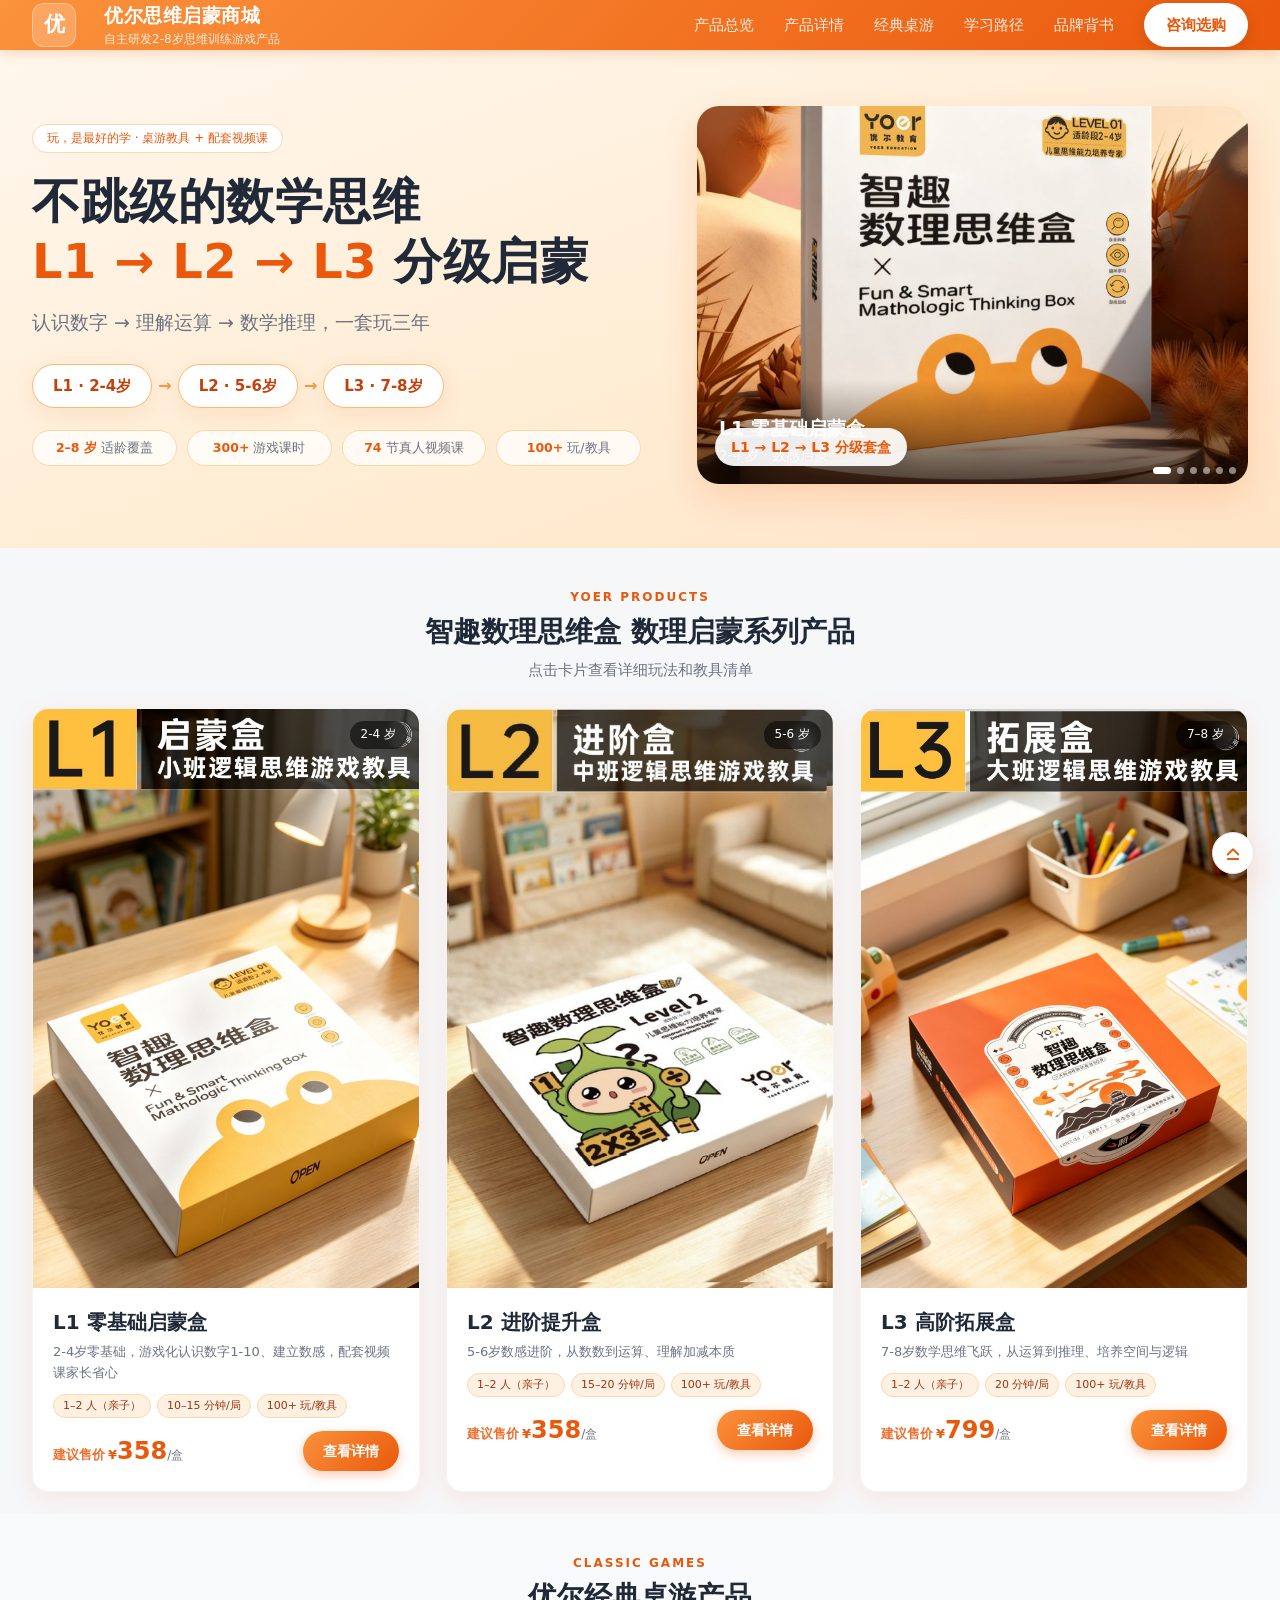
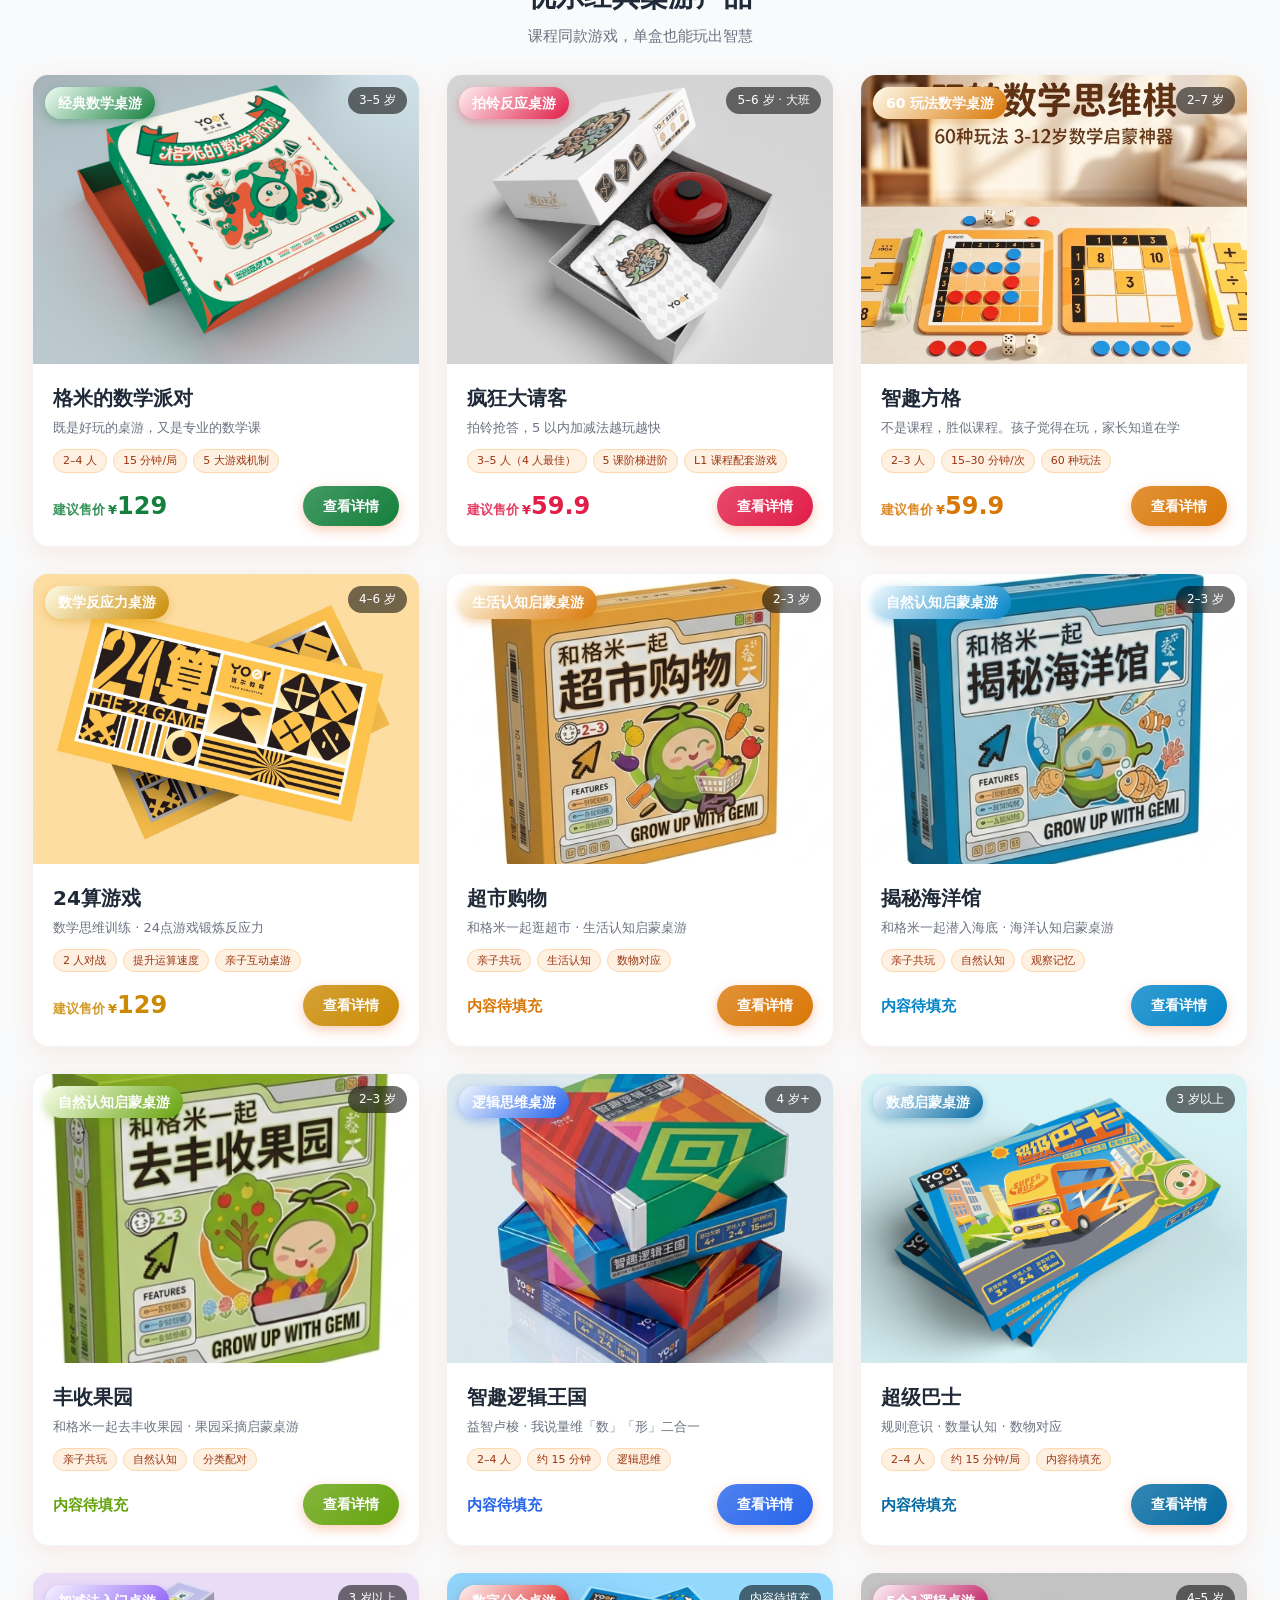
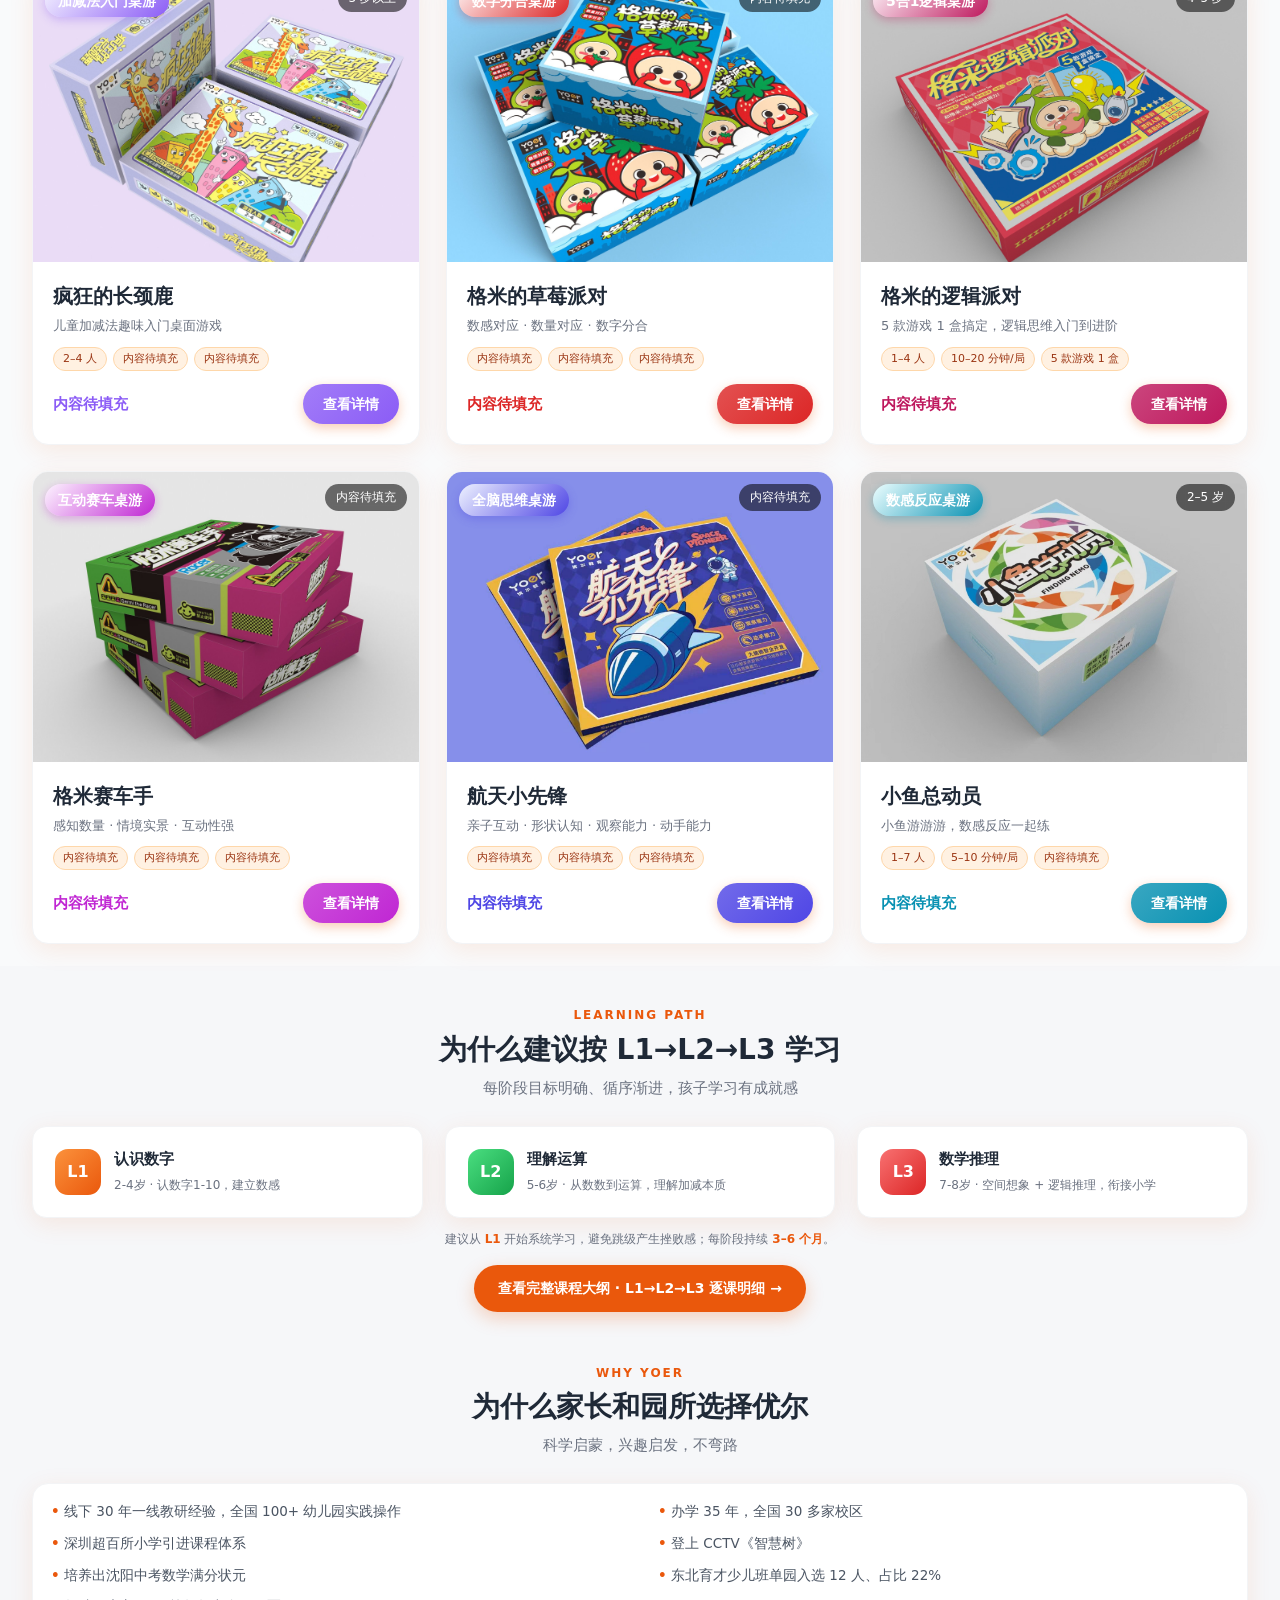
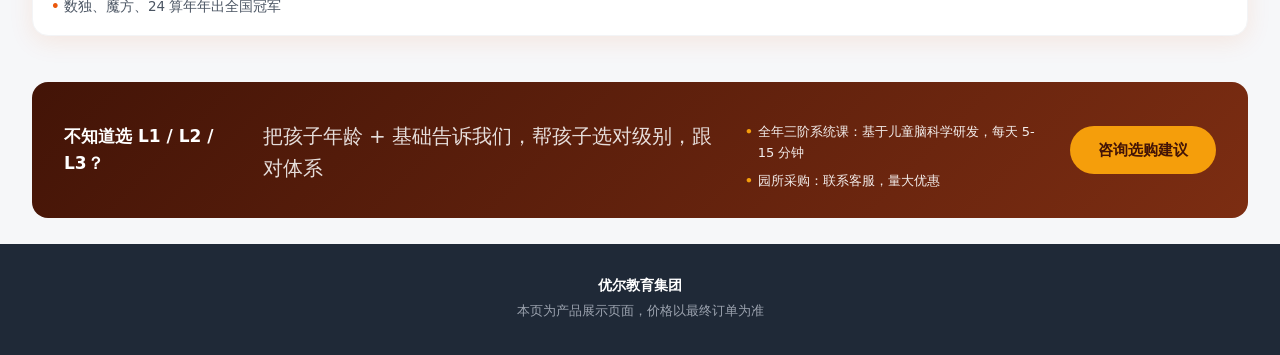
==== commit a3c76bd8: "全站价格更新：party/feast/grid/m24/ L1L2L3 统一建议售价 + 首页前缀 + SW v40" ====
--- a/index.html
+++ b/index.html
@@ -110,7 +110,7 @@
           <p class="tagline" data-page-node-id="GK0DptIAwXDhNvhNoOOIjm">2-4岁零基础，游戏化认识数字1-10、建立数感，配套视频课家长省心</p>
           <div class="meta" data-page-node-id="1biDVWjGUwpUzHS9e9TTuW"><span data-page-node-id="1ymRwXwzkPGfBH8lCLoHVy">1–2 人（亲子）</span><span data-page-node-id="9DZErHPztyUvvNzM3QcJUY">10–15 分钟/局</span><span data-page-node-id="VtUrWd7g5qYk75ucucRLXk">100+ 玩/教具</span></div>
           <div class="foot" data-page-node-id="AcAtQqP7Wq5Dc8RKJhCpsM">
-            <div class="price" data-page-node-id="gLabbiZuSwI9LwkJY1n4ZG"><span class="cur" data-page-node-id="h3fuV0Bg0SxHFDSg6yAzWR">¥</span><span class="num" data-page-node-id="v29i7KxtuEfMWZ6H3mSAmU">299</span><span class="unit" data-page-node-id="woJvEkCwOQR2WOhbQ4LyUK">/盒</span></div>
+            <div class="price" data-page-node-id="gLabbiZuSwI9LwkJY1n4ZG"><span class="cur" data-page-node-id="h3fuV0Bg0SxHFDSg6yAzWR">¥</span><span class="num" data-page-node-id="v29i7KxtuEfMWZ6H3mSAmU">358</span><span class="unit" data-page-node-id="woJvEkCwOQR2WOhbQ4LyUK">/盒</span></div>
             <span class="buy-btn" data-page-node-id="api8fv6WlQ5Vj9lH9EkZDE">查看详情</span>
           </div>
         </div>
@@ -126,7 +126,7 @@
           <p class="tagline" data-page-node-id="QEK6LCcQNIPVm67PgAJD3u">5-6岁数感进阶，从数数到运算、理解加减本质</p>
           <div class="meta" data-page-node-id="1CSXrIaevi0P0Vr4HLuK9m"><span data-page-node-id="YpYWnlnuGjmTOoMnJEq0fq">1–2 人（亲子）</span><span data-page-node-id="xipAhpXxXTkvVeKJ042JJH">15–20 分钟/局</span><span data-page-node-id="tKhp03oaieuHBjJ1dvXuz0">100+ 玩/教具</span></div>
           <div class="foot" data-page-node-id="0OS48WN6CHLcRbPwYpaABL">
-            <div class="price" data-page-node-id="zpWYJoi6b7bvqEDD4CDTTE"><span class="cur" data-page-node-id="dLOgTC97rPAFYp4tlYzqR8">¥</span><span class="num" data-page-node-id="OzE1f6Ei8jYlidLnsVEcux">299</span><span class="unit" data-page-node-id="4vsz8Y0X7gYvdjwf40CzeZ">/盒</span></div>
+            <div class="price" data-page-node-id="zpWYJoi6b7bvqEDD4CDTTE"><span class="cur" data-page-node-id="dLOgTC97rPAFYp4tlYzqR8">¥</span><span class="num" data-page-node-id="OzE1f6Ei8jYlidLnsVEcux">358</span><span class="unit" data-page-node-id="4vsz8Y0X7gYvdjwf40CzeZ">/盒</span></div>
             <span class="buy-btn" data-page-node-id="nWwkFllV3gXb1TAYCrVC8Q">查看详情</span>
           </div>
         </div>
@@ -142,7 +142,7 @@
           <p class="tagline" data-page-node-id="78m1U92lj1Ur8erVbqDwXP">7-8岁数学思维飞跃，从运算到推理、培养空间与逻辑</p>
           <div class="meta" data-page-node-id="nacHZORM8ALDmApKOMFZVM"><span data-page-node-id="qfYNuC8N4PIoAdDDaKH9IO">1–2 人（亲子）</span><span data-page-node-id="yRoh4PHafyo6FPnhD1cm0B">20 分钟/局</span><span data-page-node-id="3uhlKhchj7SerRhaM8Wklx">100+ 玩/教具</span></div>
           <div class="foot" data-page-node-id="Rf2L1o7kkBLxVw8wgF7rMr">
-            <div class="price" data-page-node-id="MGDxGIIrgauU39CJ9l9GPZ"><span class="cur" data-page-node-id="lA7LJ2vjpv6YYclyDFOMHS">¥</span><span class="num" data-page-node-id="GxUIM0M6w90GVjRxZBpGME">299</span><span class="unit" data-page-node-id="FKF99UwDTyZWnzYfwnPqg2">/盒</span></div>
+            <div class="price" data-page-node-id="MGDxGIIrgauU39CJ9l9GPZ"><span class="cur" data-page-node-id="lA7LJ2vjpv6YYclyDFOMHS">¥</span><span class="num" data-page-node-id="GxUIM0M6w90GVjRxZBpGME">799</span><span class="unit" data-page-node-id="FKF99UwDTyZWnzYfwnPqg2">/盒</span></div>
             <span class="buy-btn" data-page-node-id="vC7aarR05eLFNGdEewUhcQ">查看详情</span>
           </div>
         </div>
@@ -169,7 +169,7 @@
           <p class="tagline" data-page-node-id="8ObKRSQ4B6Pfs3OJ8uH5bq">既是好玩的桌游，又是专业的数学课</p>
           <div class="meta" data-page-node-id="7s69kdEX4HRuyGeiGguI3u"><span data-page-node-id="ULp2Fdu6eo0eFNBMeofE7x">2–4 人</span><span data-page-node-id="Nh5zl2vbAYCWVpLoarYUAc">15 分钟/局</span><span data-page-node-id="hpyibKqGB8CTOaf4nR9xKP">5 大游戏机制</span></div>
           <div class="foot" data-page-node-id="E0mBnuyz3dcV8IMAo6uEM8">
-            <div class="price" style="color:#15803d" data-page-node-id="0drRt7RfHMjzYhPxayk5x8"><span class="cur" style="color:inherit" data-page-node-id="lCrq5GaLq9uXpgKK1wsDSe">¥</span><span class="num" data-page-node-id="1ZCvs00WEXv5CciLAfHk5c">399</span><span class="unit" data-page-node-id="kYR8QCODzLS3okbXRoafgS">/套</span></div>
+            <div class="price" style="color:#15803d" data-page-node-id="0drRt7RfHMjzYhPxayk5x8"><span style="font-size:13px;font-weight:700;opacity:.85;margin-right:3px;">建议售价</span><span class="cur" style="color:inherit" data-page-node-id="lCrq5GaLq9uXpgKK1wsDSe">¥</span><span class="num" data-page-node-id="1ZCvs00WEXv5CciLAfHk5c">129</span><span class="unit" data-page-node-id="kYR8QCODzLS3okbXRoafgS">/套</span></div>
             <span class="buy-btn" style="background:linear-gradient(135deg,#15803dcc,#15803d);" data-page-node-id="yyv3Q05zQuddvUitOjB4rR">查看详情</span>
           </div>
         </div>
@@ -185,7 +185,7 @@
           <p class="tagline" data-page-node-id="WviCOZgkNCQho3kxkMVr97">拍铃抢答，5 以内加减法越玩越快</p>
           <div class="meta" data-page-node-id="k5DaBqDDMY8xfM3H3uGPWa"><span data-page-node-id="PS8bqLUcbHJ9AG0YVFKTxp">3–5 人（4 人最佳）</span><span data-page-node-id="KvxlnKxDkHnyOXCSPLzsV4">5 课阶梯进阶</span><span data-page-node-id="spBrJuG9zxHwkyCpkwm6BF">L1 课程配套游戏</span></div>
           <div class="foot" data-page-node-id="VMdSdlcgPqZmxYxQf4Ub5j">
-            <div class="price" style="color:#e11d48" data-page-node-id="DufhlsZcLELMocmqbRDWHS"><span style="font-size:15px;font-weight:800;" data-page-node-id="ViEgTWErX8hYpWyCyU1ZTW">L1 课程配套</span></div>
+            <div class="price" style="color:#e11d48" data-page-node-id="DufhlsZcLELMocmqbRDWHS"><span style="font-size:13px;font-weight:700;opacity:.85;margin-right:3px;">建议售价</span><span class="cur" style="color:inherit">¥</span><span class="num">59.9</span></div>
             <span class="buy-btn" style="background:linear-gradient(135deg,#e11d48cc,#e11d48);" data-page-node-id="FhMTWAcyMufHh69fRi6tLA">查看详情</span>
           </div>
         </div>
@@ -201,7 +201,7 @@
           <p class="tagline" data-page-node-id="IJDWVKLi8Khmfn5NFKw7GJ">不是课程，胜似课程。孩子觉得在玩，家长知道在学</p>
           <div class="meta" data-page-node-id="GqN3oSoesFBcnMrpsE2A1u"><span data-page-node-id="ZQm5Wwkrh9EMq4xSiPhY4V">2–3 人</span><span data-page-node-id="CsXCM2JEUZ6daUFf5zuK9J">15–30 分钟/次</span><span data-page-node-id="hPw2qphPtzMeKDhNaq1eLQ">60 种玩法</span></div>
           <div class="foot" data-page-node-id="ed7k00uXNjkA5YpO7TV8v1">
-            <div class="price" style="color:#d97706" data-page-node-id="0MsoFZ5qUyKjjDYDVzxr1s"><span style="font-size:15px;font-weight:800;" data-page-node-id="6xTAt0aAOjJ205JvO5vNQW">直播间专属价</span></div>
+            <div class="price" style="color:#d97706" data-page-node-id="0MsoFZ5qUyKjjDYDVzxr1s"><span style="font-size:13px;font-weight:700;opacity:.85;margin-right:3px;">建议售价</span><span class="cur" style="color:inherit">¥</span><span class="num">59.9</span></div>
             <span class="buy-btn" style="background:linear-gradient(135deg,#d97706cc,#d97706);" data-page-node-id="hFb33NpWvKiiZfl6HKQUbq">查看详情</span>
           </div>
         </div>
@@ -304,7 +304,7 @@
           <p class="tagline">${p.tagline}</p>
           <div class="meta"><span>${p.players}</span><span>${p.duration}</span><span>100+ 玩/教具</span></div>
           <div class="foot">
-            <div class="price"><span class="cur">¥</span><span class="num">${p.price}</span><span class="unit">/盒</span></div>
+            <div class="price"><span style="font-size:13px;font-weight:700;opacity:.85;margin-right:3px;">建议售价</span><span class="cur">¥</span><span class="num">${p.price}</span><span class="unit">/盒</span></div>
             <span class="buy-btn">查看详情</span>
           </div>
         </div>
@@ -326,7 +326,7 @@
           <p class="tagline">${g.tagline}</p>
           <div class="meta"><span>${g.meta[1]}</span><span>${g.meta[2]}</span><span>${g.meta[3]}</span></div>
           <div class="foot">
-            <div class="price" style="color:${g.themeColor}">${g.priceLabel ? '<span class="cur" style="color:inherit">¥</span><span class="num">' + g.priceLabel + '</span><span class="unit">' + (g.priceSuffix||'') + '</span>' : '<span style="font-size:15px;font-weight:800;">' + g.priceText + '</span>'}</div>
+            <div class="price" style="color:${g.themeColor}">${g.pricePrefix ? '<span style="font-size:13px;font-weight:700;opacity:.85;margin-right:3px;">' + g.pricePrefix + '</span>' : ''}${g.priceLabel ? '<span class="cur" style="color:inherit">¥</span><span class="num">' + g.priceLabel + '</span><span class="unit">' + (g.priceSuffix||'') + '</span>' : '<span style="font-size:15px;font-weight:800;">' + g.priceText + '</span>'}</div>
             <span class="buy-btn" style="background:linear-gradient(135deg,${g.themeColor}cc,${g.themeColor});">查看详情</span>
           </div>
         </div>
--- a/styles.css
+++ b/styles.css
@@ -898,14 +898,13 @@
   /* 奇数段时最后一张卡跨满整行，避免右下留白 */
   .ov-sec .ov-para:last-child:nth-child(odd) { grid-column: 1 / -1; }
   .ov-sec .ov-para p { line-height: 1.8; }
-  /* 阶段定位卡：桌面横向内部布局（左标语 / 右目标与衔接） */
+  /* 阶段定位卡：桌面横向内部布局（左标语 / 右目标与衔接，上下居中对齐） */
   .stage-hero {
     display: grid; grid-template-columns: 1.05fr 1fr;
-    gap: 8px 26px; align-items: start;
+    gap: 14px 28px; align-items: stretch;
   }
-  .stage-hero .stage-label { grid-column: 1; justify-self: start; }
-  .stage-hero .stage-slogan, .stage-hero .stage-focus { grid-column: 1; }
-  .stage-hero .stage-goal, .stage-hero .stage-bridge { grid-column: 2; margin-top: 0; }
+  .stage-main { display: flex; flex-direction: column; justify-content: center; }
+  .stage-side { display: flex; flex-direction: column; gap: 10px; justify-content: center; }
   .d-pane .contents-grid { grid-template-columns: repeat(3, 1fr); }
 }
 
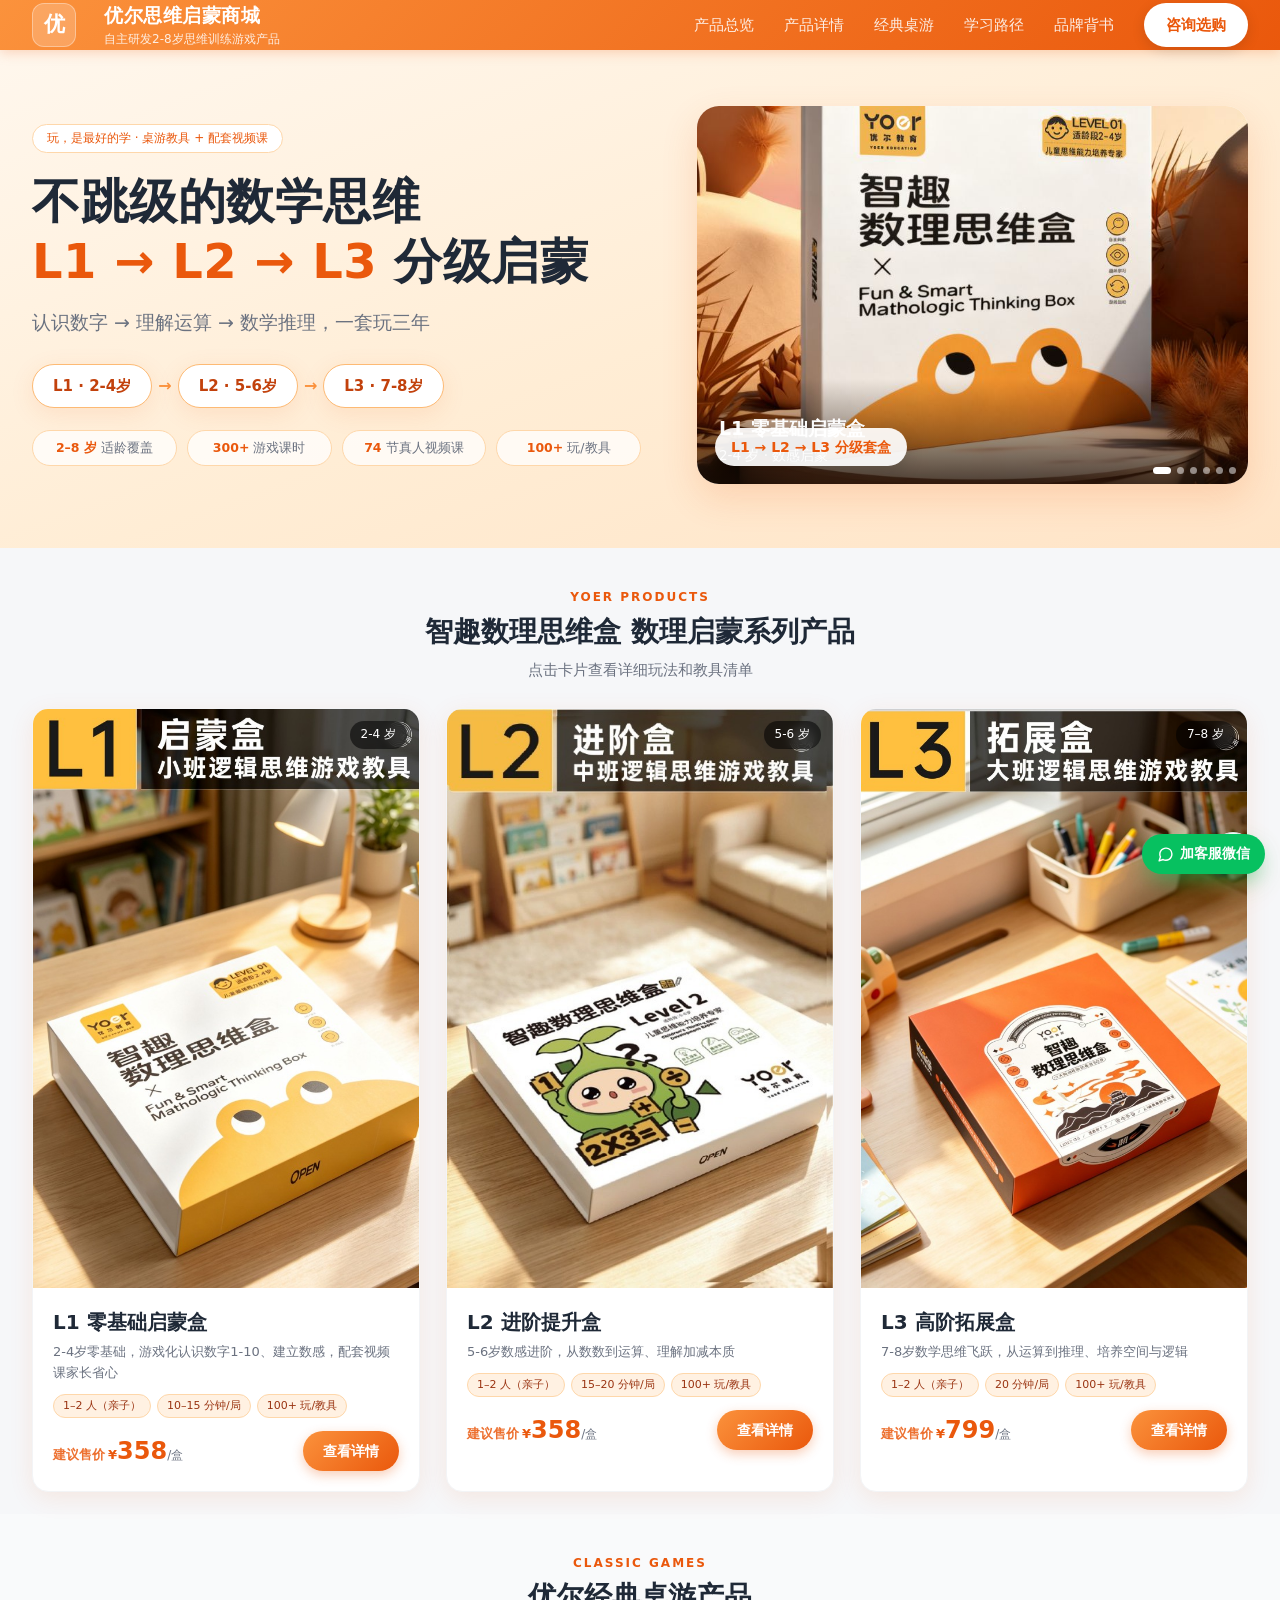
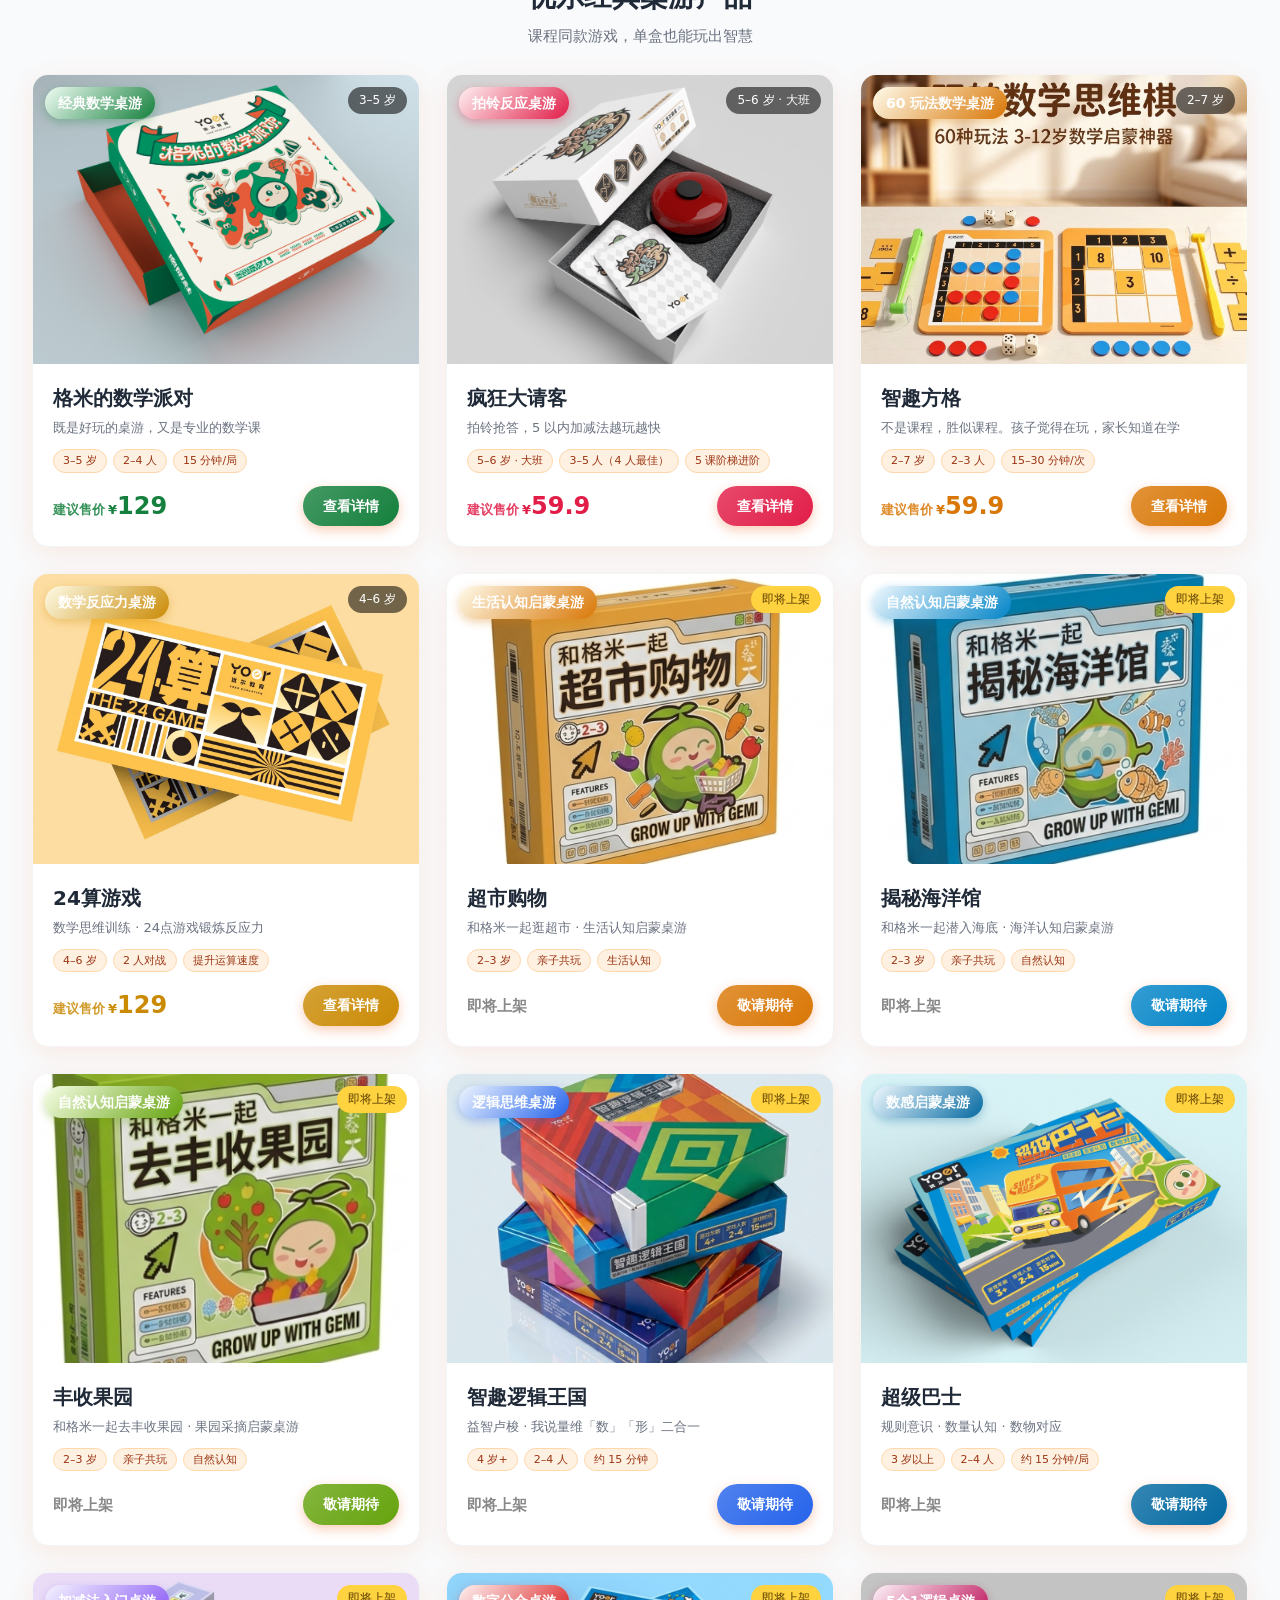
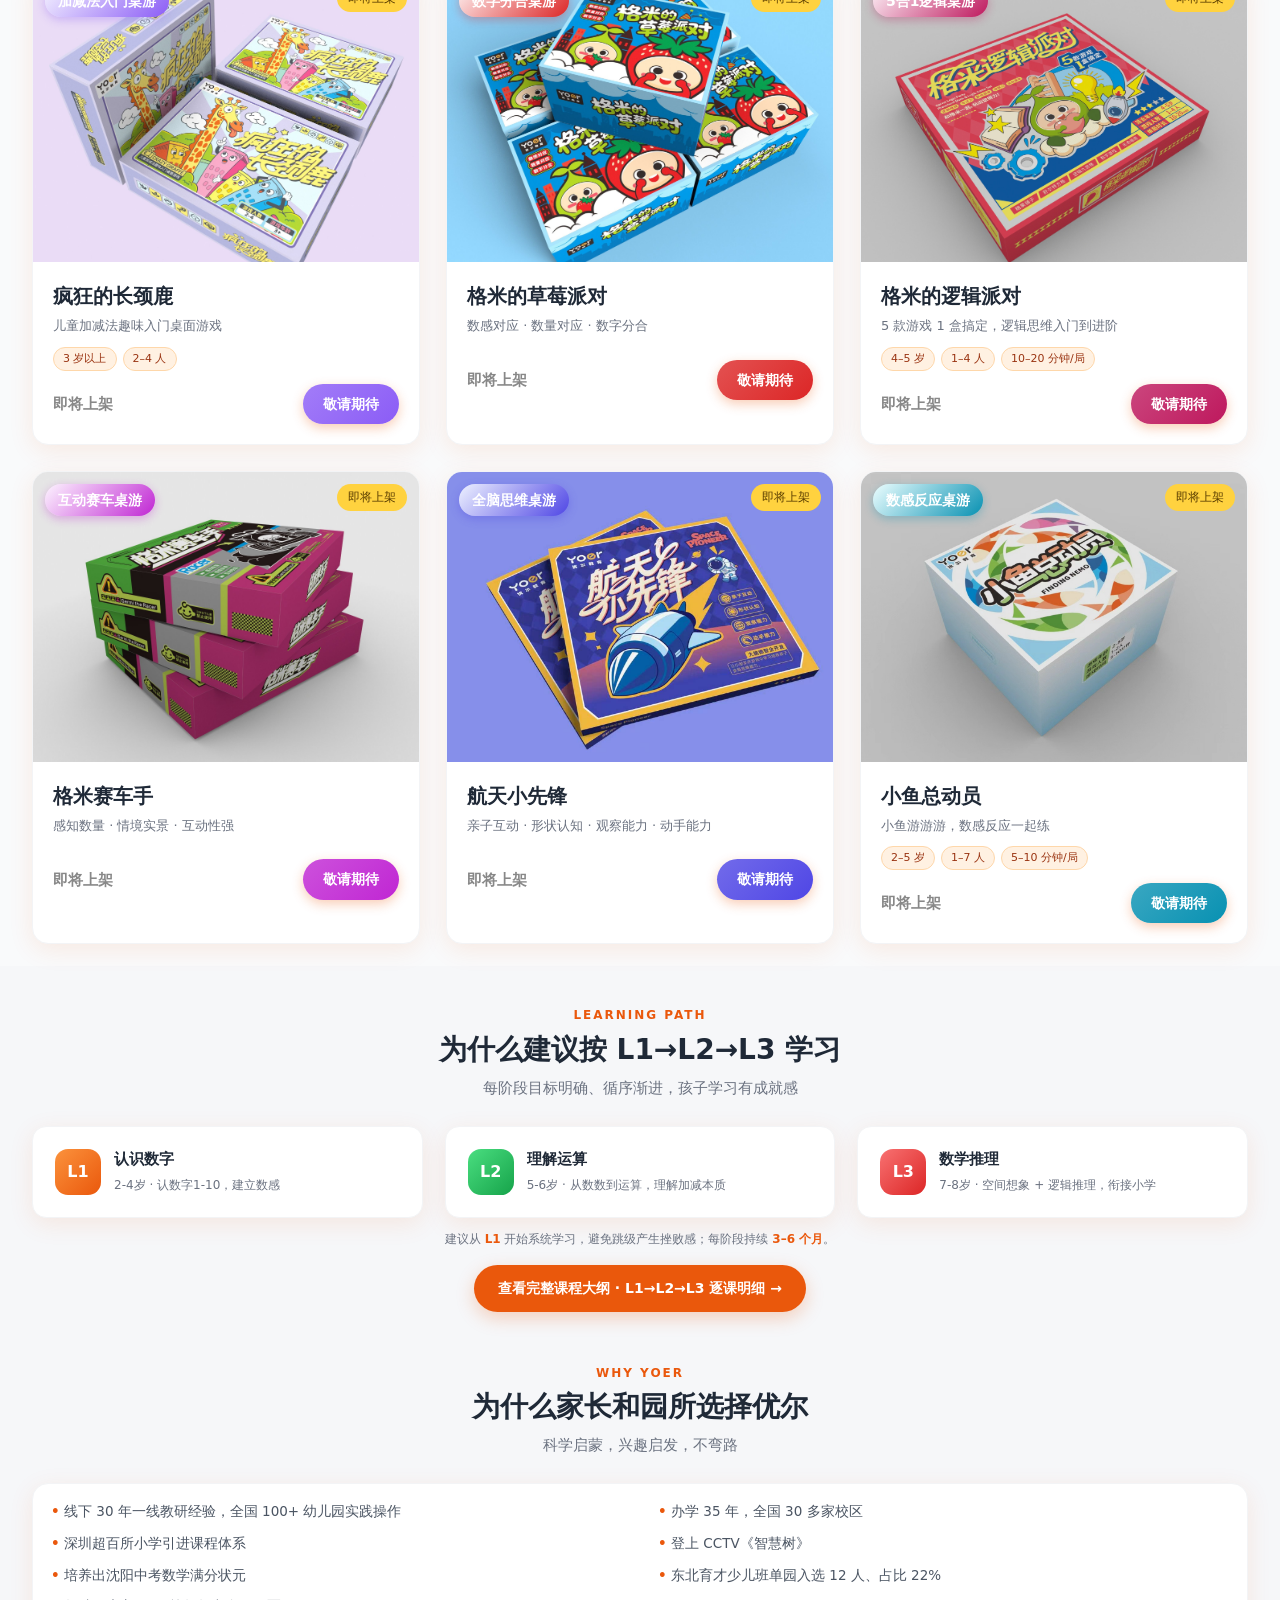
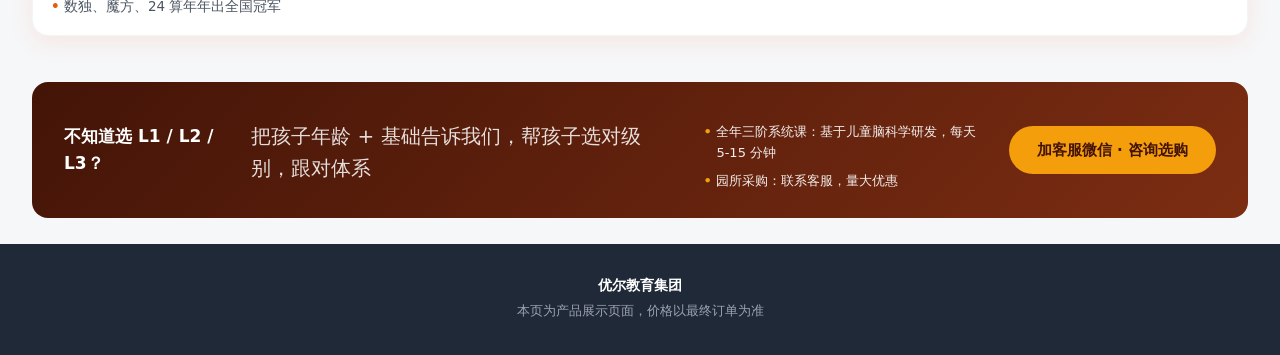
==== commit 7b5f9d32: "全站引流改造：加客服微信CTA（购买栏/首页浮窗/弹层）+ 11款桌游即将上架占位页 + SW v41" ====
--- a/index.html
+++ b/index.html
@@ -14,7 +14,27 @@
   <link rel="stylesheet" href="styles.css" data-page-node-id="rWo8KKOoQdB3JeziVj7hC2">
   <link rel="stylesheet" href="desktop.css" data-page-node-id="O5agEhXubYfzUEaBEIuwIc">
   <script src="app.js" defer=""></script>
-<style id="__dm_no_drag_style__">* { -webkit-user-drag: none !important; }</style><style id="__dm_bindable_badge_style__">[data-sp-bindable="database"]{outline:1px dashed #0088ff;outline-offset:2px;border-radius:4px;}[data-sp-bindable="database"] *{pointer-events:none !important;transition:none !important;animation:none !important;}[data-sp-bindable="database"]{transition:none !important;animation:none !important;}</style></head>
+<style id="__dm_no_drag_style__">* { -webkit-user-drag: none !important; }</style><style id="__dm_bindable_badge_style__">[data-sp-bindable="database"]{outline:1px dashed #0088ff;outline-offset:2px;border-radius:4px;}[data-sp-bindable="database"] *{pointer-events:none !important;transition:none !important;animation:none !important;}[data-sp-bindable="database"]{transition:none !important;animation:none !important;}</style>
+<style>
+  /* 加微信浮窗与弹层（与游戏页同一套引流入口） */
+  .wx-float { position: fixed; right: 15px; bottom: 74px; z-index: 900; display: inline-flex; align-items: center; gap: 6px;
+    background: #07C160; color: #fff; font-weight: 800; font-size: 13.5px; padding: 11px 15px; border-radius: 999px;
+    box-shadow: 0 10px 24px -8px rgba(7,193,96,.7); border: none; cursor: pointer; }
+  .wx-float svg { width: 17px; height: 17px; }
+  .wx-float:hover { background: #06ad56; }
+  .wx-mask { position: fixed; inset: 0; background: rgba(0,0,0,.55); display: none; align-items: center; justify-content: center; z-index: 9999; padding: 20px; }
+  .wx-mask.show { display: flex; }
+  .wx-pop { position: relative; width: min(340px, 92vw); background: #fff; border-radius: 20px; padding: 26px 22px 22px; text-align: center; box-shadow: 0 30px 70px -20px rgba(0,0,0,.5); }
+  .wx-pop h3 { font-size: 18px; font-weight: 900; color: #111; }
+  .wx-pop .sub { font-size: 13px; color: #666; margin-top: 6px; line-height: 1.6; }
+  .wx-pop .qr { width: 200px; height: 200px; margin: 16px auto 12px; border-radius: 14px; border: 1px solid #eee; object-fit: cover; }
+  .wx-pop .wxid-box { display: inline-flex; align-items: center; gap: 8px; background: #f4faf6; border: 1px dashed #07C160; color: #0a8a47; font-weight: 800; font-size: 16px; padding: 9px 14px; border-radius: 12px; }
+  .wx-pop .wx-copy { margin-top: 12px; width: 100%; border: none; background: #07C160; color: #fff; font-weight: 800; font-size: 15px; padding: 12px; border-radius: 12px; cursor: pointer; }
+  .wx-pop .wx-copy:active { background: #06ad56; }
+  .wx-pop .note { font-size: 12px; color: #999; margin-top: 10px; line-height: 1.6; }
+  .wx-pop .close { position: absolute; top: 12px; right: 14px; width: 30px; height: 30px; border: none; background: #f0f0f0; border-radius: 50%; font-size: 18px; color: #888; cursor: pointer; line-height: 1; }
+  @media (min-width: 1000px) { .wx-float { bottom: 26px; } }
+</style></head>
 <body data-page-node-id="Vrn51f5DeyUNTCA3iCYRVb" style="position: relative;">
   <header class="topbar" data-page-node-id="KBWwqrVsmk0E9VdF5LMB38">
     <div class="topbar-inner" data-page-node-id="wqGa830fygDpvsMjtH6BQS">
@@ -274,7 +294,7 @@
         <li data-page-node-id="cUKivTaAvFuyV9HCJJgcGW">全年三阶系统课：基于儿童脑科学研发，每天 5-15 分钟</li>
         <li data-page-node-id="ShO2bRGBFcddhQ229gF8g2" style="">园所采购：联系客服，量大优惠​​</li>
       </ul>
-      <span class="go" data-page-node-id="W0teoV6zb8jpA1giVQ9UZK">咨询选购建议</span>
+      <span class="go" id="buyGo" data-page-node-id="W0teoV6zb8jpA1giVQ9UZK">加客服微信 · 咨询选购</span>
     </div>
   </section>
 
@@ -283,6 +303,25 @@
       <b data-page-node-id="wKBrMCwK5miTM4vAAZTC07">优尔教育集团</b>本页为产品展示页面，价格以最终订单为准
     </div>
   </footer>
+
+  <!-- 加微信浮窗按钮 -->
+  <button class="wx-float" id="wxFloat" aria-label="加客服微信">
+    <svg viewBox="0 0 24 24" fill="none" stroke="currentColor" stroke-width="2" stroke-linecap="round" stroke-linejoin="round"><path d="M21 11.5a8.38 8.38 0 0 1-.9 3.8 8.5 8.5 0 0 1-7.6 4.7 8.38 8.38 0 0 1-3.8-.9L3 21l1.9-5.7a8.38 8.38 0 0 1-.9-3.8 8.5 8.5 0 0 1 4.7-7.6 8.38 8.38 0 0 1 3.8-.9h.5a8.48 8.48 0 0 1 8 8v.5Z"/></svg>
+    加客服微信
+  </button>
+
+  <!-- 加微信弹层 -->
+  <div class="wx-mask" id="wxMask">
+    <div class="wx-pop">
+      <button class="close" id="wxClose" aria-label="关闭">×</button>
+      <h3>加客服微信</h3>
+      <p class="sub">长按或截图保存二维码，微信扫一扫添加<br>备注「孩子年龄 + 产品名」优先通过</p>
+      <img class="qr" id="wxQr" src="images/wechat-qr.png" alt="客服微信二维码">
+      <div class="wxid-box">微信号：<span id="wxId">yoer4001087</span></div>
+      <button class="wx-copy" id="wxCopy">复制微信号</button>
+      <p class="note">添加后客服会发您产品详情、玩法视频与最新优惠</p>
+    </div>
+  </div>
 
   <script src="products.js"></script>
   <script src="games.js"></script>
@@ -314,20 +353,25 @@
     // 渲染经典桌游卡
     document.getElementById('gameList').innerHTML = GAME_ORDER.map(id => {
       const g = GAMES[id];
+      const metaOk = (g.meta || []).filter(m => m && m !== '内容待填充');
+      const priceHtml = g.coming
+        ? '<span style="font-size:15px;font-weight:800;color:#888;">即将上架</span>'
+        : (g.pricePrefix ? '<span style="font-size:13px;font-weight:700;opacity:.85;margin-right:3px;">' + g.pricePrefix + '</span>' : '')
+          + (g.priceLabel ? '<span class="cur" style="color:inherit">¥</span><span class="num">' + g.priceLabel + '</span><span class="unit">' + (g.priceSuffix||'') + '</span>' : '<span style="font-size:15px;font-weight:800;">' + g.priceText + '</span>');
       return `
       <a class="p-card" href="game.html?id=${g.id}">
         <div class="cover">
           <img src="${g.cardImg}" alt="${g.name}" loading="lazy">
           <span class="lv-badge" style="background:linear-gradient(135deg,${g.themeColorSoft},${g.themeColor});color:#fff;box-shadow:0 3px 10px ${g.themeColor}55;">${g.levelTag}</span>
-          <span class="age-chip">${g.meta[0]}</span>
+          ${g.coming ? '<span class="age-chip" style="background:#ffd23f;color:#5a3d00;">即将上架</span>' : '<span class="age-chip">' + g.meta[0] + '</span>'}
         </div>
         <div class="body">
           <h3>${g.name}</h3>
           <p class="tagline">${g.tagline}</p>
-          <div class="meta"><span>${g.meta[1]}</span><span>${g.meta[2]}</span><span>${g.meta[3]}</span></div>
+          <div class="meta">${metaOk.slice(0, 3).map(m => '<span>' + m + '</span>').join('')}</div>
           <div class="foot">
-            <div class="price" style="color:${g.themeColor}">${g.pricePrefix ? '<span style="font-size:13px;font-weight:700;opacity:.85;margin-right:3px;">' + g.pricePrefix + '</span>' : ''}${g.priceLabel ? '<span class="cur" style="color:inherit">¥</span><span class="num">' + g.priceLabel + '</span><span class="unit">' + (g.priceSuffix||'') + '</span>' : '<span style="font-size:15px;font-weight:800;">' + g.priceText + '</span>'}</div>
-            <span class="buy-btn" style="background:linear-gradient(135deg,${g.themeColor}cc,${g.themeColor});">查看详情</span>
+            <div class="price" style="color:${g.coming ? '#888' : g.themeColor}">${priceHtml}</div>
+            <span class="buy-btn" style="background:linear-gradient(135deg,${g.themeColor}cc,${g.themeColor});">${g.coming ? '敬请期待' : '查看详情'}</span>
           </div>
         </div>
       </a>`;
@@ -386,6 +430,27 @@
     window.addEventListener('online', syncTip);
     window.addEventListener('offline', syncTip);
     syncTip();
+
+    // ===== 加微信（全站统一引流入口） =====
+    const WECHAT_ID = 'yoer4001087';
+    const WECHAT_QR = 'images/wechat-qr.png';
+    const wxIdEl = document.getElementById('wxId');
+    const wxQrEl = document.getElementById('wxQr');
+    if (wxIdEl) wxIdEl.textContent = WECHAT_ID;
+    if (wxQrEl) wxQrEl.src = WECHAT_QR;
+    function openWechat() { const m = document.getElementById('wxMask'); if (m) m.classList.add('show'); }
+    function closeWechat() { const m = document.getElementById('wxMask'); if (m) m.classList.remove('show'); }
+    const wxMaskEl = document.getElementById('wxMask');
+    if (wxMaskEl) {
+      wxMaskEl.addEventListener('click', e => { if (e.target.id === 'wxMask' || e.target.id === 'wxClose') closeWechat(); });
+      document.getElementById('wxCopy').addEventListener('click', async () => {
+        try { await navigator.clipboard.writeText(WECHAT_ID); }
+        catch (_) { const t = document.createElement('textarea'); t.value = WECHAT_ID; document.body.appendChild(t); t.select(); try { document.execCommand('copy'); } catch (e) {} t.remove(); }
+        const b = document.getElementById('wxCopy'); const o = b.textContent; b.textContent = '已复制 ✓'; setTimeout(() => { b.textContent = o; }, 1500);
+      });
+    }
+    const wf = document.getElementById('wxFloat'); if (wf) wf.addEventListener('click', openWechat);
+    const buyGo = document.getElementById('buyGo'); if (buyGo) buyGo.addEventListener('click', openWechat);
   </script>
 
 
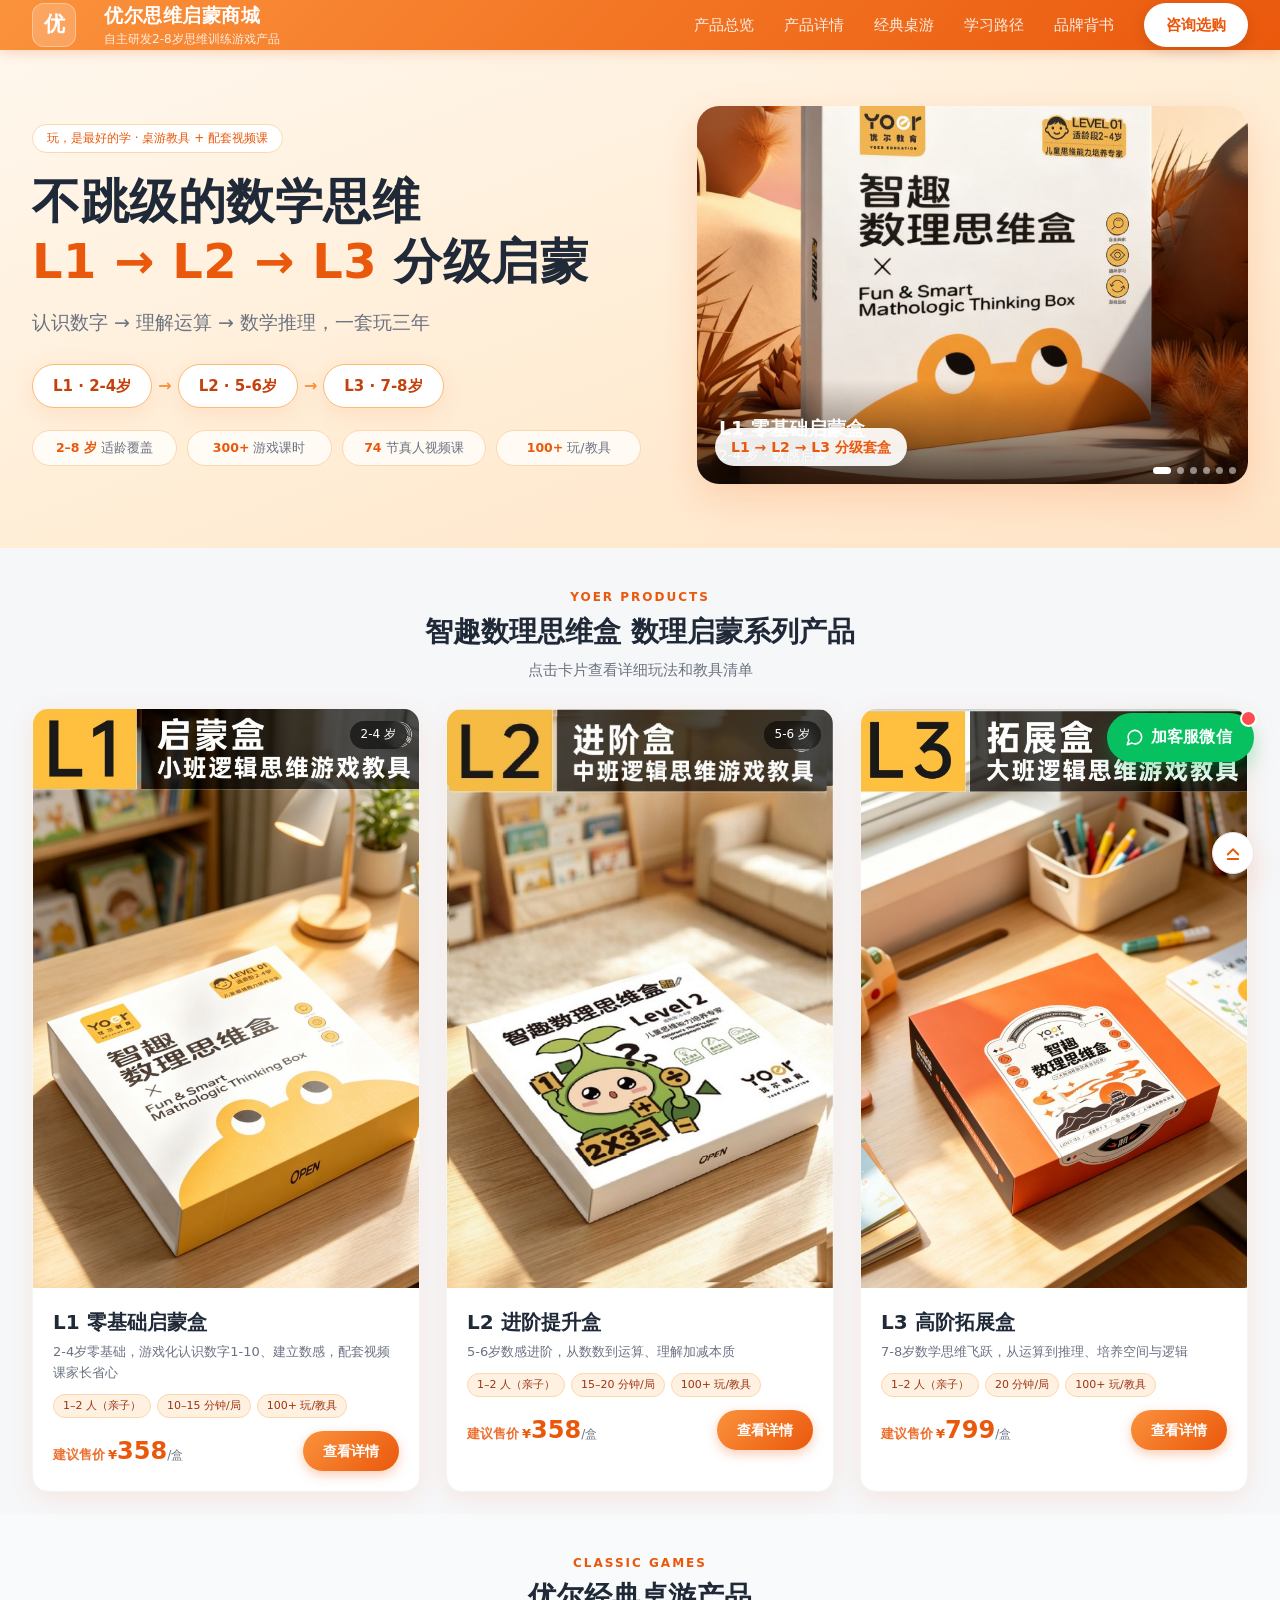
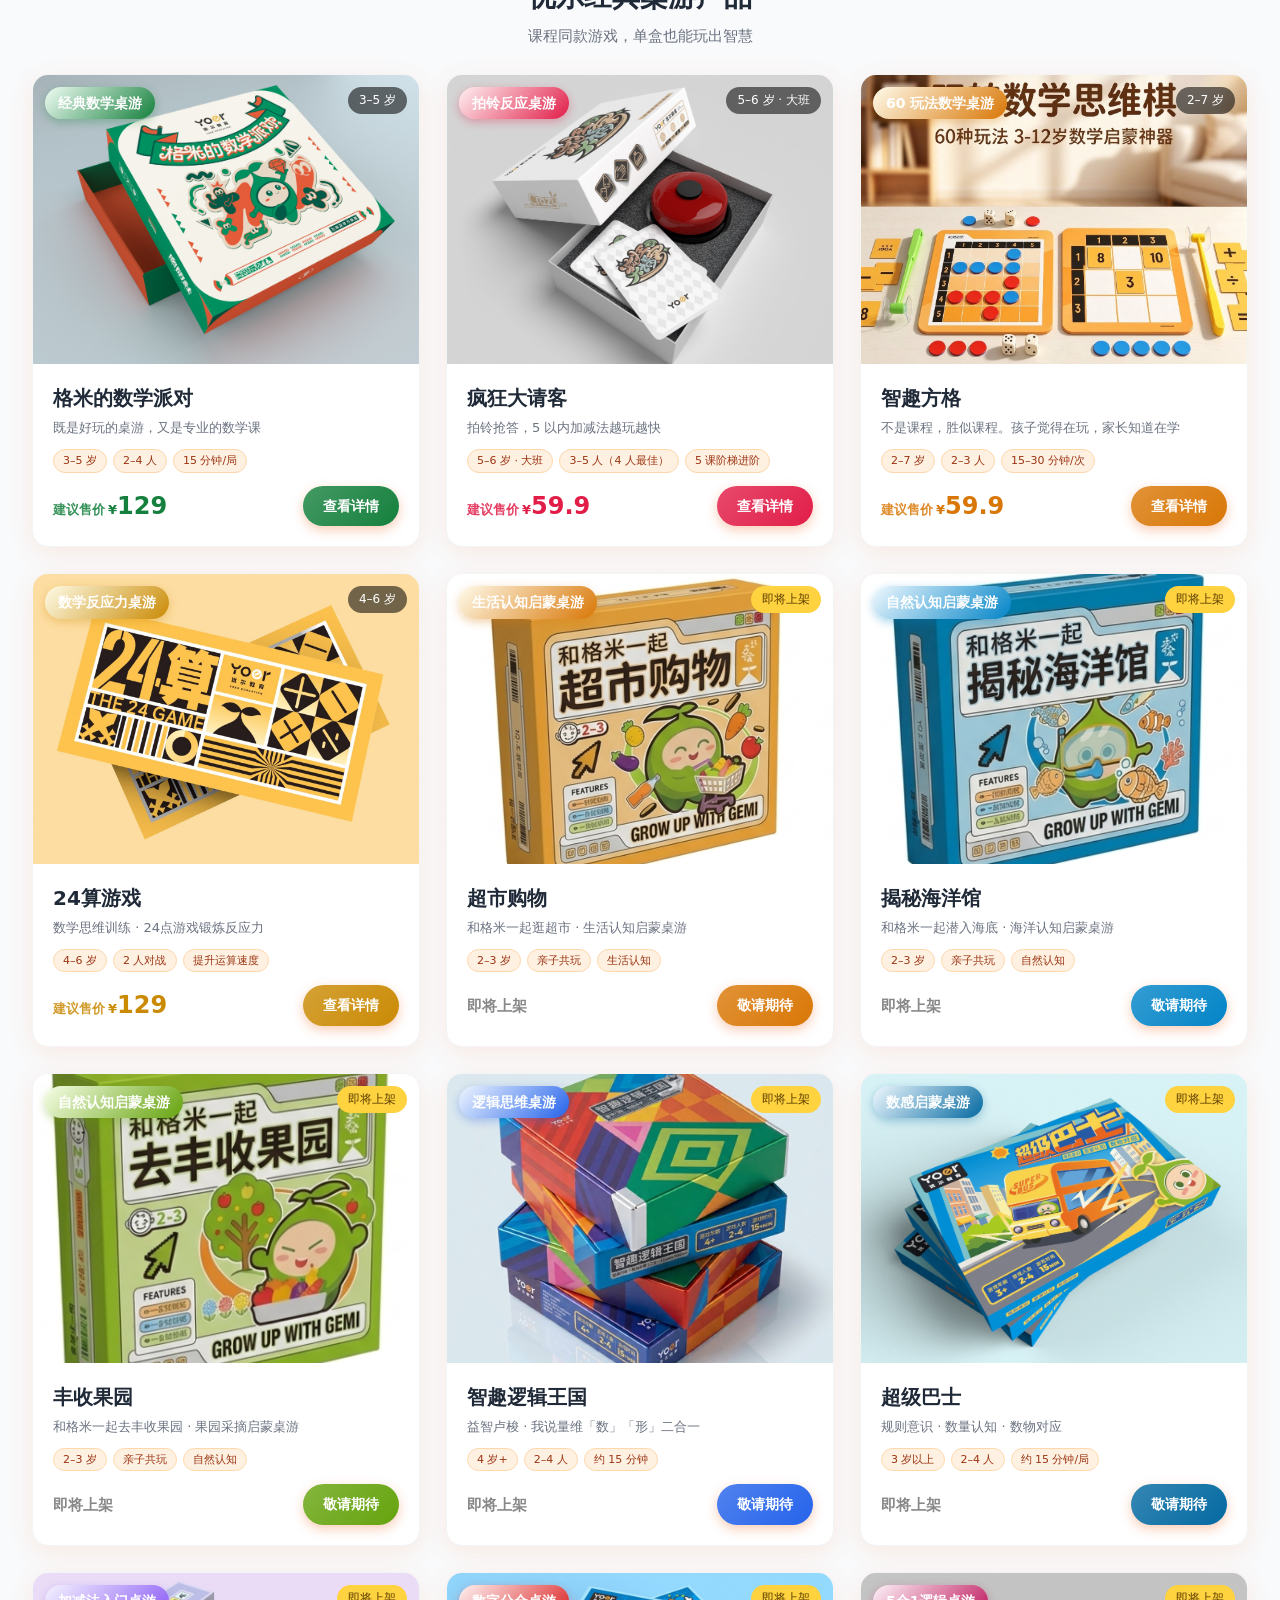
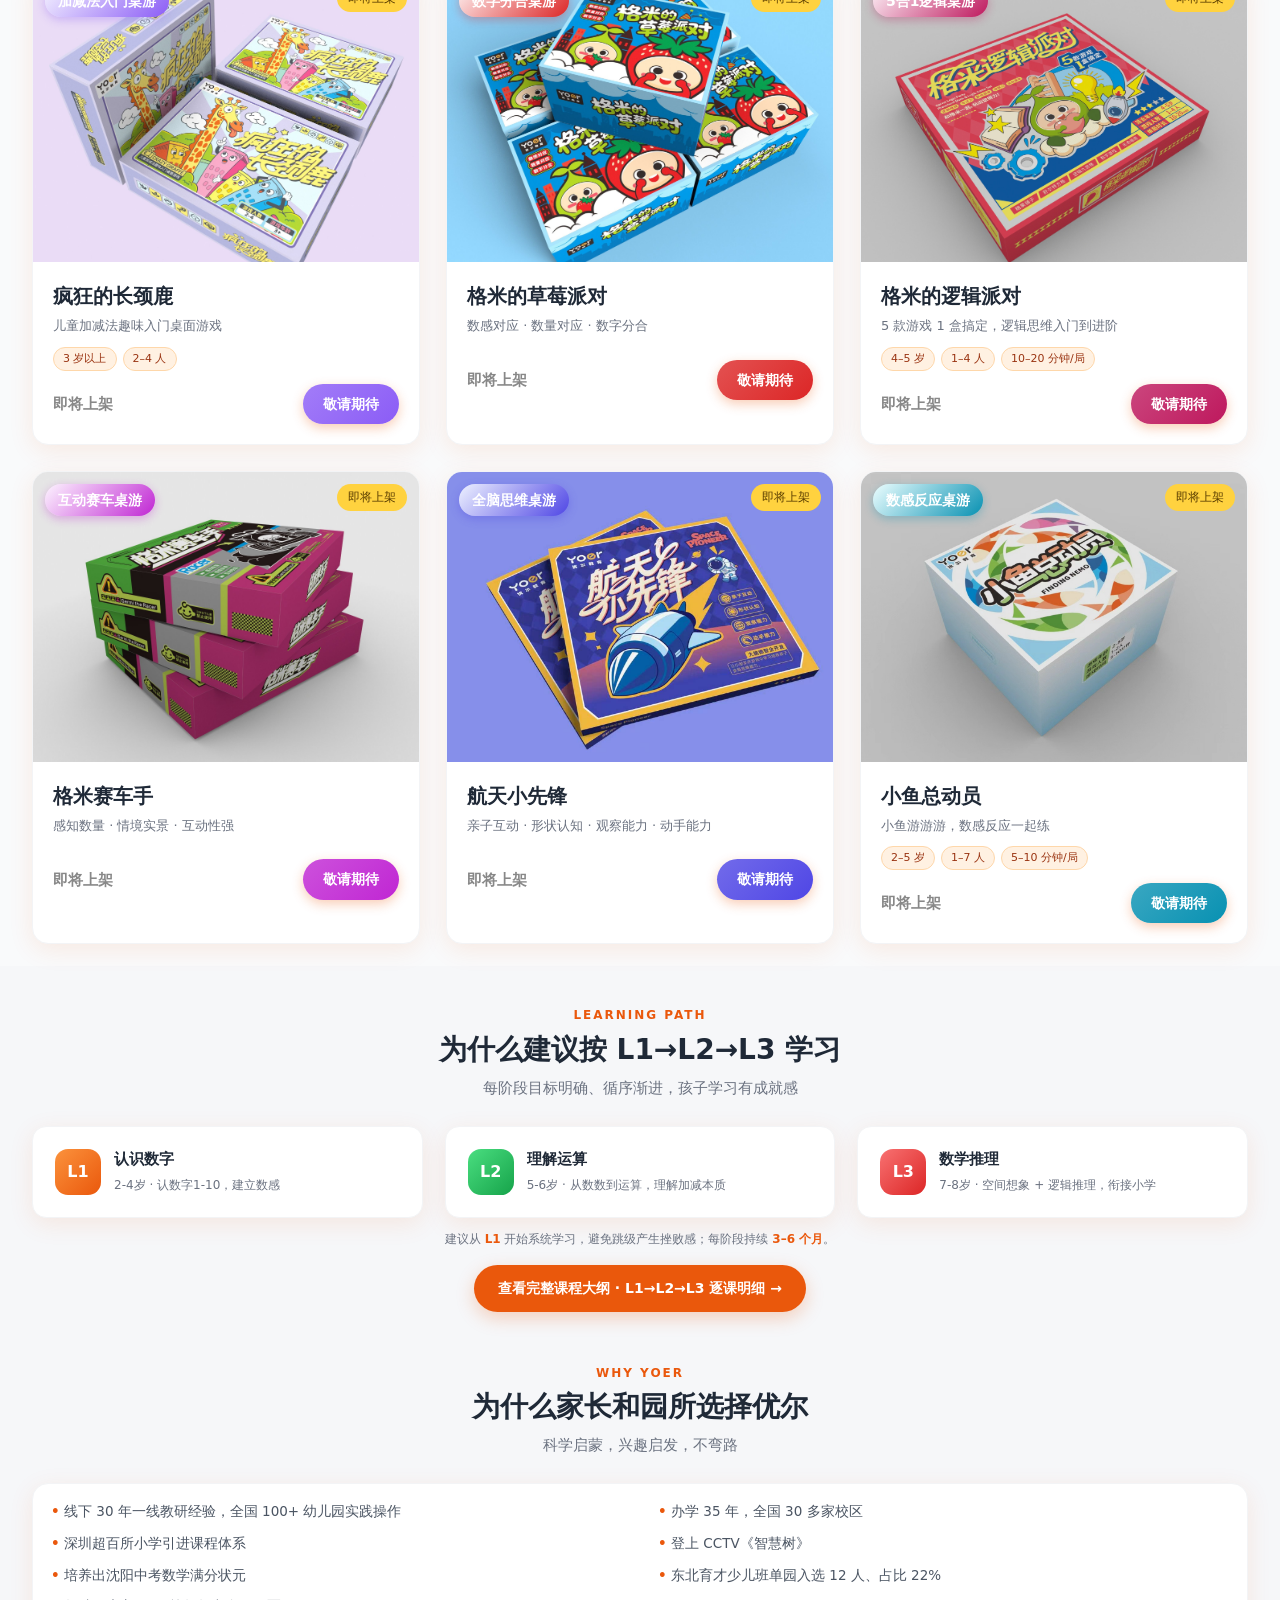
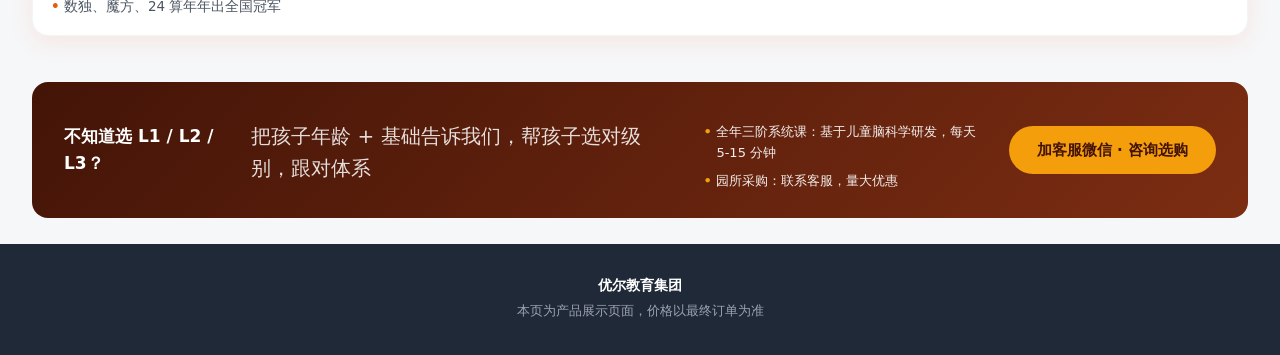
==== commit 7d8b35e2: "全站客服微信入口：app.js 统一注入悬浮按钮+移动端吸底咨询条，覆盖全部页面；导航「咨询选购」改微信绿直达弹层；清理各页重复微信代码 + SW v42" ====
--- a/index.html
+++ b/index.html
@@ -15,26 +15,7 @@
   <link rel="stylesheet" href="desktop.css" data-page-node-id="O5agEhXubYfzUEaBEIuwIc">
   <script src="app.js" defer=""></script>
 <style id="__dm_no_drag_style__">* { -webkit-user-drag: none !important; }</style><style id="__dm_bindable_badge_style__">[data-sp-bindable="database"]{outline:1px dashed #0088ff;outline-offset:2px;border-radius:4px;}[data-sp-bindable="database"] *{pointer-events:none !important;transition:none !important;animation:none !important;}[data-sp-bindable="database"]{transition:none !important;animation:none !important;}</style>
-<style>
-  /* 加微信浮窗与弹层（与游戏页同一套引流入口） */
-  .wx-float { position: fixed; right: 15px; bottom: 74px; z-index: 900; display: inline-flex; align-items: center; gap: 6px;
-    background: #07C160; color: #fff; font-weight: 800; font-size: 13.5px; padding: 11px 15px; border-radius: 999px;
-    box-shadow: 0 10px 24px -8px rgba(7,193,96,.7); border: none; cursor: pointer; }
-  .wx-float svg { width: 17px; height: 17px; }
-  .wx-float:hover { background: #06ad56; }
-  .wx-mask { position: fixed; inset: 0; background: rgba(0,0,0,.55); display: none; align-items: center; justify-content: center; z-index: 9999; padding: 20px; }
-  .wx-mask.show { display: flex; }
-  .wx-pop { position: relative; width: min(340px, 92vw); background: #fff; border-radius: 20px; padding: 26px 22px 22px; text-align: center; box-shadow: 0 30px 70px -20px rgba(0,0,0,.5); }
-  .wx-pop h3 { font-size: 18px; font-weight: 900; color: #111; }
-  .wx-pop .sub { font-size: 13px; color: #666; margin-top: 6px; line-height: 1.6; }
-  .wx-pop .qr { width: 200px; height: 200px; margin: 16px auto 12px; border-radius: 14px; border: 1px solid #eee; object-fit: cover; }
-  .wx-pop .wxid-box { display: inline-flex; align-items: center; gap: 8px; background: #f4faf6; border: 1px dashed #07C160; color: #0a8a47; font-weight: 800; font-size: 16px; padding: 9px 14px; border-radius: 12px; }
-  .wx-pop .wx-copy { margin-top: 12px; width: 100%; border: none; background: #07C160; color: #fff; font-weight: 800; font-size: 15px; padding: 12px; border-radius: 12px; cursor: pointer; }
-  .wx-pop .wx-copy:active { background: #06ad56; }
-  .wx-pop .note { font-size: 12px; color: #999; margin-top: 10px; line-height: 1.6; }
-  .wx-pop .close { position: absolute; top: 12px; right: 14px; width: 30px; height: 30px; border: none; background: #f0f0f0; border-radius: 50%; font-size: 18px; color: #888; cursor: pointer; line-height: 1; }
-  @media (min-width: 1000px) { .wx-float { bottom: 26px; } }
-</style></head>
+</head>
 <body data-page-node-id="Vrn51f5DeyUNTCA3iCYRVb" style="position: relative;">
   <header class="topbar" data-page-node-id="KBWwqrVsmk0E9VdF5LMB38">
     <div class="topbar-inner" data-page-node-id="wqGa830fygDpvsMjtH6BQS">
@@ -294,7 +275,7 @@
         <li data-page-node-id="cUKivTaAvFuyV9HCJJgcGW">全年三阶系统课：基于儿童脑科学研发，每天 5-15 分钟</li>
         <li data-page-node-id="ShO2bRGBFcddhQ229gF8g2" style="">园所采购：联系客服，量大优惠​​</li>
       </ul>
-      <span class="go" id="buyGo" data-page-node-id="W0teoV6zb8jpA1giVQ9UZK">加客服微信 · 咨询选购</span>
+      <span class="go" id="buyGo" data-wx-open data-page-node-id="W0teoV6zb8jpA1giVQ9UZK">加客服微信 · 咨询选购</span>
     </div>
   </section>
 
@@ -304,24 +285,7 @@
     </div>
   </footer>
 
-  <!-- 加微信浮窗按钮 -->
-  <button class="wx-float" id="wxFloat" aria-label="加客服微信">
-    <svg viewBox="0 0 24 24" fill="none" stroke="currentColor" stroke-width="2" stroke-linecap="round" stroke-linejoin="round"><path d="M21 11.5a8.38 8.38 0 0 1-.9 3.8 8.5 8.5 0 0 1-7.6 4.7 8.38 8.38 0 0 1-3.8-.9L3 21l1.9-5.7a8.38 8.38 0 0 1-.9-3.8 8.5 8.5 0 0 1 4.7-7.6 8.38 8.38 0 0 1 3.8-.9h.5a8.48 8.48 0 0 1 8 8v.5Z"/></svg>
-    加客服微信
-  </button>
-
-  <!-- 加微信弹层 -->
-  <div class="wx-mask" id="wxMask">
-    <div class="wx-pop">
-      <button class="close" id="wxClose" aria-label="关闭">×</button>
-      <h3>加客服微信</h3>
-      <p class="sub">长按或截图保存二维码，微信扫一扫添加<br>备注「孩子年龄 + 产品名」优先通过</p>
-      <img class="qr" id="wxQr" src="images/wechat-qr.png" alt="客服微信二维码">
-      <div class="wxid-box">微信号：<span id="wxId">yoer4001087</span></div>
-      <button class="wx-copy" id="wxCopy">复制微信号</button>
-      <p class="note">添加后客服会发您产品详情、玩法视频与最新优惠</p>
-    </div>
-  </div>
+  <!-- 加微信浮窗按钮与弹层由 app.js 全站统一注入 -->
 
   <script src="products.js"></script>
   <script src="games.js"></script>
@@ -430,27 +394,6 @@
     window.addEventListener('online', syncTip);
     window.addEventListener('offline', syncTip);
     syncTip();
-
-    // ===== 加微信（全站统一引流入口） =====
-    const WECHAT_ID = 'yoer4001087';
-    const WECHAT_QR = 'images/wechat-qr.png';
-    const wxIdEl = document.getElementById('wxId');
-    const wxQrEl = document.getElementById('wxQr');
-    if (wxIdEl) wxIdEl.textContent = WECHAT_ID;
-    if (wxQrEl) wxQrEl.src = WECHAT_QR;
-    function openWechat() { const m = document.getElementById('wxMask'); if (m) m.classList.add('show'); }
-    function closeWechat() { const m = document.getElementById('wxMask'); if (m) m.classList.remove('show'); }
-    const wxMaskEl = document.getElementById('wxMask');
-    if (wxMaskEl) {
-      wxMaskEl.addEventListener('click', e => { if (e.target.id === 'wxMask' || e.target.id === 'wxClose') closeWechat(); });
-      document.getElementById('wxCopy').addEventListener('click', async () => {
-        try { await navigator.clipboard.writeText(WECHAT_ID); }
-        catch (_) { const t = document.createElement('textarea'); t.value = WECHAT_ID; document.body.appendChild(t); t.select(); try { document.execCommand('copy'); } catch (e) {} t.remove(); }
-        const b = document.getElementById('wxCopy'); const o = b.textContent; b.textContent = '已复制 ✓'; setTimeout(() => { b.textContent = o; }, 1500);
-      });
-    }
-    const wf = document.getElementById('wxFloat'); if (wf) wf.addEventListener('click', openWechat);
-    const buyGo = document.getElementById('buyGo'); if (buyGo) buyGo.addEventListener('click', openWechat);
   </script>
 
 
--- a/styles.css
+++ b/styles.css
@@ -1044,3 +1044,128 @@
   .hero h1 { font-size: 24px; }
   .p-card .foot { margin-top: 14px; }
 }
+
+/* =========================================================
+   全站客服微信引流模块（app.js 统一注入，所有页面生效）
+   ========================================================= */
+:root { --wx-green: #07C160; --wx-green-d: #06ad56; }
+
+/* --- 悬浮入口按钮：比返回顶部更高、视觉更强 --- */
+.wx-float {
+  position: fixed; right: 14px; z-index: 88;
+  bottom: calc(var(--nav-h, 62px) + env(safe-area-inset-bottom, 0px) + 74px);
+  display: inline-flex; align-items: center; gap: 7px;
+  background: var(--wx-green); color: #fff;
+  border: none; cursor: pointer;
+  padding: 12px 17px 12px 14px; border-radius: 999px;
+  font-size: 15px; font-weight: 800; letter-spacing: .3px;
+  box-shadow: 0 10px 26px -6px rgba(7, 193, 96, .55), 0 0 0 0 rgba(7, 193, 96, .55);
+  animation: wxPulse 2.4s ease-out infinite;
+  transition: transform .18s, background .18s;
+}
+.wx-float svg { width: 19px; height: 19px; flex: none; }
+.wx-float:active { transform: scale(.94); background: var(--wx-green-d); }
+/* 未读脉冲点，强化「有人等你」的感觉 */
+.wx-float::after {
+  content: ''; position: absolute; top: -3px; right: -3px;
+  width: 13px; height: 13px; border-radius: 50%;
+  background: #ff4d4f; border: 2px solid #fff;
+}
+@keyframes wxPulse {
+  0%   { box-shadow: 0 10px 26px -6px rgba(7,193,96,.55), 0 0 0 0 rgba(7,193,96,.5); }
+  70%  { box-shadow: 0 10px 26px -6px rgba(7,193,96,.55), 0 0 0 16px rgba(7,193,96,0); }
+  100% { box-shadow: 0 10px 26px -6px rgba(7,193,96,.55), 0 0 0 0 rgba(7,193,96,0); }
+}
+@media (prefers-reduced-motion: reduce) {
+  .wx-float { animation: none; }
+}
+
+/* 桌面端：右下角悬浮，避让返回顶部 */
+@media (min-width: 900px) {
+  .wx-float { right: 26px; bottom: 84px; padding: 14px 22px 14px 18px; font-size: 16px; }
+}
+/* 返回顶部出现时，微信按钮上移错开 */
+body:has(.back-top.show) .wx-float {
+  bottom: calc(var(--nav-h, 62px) + env(safe-area-inset-bottom, 0px) + 128px);
+}
+@media (min-width: 900px) {
+  body:has(.back-top.show) .wx-float { bottom: 138px; }
+}
+
+/* --- 二维码弹层 --- */
+.wx-mask {
+  position: fixed; inset: 0; z-index: 9999;
+  background: rgba(0, 0, 0, .58);
+  display: none; align-items: center; justify-content: center;
+  padding: 20px;
+}
+.wx-mask.show { display: flex; }
+.wx-pop {
+  position: relative; width: min(348px, 92vw);
+  background: #fff; border-radius: 22px;
+  padding: 28px 24px 24px; text-align: center;
+  box-shadow: 0 30px 70px -20px rgba(0, 0, 0, .5);
+  animation: wxPop .26s cubic-bezier(.2, .9, .3, 1.2);
+  max-height: 90vh; overflow: auto;
+}
+@keyframes wxPop { from { transform: translateY(14px) scale(.96); opacity: 0; } }
+.wx-pop h3 { font-size: 19px; font-weight: 900; color: #111; margin: 0; }
+.wx-pop .sub { font-size: 13px; color: #666; margin-top: 7px; line-height: 1.65; }
+.wx-pop .qr {
+  width: 208px; height: 208px; margin: 16px auto 12px;
+  border-radius: 14px; border: 1px solid #eee; object-fit: cover; display: block;
+}
+.wx-pop .wxid-box {
+  display: inline-flex; align-items: center; gap: 8px;
+  background: #f4faf6; border: 1px dashed var(--wx-green);
+  color: #0a8a47; font-weight: 800; font-size: 16px;
+  padding: 9px 14px; border-radius: 12px;
+}
+.wx-pop .wx-copy {
+  margin-top: 13px; width: 100%; border: none;
+  background: var(--wx-green); color: #fff;
+  font-weight: 800; font-size: 15px; padding: 13px;
+  border-radius: 12px; cursor: pointer;
+}
+.wx-pop .wx-copy:active { background: var(--wx-green-d); }
+.wx-pop .note { font-size: 12px; color: #999; margin-top: 11px; line-height: 1.6; }
+.wx-pop .close {
+  position: absolute; top: 12px; right: 14px;
+  width: 30px; height: 30px; border: none;
+  background: #f0f0f0; border-radius: 50%;
+  font-size: 18px; color: #888; cursor: pointer; line-height: 1;
+}
+
+/* --- 导航栏「咨询选购」改为微信绿，直观表达去向 --- */
+a.nav-cta-wx {
+  background: var(--wx-green) !important;
+  color: #fff !important;
+  border-color: var(--wx-green) !important;
+}
+a.nav-cta-wx:hover { background: var(--wx-green-d) !important; }
+
+/* --- 移动端底部吸底咨询条：任何页面滚动到底都能立刻加微信 --- */
+.wx-bar {
+  position: fixed; left: 0; right: 0; z-index: 89;
+  bottom: calc(var(--nav-h, 62px) + env(safe-area-inset-bottom, 0px));
+  display: flex; align-items: center; gap: 10px;
+  padding: 9px 14px;
+  background: rgba(255, 255, 255, .97);
+  backdrop-filter: blur(14px); -webkit-backdrop-filter: blur(14px);
+  border-top: 1px solid var(--line);
+  transform: translateY(110%);
+  transition: transform .3s cubic-bezier(.2, .9, .3, 1);
+}
+.wx-bar.show { transform: none; }
+.wx-bar .wx-bar-txt { flex: 1; min-width: 0; line-height: 1.3; }
+.wx-bar .wx-bar-txt b { display: block; font-size: 13.5px; color: var(--ink, #1f2937); }
+.wx-bar .wx-bar-txt span { font-size: 11.5px; color: var(--muted-2, #9aa0a6); }
+.wx-bar button {
+  flex: none; border: none; cursor: pointer;
+  background: var(--wx-green); color: #fff;
+  font-size: 14px; font-weight: 800;
+  padding: 11px 18px; border-radius: 999px;
+  box-shadow: 0 6px 16px -6px rgba(7, 193, 96, .6);
+}
+.wx-bar button:active { background: var(--wx-green-d); }
+@media (min-width: 900px) { .wx-bar { display: none; } }
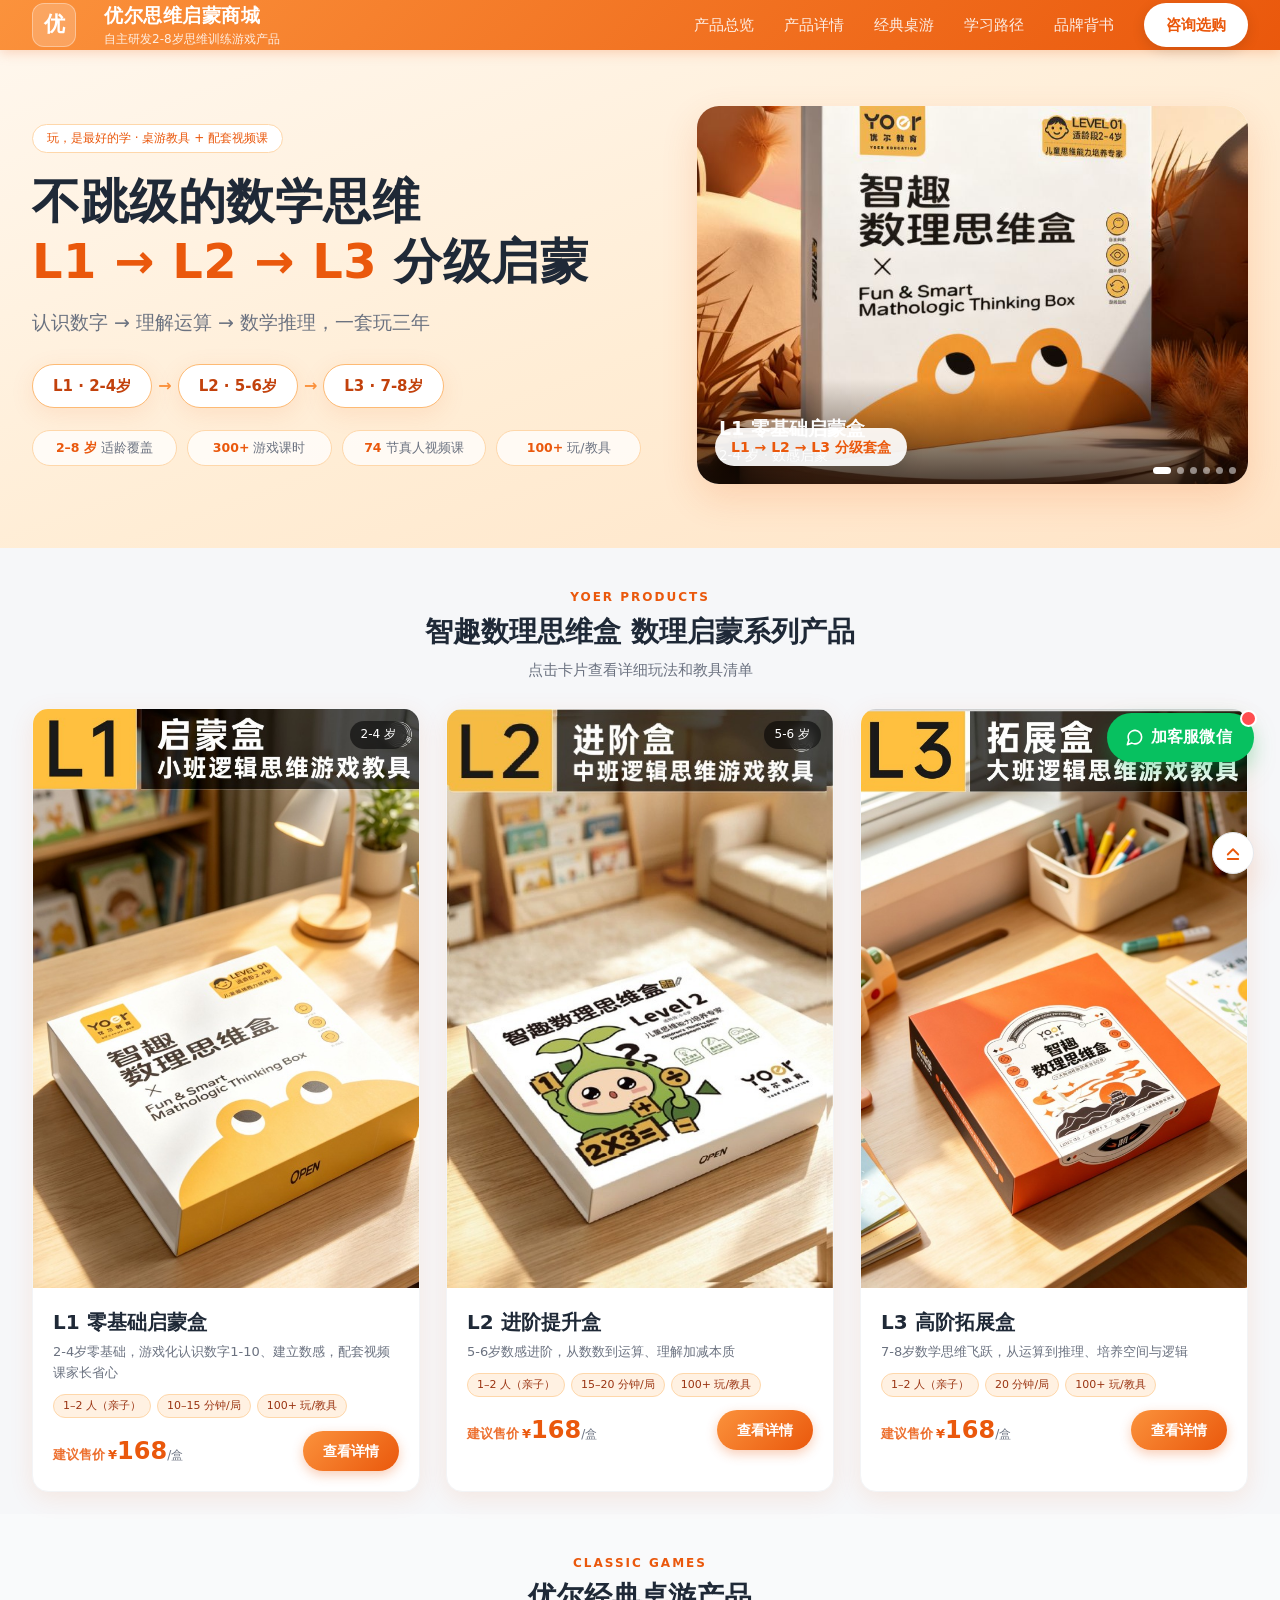
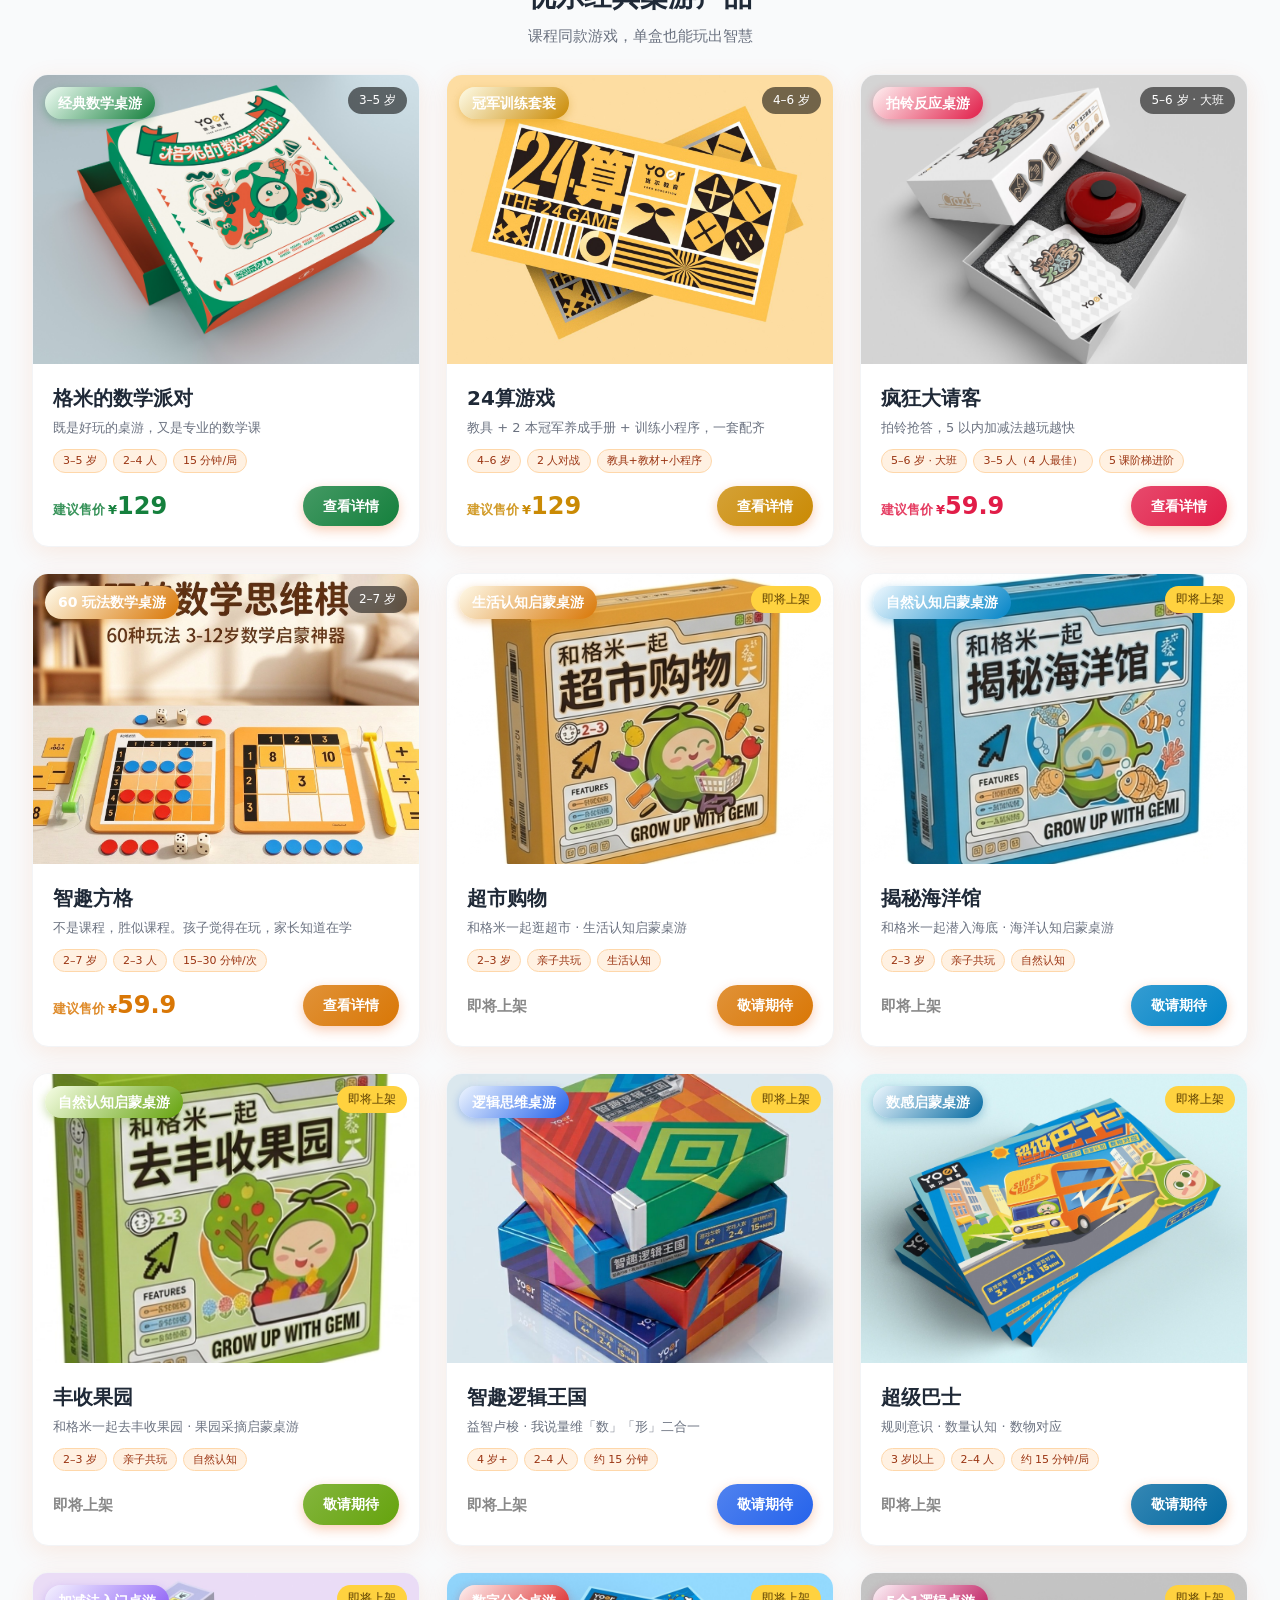
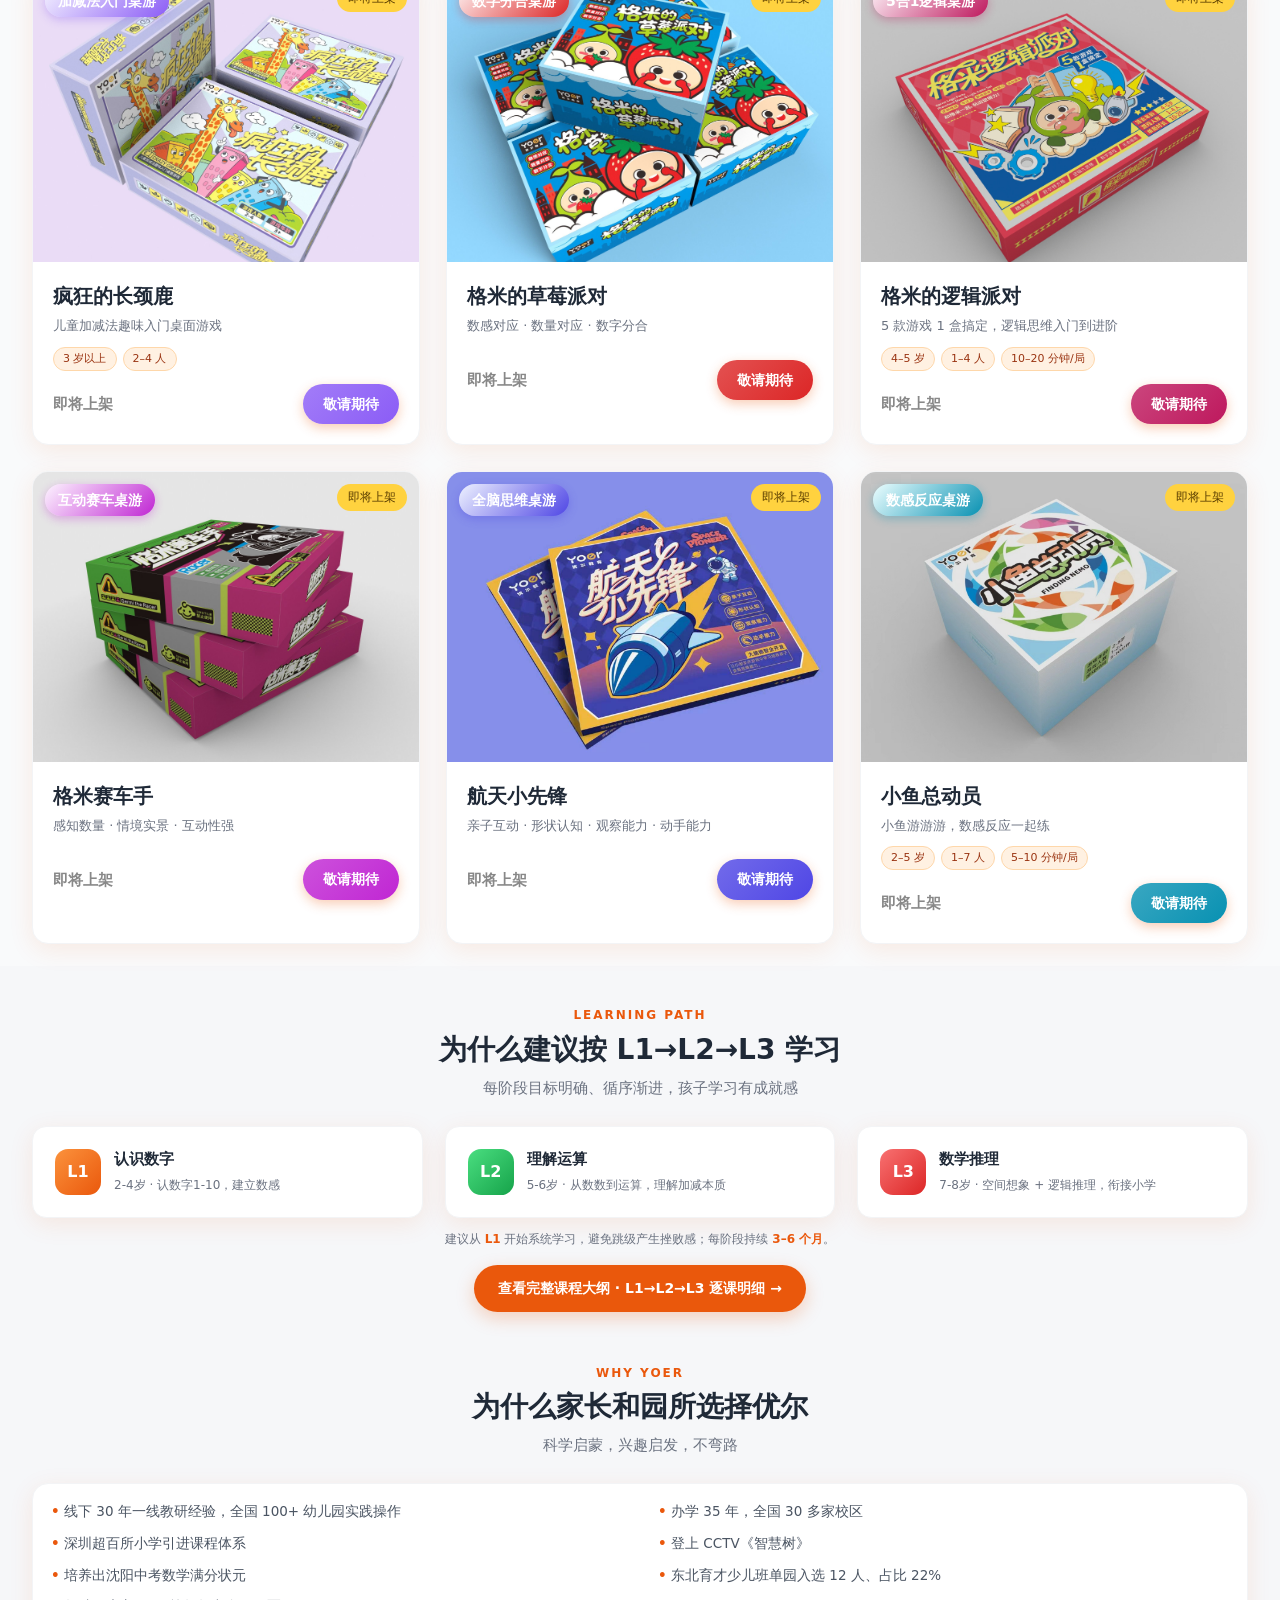
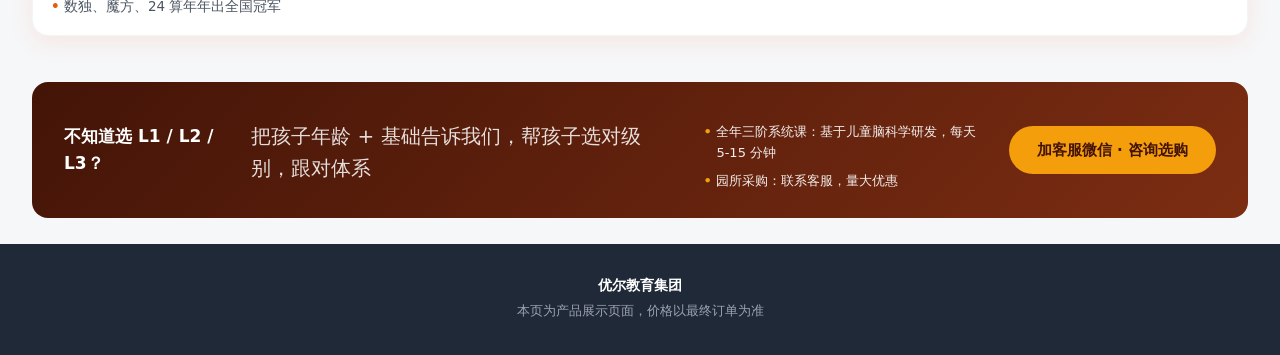
==== commit 9a0be8eb: "feat(price/copy): L1-L3 统一 168 元；全站移除「30 天陪跑」；购买保障改为「支持配件缺损补发」 - L1/L2/L3 价格 358/358/799 → 统一 168 元（" ====
--- a/index.html
+++ b/index.html
@@ -111,7 +111,7 @@
           <p class="tagline" data-page-node-id="GK0DptIAwXDhNvhNoOOIjm">2-4岁零基础，游戏化认识数字1-10、建立数感，配套视频课家长省心</p>
           <div class="meta" data-page-node-id="1biDVWjGUwpUzHS9e9TTuW"><span data-page-node-id="1ymRwXwzkPGfBH8lCLoHVy">1–2 人（亲子）</span><span data-page-node-id="9DZErHPztyUvvNzM3QcJUY">10–15 分钟/局</span><span data-page-node-id="VtUrWd7g5qYk75ucucRLXk">100+ 玩/教具</span></div>
           <div class="foot" data-page-node-id="AcAtQqP7Wq5Dc8RKJhCpsM">
-            <div class="price" data-page-node-id="gLabbiZuSwI9LwkJY1n4ZG"><span class="cur" data-page-node-id="h3fuV0Bg0SxHFDSg6yAzWR">¥</span><span class="num" data-page-node-id="v29i7KxtuEfMWZ6H3mSAmU">358</span><span class="unit" data-page-node-id="woJvEkCwOQR2WOhbQ4LyUK">/盒</span></div>
+            <div class="price" data-page-node-id="gLabbiZuSwI9LwkJY1n4ZG"><span class="cur" data-page-node-id="h3fuV0Bg0SxHFDSg6yAzWR">¥</span><span class="num" data-page-node-id="v29i7KxtuEfMWZ6H3mSAmU">168</span><span class="unit" data-page-node-id="woJvEkCwOQR2WOhbQ4LyUK">/盒</span></div>
             <span class="buy-btn" data-page-node-id="api8fv6WlQ5Vj9lH9EkZDE">查看详情</span>
           </div>
         </div>
@@ -127,7 +127,7 @@
           <p class="tagline" data-page-node-id="QEK6LCcQNIPVm67PgAJD3u">5-6岁数感进阶，从数数到运算、理解加减本质</p>
           <div class="meta" data-page-node-id="1CSXrIaevi0P0Vr4HLuK9m"><span data-page-node-id="YpYWnlnuGjmTOoMnJEq0fq">1–2 人（亲子）</span><span data-page-node-id="xipAhpXxXTkvVeKJ042JJH">15–20 分钟/局</span><span data-page-node-id="tKhp03oaieuHBjJ1dvXuz0">100+ 玩/教具</span></div>
           <div class="foot" data-page-node-id="0OS48WN6CHLcRbPwYpaABL">
-            <div class="price" data-page-node-id="zpWYJoi6b7bvqEDD4CDTTE"><span class="cur" data-page-node-id="dLOgTC97rPAFYp4tlYzqR8">¥</span><span class="num" data-page-node-id="OzE1f6Ei8jYlidLnsVEcux">358</span><span class="unit" data-page-node-id="4vsz8Y0X7gYvdjwf40CzeZ">/盒</span></div>
+            <div class="price" data-page-node-id="zpWYJoi6b7bvqEDD4CDTTE"><span class="cur" data-page-node-id="dLOgTC97rPAFYp4tlYzqR8">¥</span><span class="num" data-page-node-id="OzE1f6Ei8jYlidLnsVEcux">168</span><span class="unit" data-page-node-id="4vsz8Y0X7gYvdjwf40CzeZ">/盒</span></div>
             <span class="buy-btn" data-page-node-id="nWwkFllV3gXb1TAYCrVC8Q">查看详情</span>
           </div>
         </div>
@@ -143,7 +143,7 @@
           <p class="tagline" data-page-node-id="78m1U92lj1Ur8erVbqDwXP">7-8岁数学思维飞跃，从运算到推理、培养空间与逻辑</p>
           <div class="meta" data-page-node-id="nacHZORM8ALDmApKOMFZVM"><span data-page-node-id="qfYNuC8N4PIoAdDDaKH9IO">1–2 人（亲子）</span><span data-page-node-id="yRoh4PHafyo6FPnhD1cm0B">20 分钟/局</span><span data-page-node-id="3uhlKhchj7SerRhaM8Wklx">100+ 玩/教具</span></div>
           <div class="foot" data-page-node-id="Rf2L1o7kkBLxVw8wgF7rMr">
-            <div class="price" data-page-node-id="MGDxGIIrgauU39CJ9l9GPZ"><span class="cur" data-page-node-id="lA7LJ2vjpv6YYclyDFOMHS">¥</span><span class="num" data-page-node-id="GxUIM0M6w90GVjRxZBpGME">799</span><span class="unit" data-page-node-id="FKF99UwDTyZWnzYfwnPqg2">/盒</span></div>
+            <div class="price" data-page-node-id="MGDxGIIrgauU39CJ9l9GPZ"><span class="cur" data-page-node-id="lA7LJ2vjpv6YYclyDFOMHS">¥</span><span class="num" data-page-node-id="GxUIM0M6w90GVjRxZBpGME">168</span><span class="unit" data-page-node-id="FKF99UwDTyZWnzYfwnPqg2">/盒</span></div>
             <span class="buy-btn" data-page-node-id="vC7aarR05eLFNGdEewUhcQ">查看详情</span>
           </div>
         </div>
--- a/styles.css
+++ b/styles.css
@@ -687,6 +687,7 @@
 .cmp-table td.kinder-c::before { background: #2563eb; }
 
 .d-sec p { font-size: 14px; color: #4b5563; text-align: justify; }
+.d-sec p + .stats-grid { margin-top: 14px; }
 .chips { display: flex; flex-wrap: wrap; gap: 8px; }
 .chips span {
   font-size: 13px; color: #9a3412; background: #fff1e2;
@@ -712,8 +713,8 @@
 .course-box p { font-size: 13px; }
 .contents-grid { display: grid; grid-template-columns: 1fr 1fr; gap: 8px; }
 .contents-grid span {  font-size: 12.5px; background: #f9fafb; border: 1px solid var(--line);
-  border-radius: 9px; padding: 7px 10px; text-align: center; color: #374151;
-}
+  border-radius: 9px; padding: 7px 10px; text-align: left; color: #374151;
+  display: flex; align-items: center; line-height: 1.5; }
 .long-img img { width: 100%; aspect-ratio: 3 / 2; object-fit: contain; background: #f7f7f8; border-radius: 10px; }
 .switch-row { display: flex; gap: 8px; }
 .switch-row a {
@@ -1112,8 +1113,9 @@
 .wx-pop h3 { font-size: 19px; font-weight: 900; color: #111; margin: 0; }
 .wx-pop .sub { font-size: 13px; color: #666; margin-top: 7px; line-height: 1.65; }
 .wx-pop .qr {
-  width: 208px; height: 208px; margin: 16px auto 12px;
-  border-radius: 14px; border: 1px solid #eee; object-fit: cover; display: block;
+  width: min(280px, 100%); aspect-ratio: 1 / 1; height: auto; margin: 16px auto 12px;
+  padding: 9px; box-sizing: border-box; background: #fff;
+  border-radius: 14px; border: 1px solid #eee; object-fit: contain; display: block;
 }
 .wx-pop .wxid-box {
   display: inline-flex; align-items: center; gap: 8px;
@@ -1169,3 +1171,25 @@
 }
 .wx-bar button:active { background: var(--wx-green-d); }
 @media (min-width: 900px) { .wx-bar { display: none; } }
+
+/* =========================================================
+   布局健壮性：防止任何超长文案撑破页面
+   （2026-10-10 全站体检后加固）
+   ========================================================= */
+/* 中文/英文/数字混排的长串（含全角符号、型号、URL）允许在任意位置断行 */
+body {
+  overflow-wrap: break-word;
+  word-break: normal;
+  line-break: strict;
+}
+/* 不允许 flex/grid 子项把容器撑宽——这是横向溢出最常见的根因 */
+.d-sec, .contents-grid > *, .game-switch > *, .cols2 > *,
+.p-card, .tool-card, .syl-sec, .meta > * {
+  min-width: 0;
+}
+/* 长串（微信号、型号、英文词）兜底 */
+.wxid-box, .contents-grid span, .game-switch a span {
+  overflow-wrap: anywhere;
+}
+/* 二维码弹层在小屏也不溢出 */
+.wx-pop { max-width: calc(100vw - 32px); }
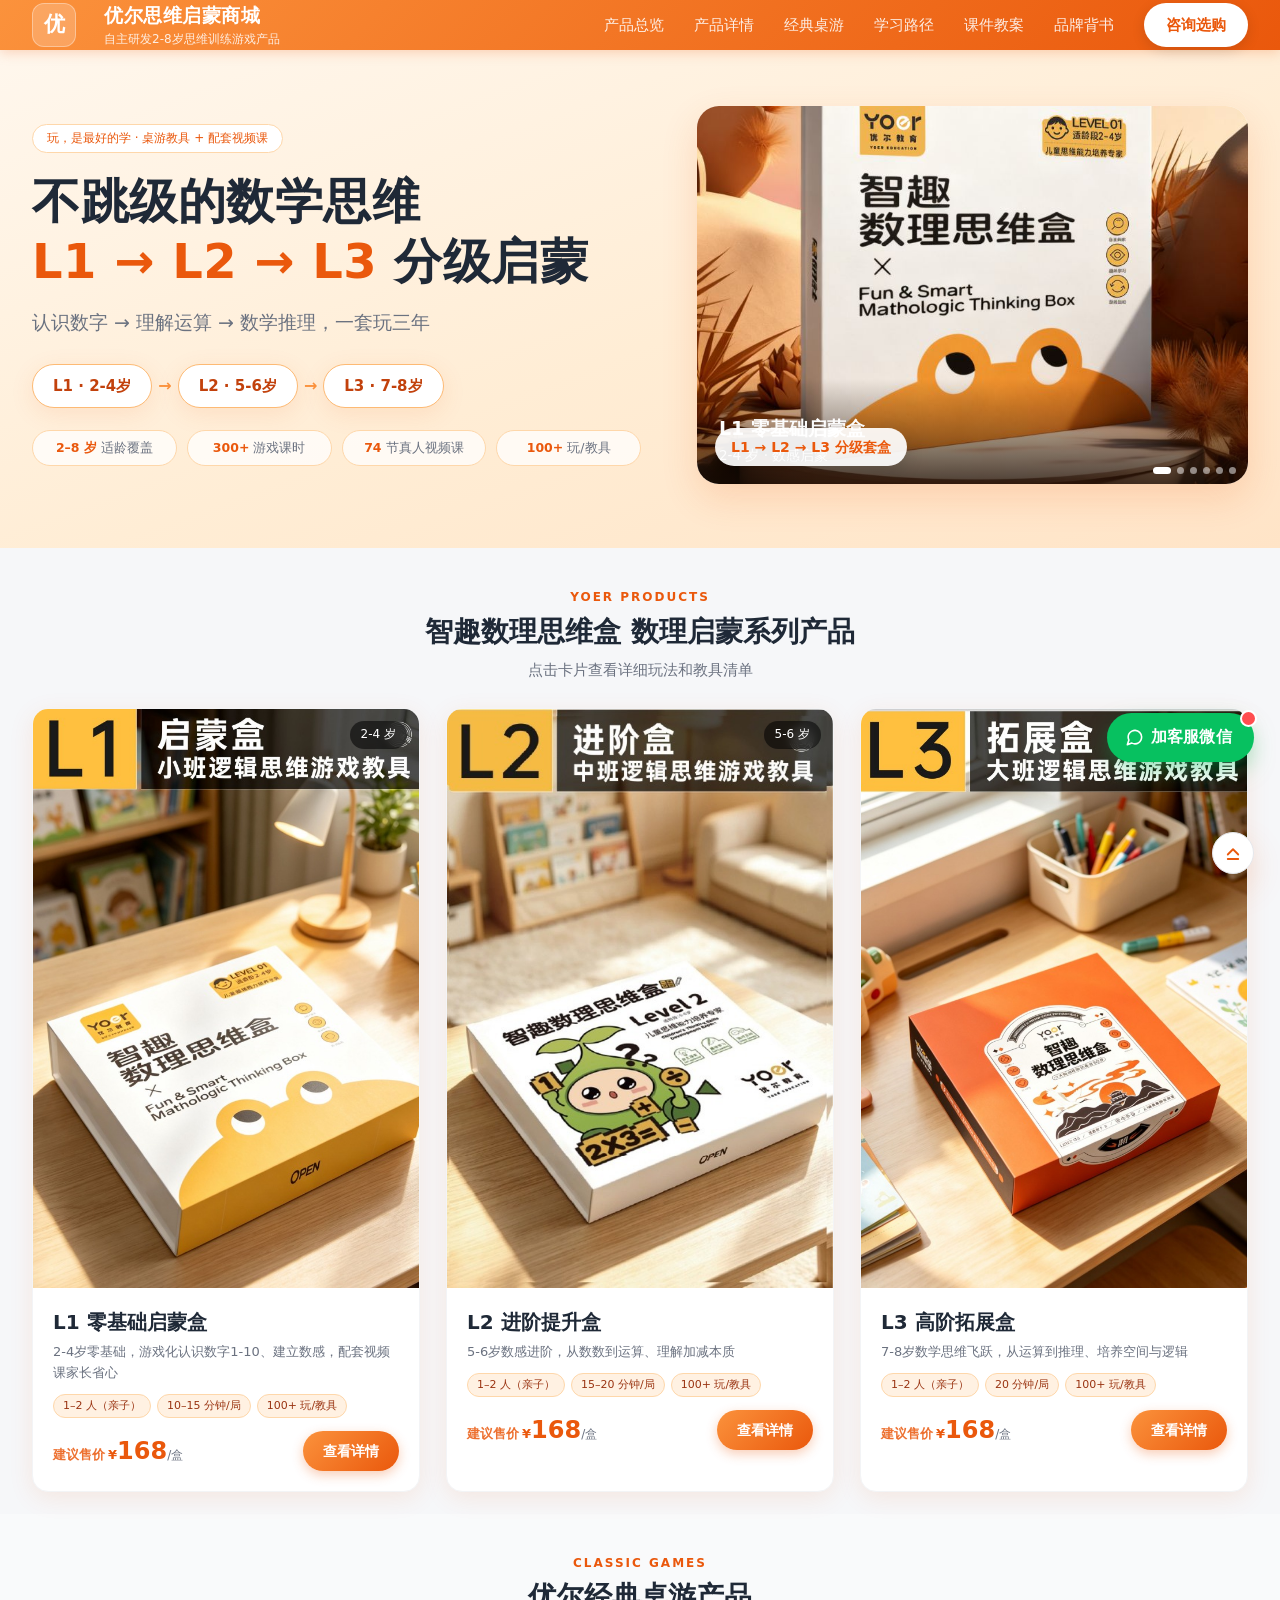
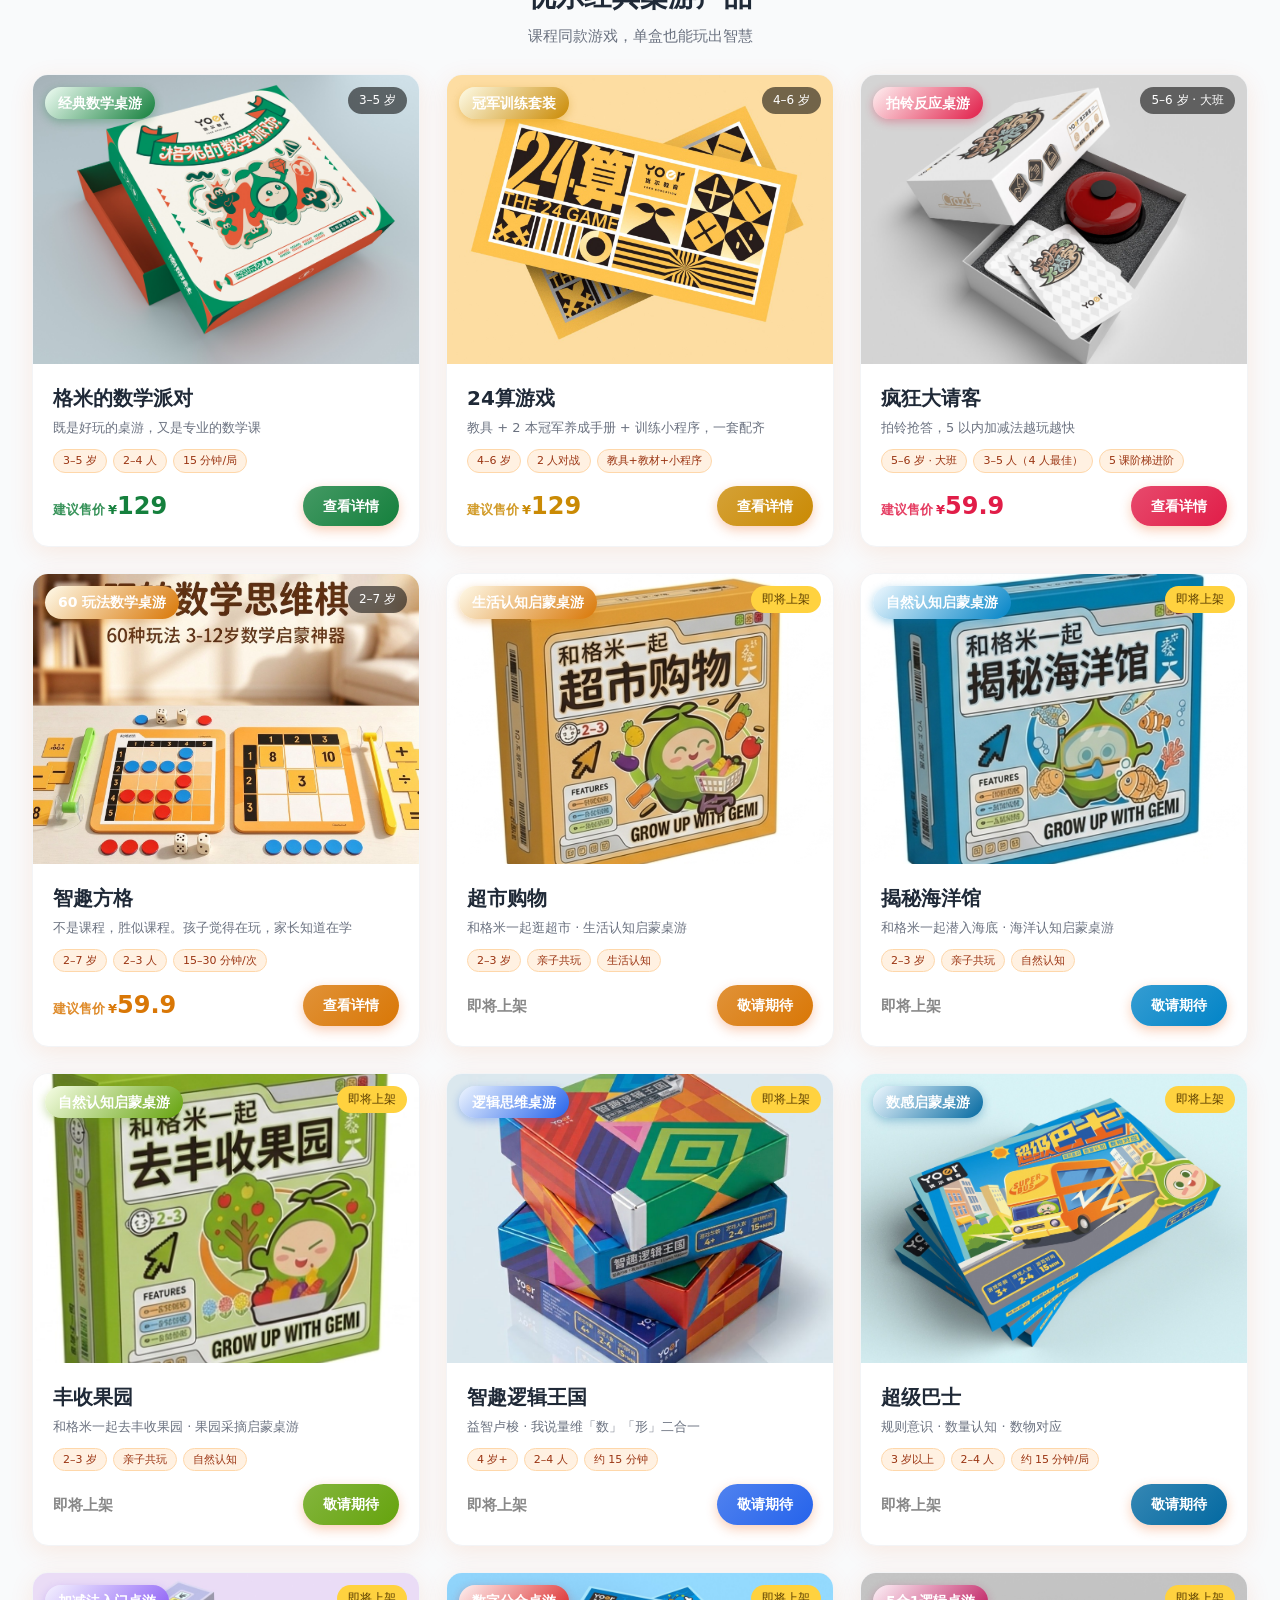
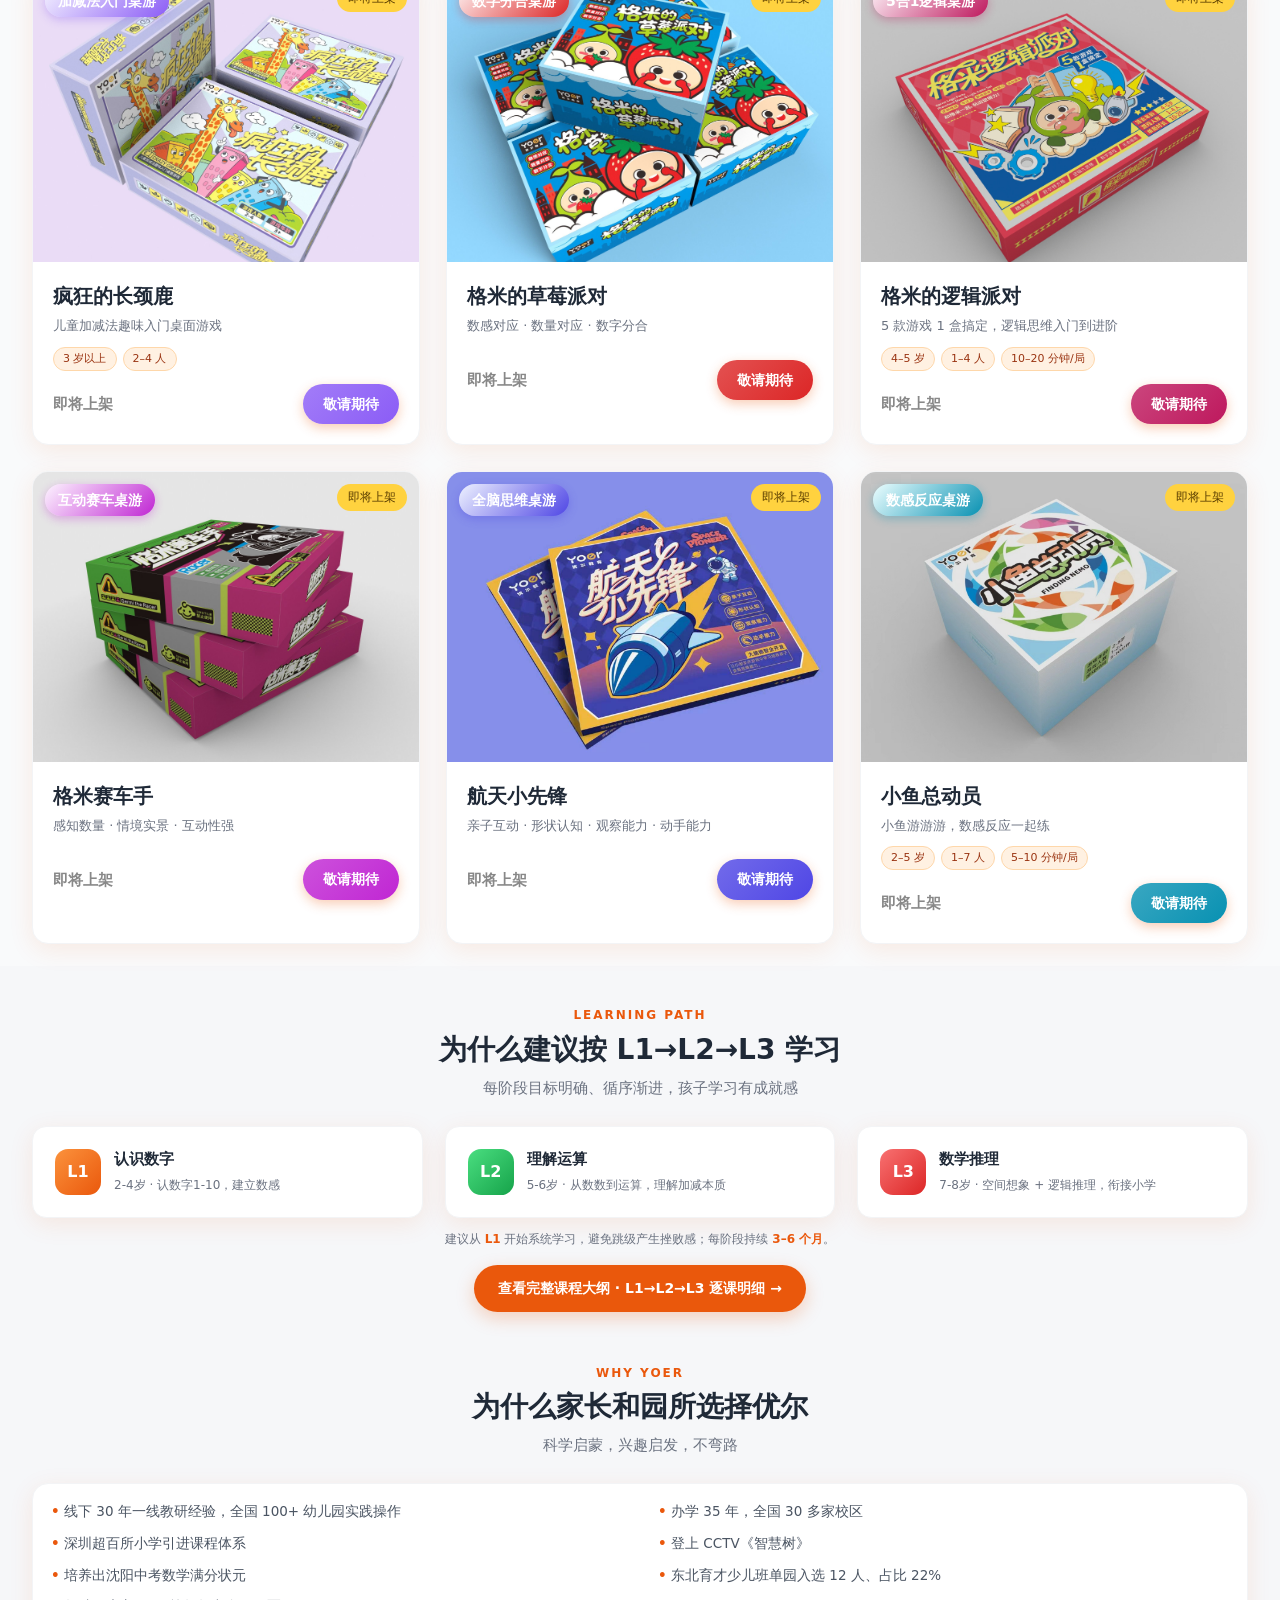
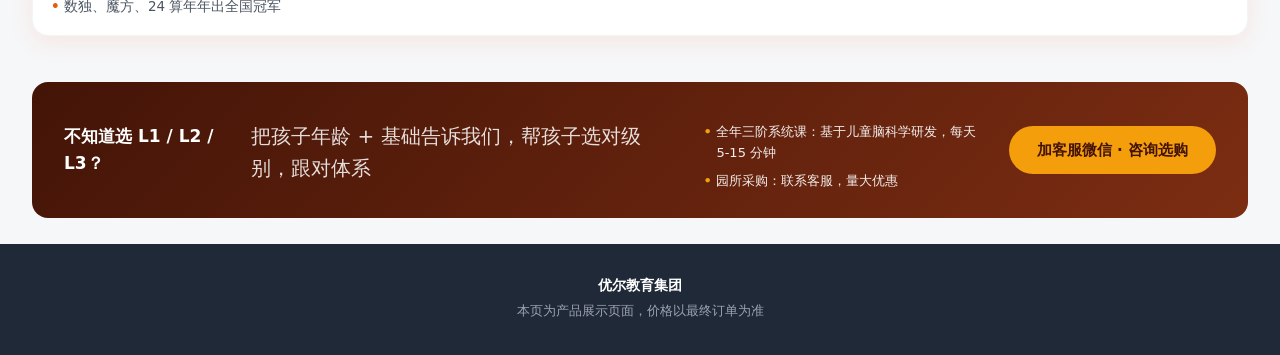
==== commit 22287bd5: "新增课件教案展示页 courseware.html，详情页/全站加入口 - courseware.html：L1-L3 三阶配套 / 每课四件交付 / 示例课《城市飞行棋 1-5》在线预览   · 教" ====
--- a/index.html
+++ b/index.html
@@ -29,6 +29,7 @@
         <a href="#products" data-page-node-id="zVEBxqwNCE2OO464GwAZkJ">产品详情</a>
         <a href="#games" data-page-node-id="QeeKfU3DpZypLGzXQpNFkC">经典桌游</a>
         <a href="#path" data-page-node-id="0vNIdKaH1dXCnPR1mIkVPh">学习路径</a>
+        <a href="courseware.html" data-page-node-id="0vNIdKaH1dXCnPR1mIkVPh">课件教案</a>
         <a href="#why" data-page-node-id="orEUaadFSKggAdAl3Yzjis">品牌背书</a>
         <a href="#buy" class="nav-cta" data-page-node-id="UsMKupD1jppAKFXWhnkxQF">咨询选购</a>
       </nav>
--- a/styles.css
+++ b/styles.css
@@ -373,6 +373,25 @@
 .syl-link b, .tools-link b { display: block; font-size: 14px; color: var(--brand); }
 .syl-link span, .tools-link span { display: block; font-size: 12px; color: var(--ink-2); margin-top: 3px; }
 .tools-link { font-size: 14px; font-weight: 700; color: var(--brand); }
+
+/* 详情页：跳转课件教案展示页的入口卡（园所体系专用） */
+.cw-link {
+  display: flex; align-items: center; gap: 12px;
+  margin-top: 12px; padding: 14px 16px;
+  border-radius: 12px; background: #eff6ff;
+  border: 1px dashed #bfdbfe; text-decoration: none;
+  transition: box-shadow .2s, background .2s;
+}
+.cw-link:hover { box-shadow: 0 6px 18px rgba(37,99,235,.16); background: #dbeafe; }
+.cw-link .ico {
+  flex: none; width: 42px; height: 42px; border-radius: 12px;
+  background: linear-gradient(135deg, #60a5fa, #2563eb);
+  display: grid; place-items: center; font-size: 20px;
+}
+.cw-link .tx { flex: 1; min-width: 0; }
+.cw-link .tx b { display: block; font-size: 14px; color: #1d4ed8; }
+.cw-link .tx span { display: block; font-size: 12px; color: var(--ink-2); margin-top: 3px; line-height: 1.55; }
+.cw-link .go { flex: none; font-size: 12px; font-weight: 700; color: #2563eb; }
 
 .d-sec {
   background: var(--card); border-radius: var(--radius);
